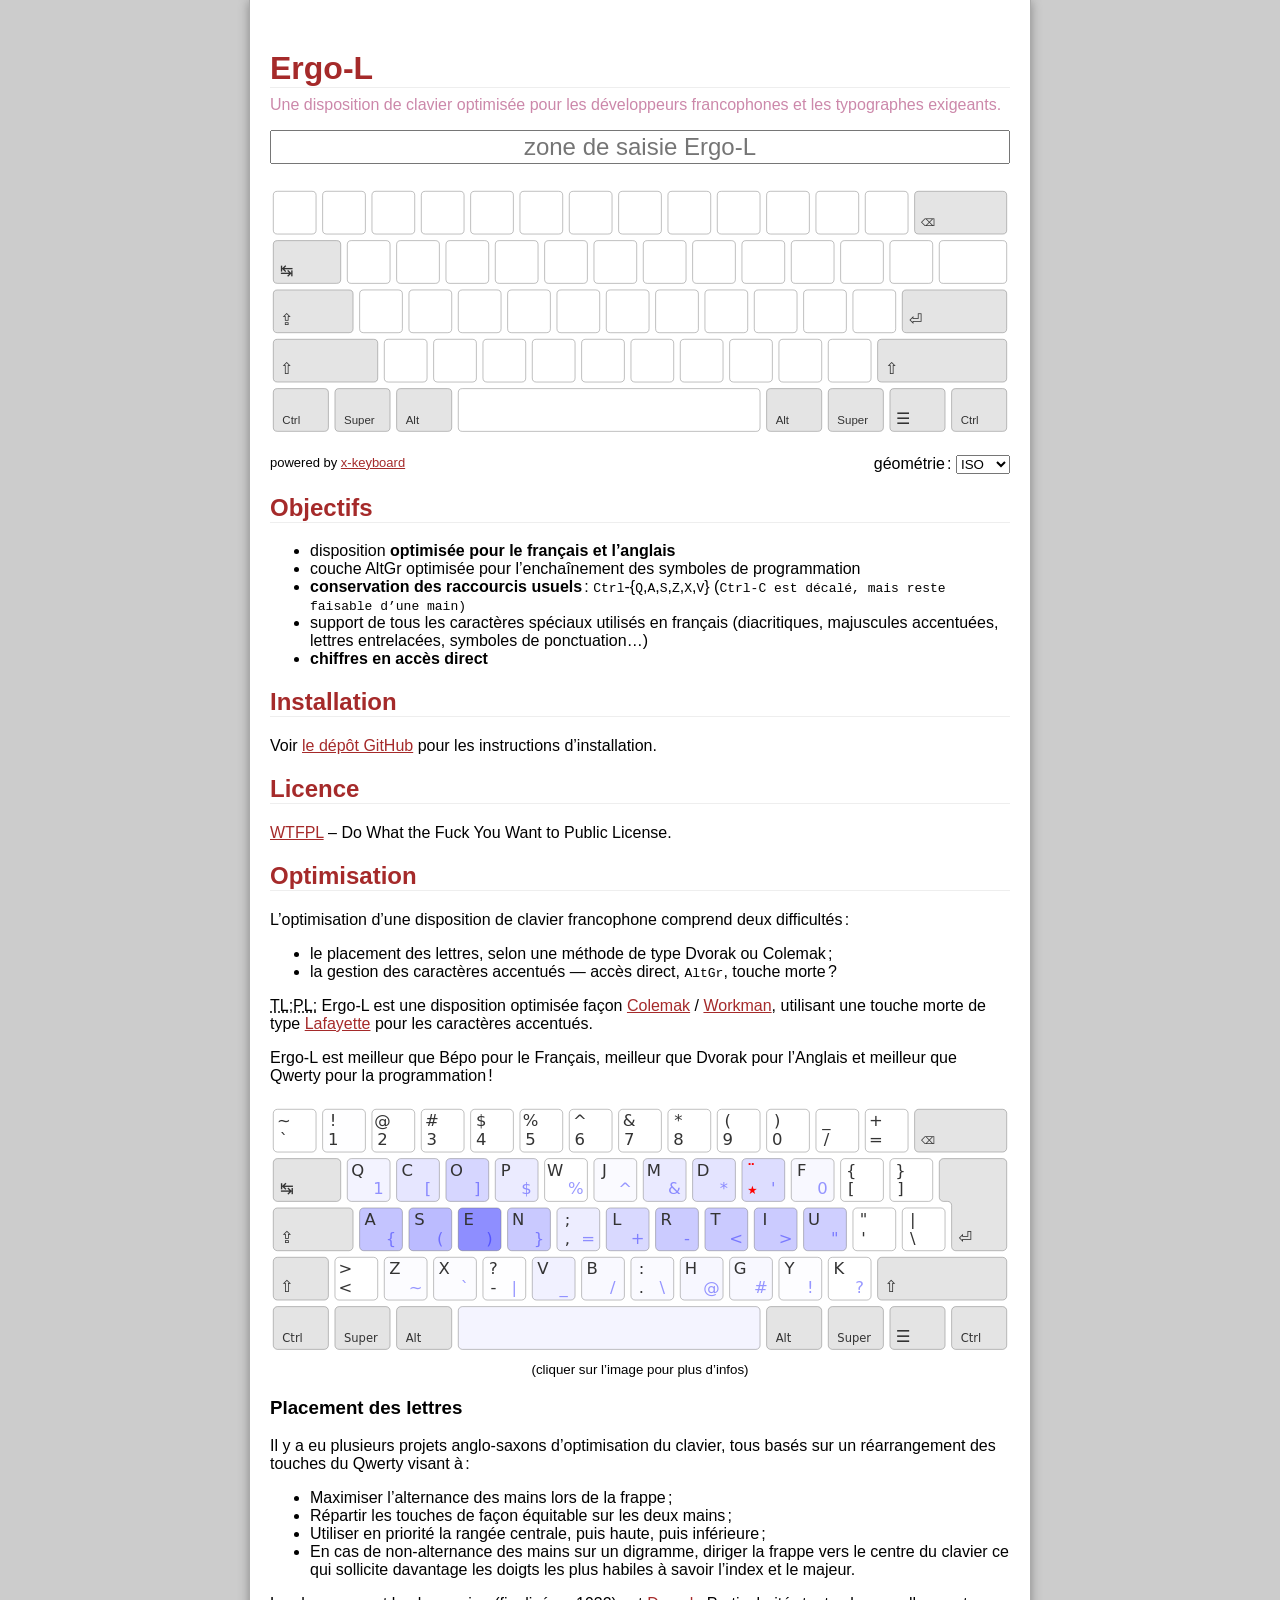
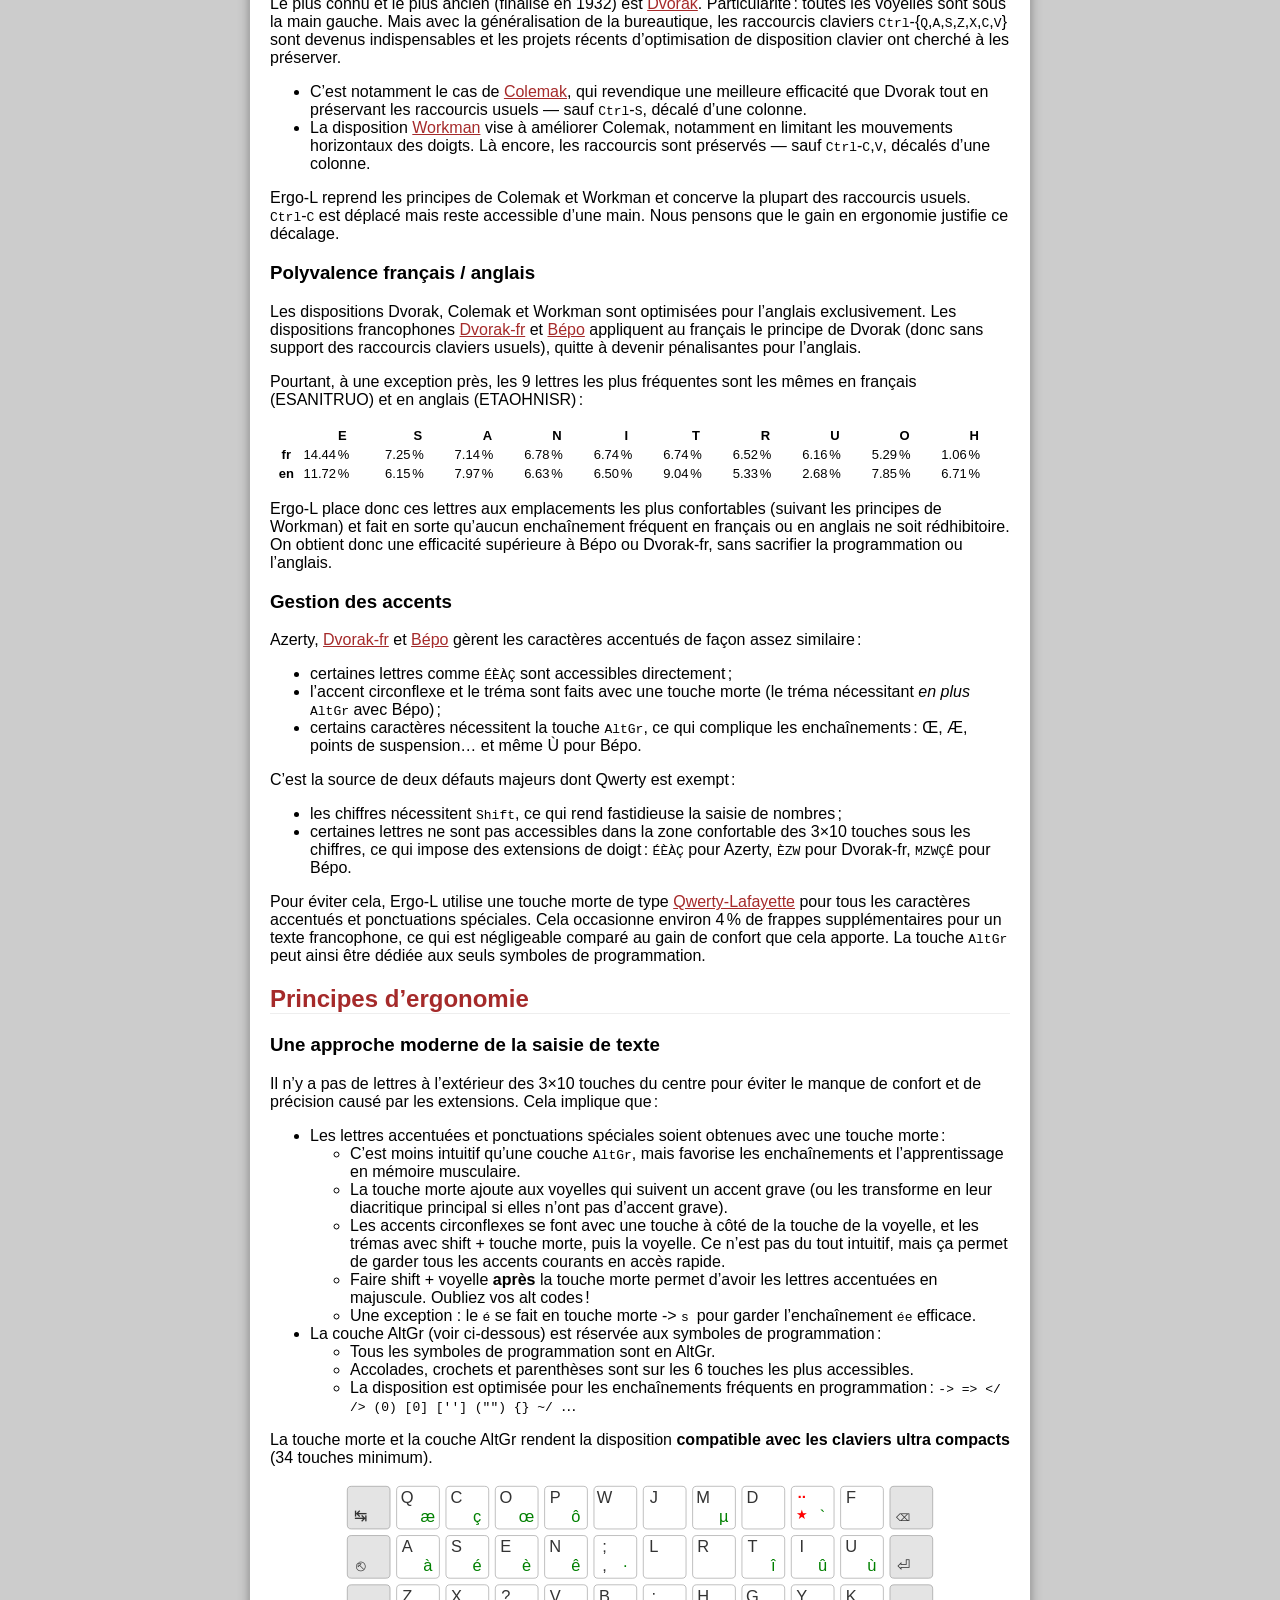
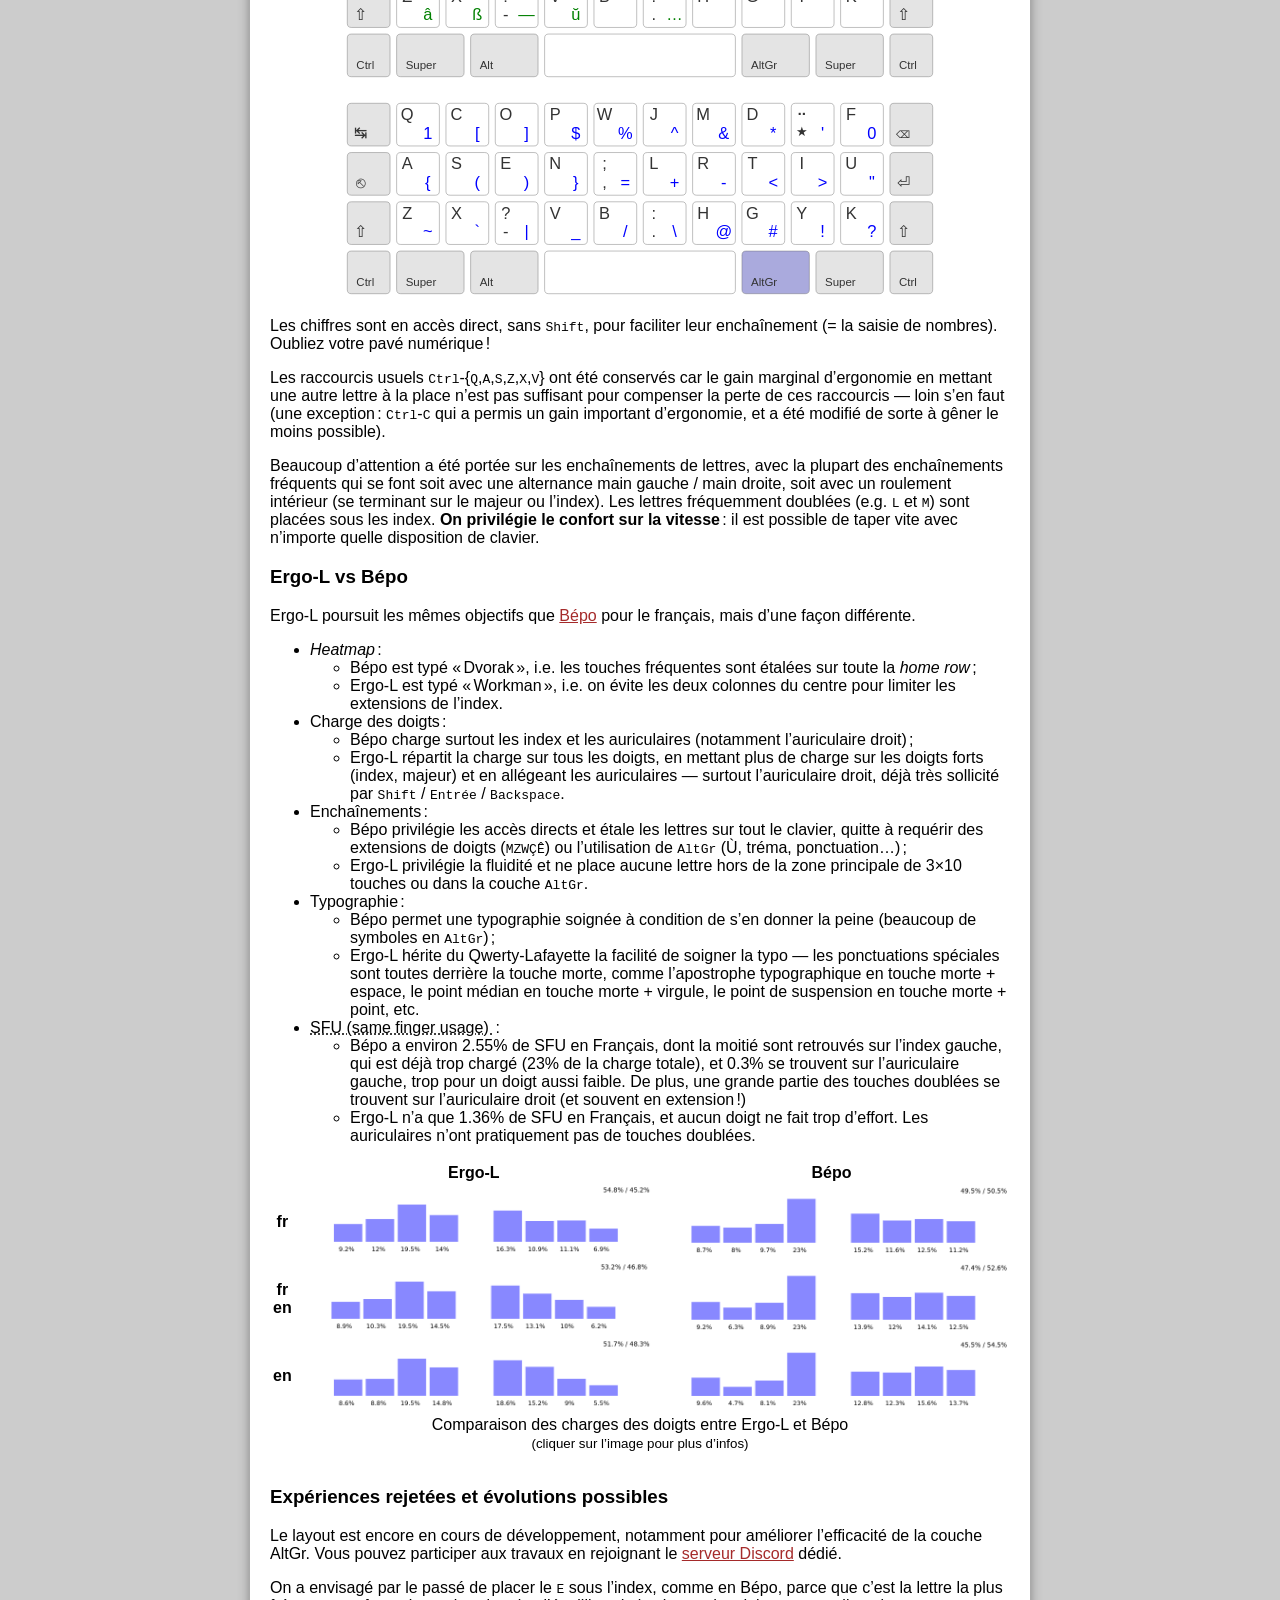
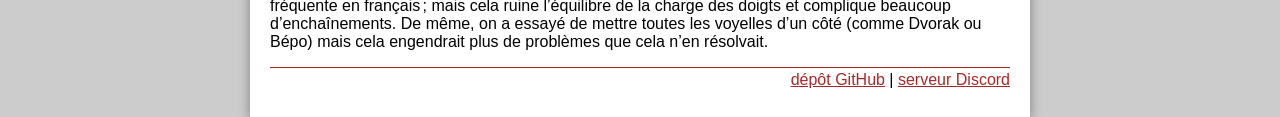
==== index.html @ 822540d0 "Fixed a few brocken links. Fixes #36" ====
<!DOCTYPE html>
<html lang="fr" xmlns="http://www.w3.org/1999/xhtml">
<head>
  <meta charset="utf-8" />
  <meta name="description" content="a Colemak-style keyboard layout for French-speaking users" />
  <title> Ergo-L </title>
  <link type="text/css" rel="stylesheet" href="css/layout.css" />
  <link type="text/css" rel="stylesheet" href="css/demo.css" />
  <link type="image/svg+xml" rel="icon" href="favicon.svg" sizes="any" />
  <script src="js/x-keyboard.js" type="module"></script>
  <script src="js/demo.js" type="text/javascript"></script>
</head>
<body>

  <h1> Ergo-L </h1>
  <p> Une disposition de clavier optimisée pour les développeurs francophones et
    les typographes exigeants. </p>

  <div id="demo">
    <div>
      <input spellcheck="false" placeholder="zone de saisie Ergo-L">
      <x-keyboard src="layouts/ergol.json"></x-keyboard>
      <p>
        <span> powered by
          <a href="https://fabi1cazenave.github.io/x-keyboard/">x-keyboard</a>
        </span> géométrie :
        <select>
          <option value="iso">  ISO  </option>
          <option value="ansi"> ANSI </option>
          <option value="ol60"> TMx  </option>
          <option value="ol50"> 50%  </option>
          <option value="ol40"> 40%  </option>
        </select>
      </p>
    </div>
  </div>

  <h2 id="objectifs"> Objectifs </h2>
  <ul>
    <li> disposition <strong>optimisée pour le français et l’anglais</strong> </li>
    <li> couche AltGr optimisée pour l’enchaînement des symboles de programmation </li>
    <li> <strong>conservation des raccourcis usuels</strong> :
      <kbd>Ctrl</kbd>-{<kbd>Q</kbd>,<kbd>A</kbd>,<kbd>S</kbd>,<kbd>Z</kbd>,<kbd>X</kbd>,<kbd>V</kbd>}
      (<kbd>Ctrl-<kbd>C</kbd> est décalé, mais reste faisable d’une main) </li>
    <li> support de tous les caractères spéciaux utilisés en français
      (diacritiques, majuscules accentuées, lettres entrelacées, symboles de ponctuation…) </li>
    <li> <strong>chiffres en accès direct</strong> </li>
  </ul>

  <h2 id="install"> Installation </h2>
  <p>
    Voir <a href="https://github.com/Nuclear-Squid/ErgoL">le dépôt GitHub</a>
    pour les instructions d’installation.
  </p>

  <h2 id="licence"> Licence </h2>
  <p>
    <a href="http://wtfpl.net/">WTFPL</a>
    – Do What the Fuck You Want to Public License.
  </p>

  <h2 id="optimisation"> Optimisation </h2>
  <p> L’optimisation d’une disposition de clavier francophone comprend deux difficultés : </p>
  <ul>
    <li> le placement des lettres, selon une méthode de type Dvorak ou Colemak ;</li>
    <li> la gestion des caractères accentués — accès direct, <kbd>AltGr</kbd>,
      touche morte ? </li>
  </ul>
  <p> <abbr title="trop long ; pas lu :">TL;PL:</abbr> Ergo-L est une disposition
    optimisée façon <a href="https://colemak.com/">Colemak</a> /
    <a href="https://workmanlayout.org/">Workman</a>, utilisant une touche morte
    de type <a href="https://qwerty-lafayette.org/">Lafayette</a> pour les
    caractères accentués. </p>

    <p> Ergo-L est meilleur que Bépo pour le Français, meilleur que Dvorak pour
      l’Anglais et meilleur que Qwerty pour la programmation ! </p>

  <div style="text-align: center">
    <a href="stats#/ergol/iso/fr"><img src="img/heatmap_ergol_fr.png"
        alt="heatmap de la disposition Ergo-L sur un corpus francophone"></a>
    <caption> <small> (cliquer sur l’image pour plus d’infos) </small> </caption>
  </div>

  <h3> Placement des lettres </h3>
  <p>Il y a eu plusieurs projets anglo-saxons d’optimisation du clavier, tous
    basés sur un réarrangement des touches du Qwerty visant à :</p>
  <ul>
    <li> Maximiser l’alternance des mains lors de la frappe ; </li>
    <li> Répartir les touches de façon équitable sur les deux mains ; </li>
    <li> Utiliser en priorité la rangée centrale, puis haute, puis inférieure ; </li>
    <li> En cas de non-alternance des mains sur un digramme, diriger la frappe
      vers le centre du clavier ce qui sollicite davantage les doigts les plus
      habiles à savoir l’index et le majeur. </li>
  </ul>
  <p> Le plus connu et le plus ancien (finalisé en 1932) est
    <a href="https://fr.wikipedia.org/wiki/Disposition_Dvorak">Dvorak</a>.
    Particularité : toutes les voyelles sont sous la main gauche. Mais avec la
    généralisation de la bureautique, les raccourcis claviers
    <kbd>Ctrl</kbd>-{<kbd>Q</kbd>,<kbd>A</kbd>,<kbd>S</kbd>,<kbd>Z</kbd>,<kbd>X</kbd>,<kbd>C</kbd>,<kbd>V</kbd>}
    sont devenus indispensables et les projets récents d’optimisation de
    disposition clavier ont cherché à les préserver. </p>
  <ul>
    <li> C’est notamment le cas de <a href="https://colemak.com/">Colemak</a>,
      qui revendique une meilleure efficacité que Dvorak tout en préservant les
      raccourcis usuels — sauf <kbd>Ctrl</kbd>-<kbd>S</kbd>, décalé d’une
      colonne. </li>
    <li> La disposition <a href="https://workmanlayout.org/">Workman</a> vise à
      améliorer Colemak, notamment en limitant les mouvements horizontaux des
      doigts. Là encore, les raccourcis sont préservés — sauf
      <kbd>Ctrl</kbd>-<kbd>C</kbd>,<kbd>V</kbd>, décalés d’une colonne. </li>
  </ul>
  <p> Ergo-L reprend les principes de Colemak et Workman et concerve la plupart
    des raccourcis usuels. <kbd>Ctrl</kbd>-<kbd>C</kbd> est déplacé mais reste
    accessible d’une main. Nous pensons que le gain en ergonomie justifie ce
    décalage. </p>

  <h3> Polyvalence français / anglais </h3>
  <p> Les dispositions Dvorak, Colemak et Workman sont optimisées pour l’anglais
    exclusivement. Les dispositions francophones <a
      href="https://www.algo.be/ergo/dvorak-fr.html">Dvorak-fr</a> et <a
      href="https://bepo.fr/">Bépo</a> appliquent au français le principe de
    Dvorak (donc sans support des raccourcis claviers usuels), quitte à devenir
    pénalisantes pour l’anglais. </p>
  <p> Pourtant, à une exception près, les 9 lettres les plus fréquentes sont les
    mêmes en français (ESANITRUO) et en anglais (ETAOHNISR) :</p>
  <table style="font-size: small;">
    <tr>
      <th> </th>
      <th>E</th>
      <th>S</th>
      <th>A</th>
      <th>N</th>
      <th>I</th>
      <th>T</th>
      <th>R</th>
      <th>U</th>
      <th>O</th>
      <th>H</th>
    </tr>
    <tr>
      <th>fr</th>
      <td>14.44 %</td>
      <td>7.25 %</td>
      <td>7.14 %</td>
      <td>6.78 %</td>
      <td>6.74 %</td>
      <td>6.74 %</td>
      <td>6.52 %</td>
      <td>6.16 %</td>
      <td>5.29 %</td>
      <td>1.06 %</td>
    </tr>
    <tr>
      <th>en</th>
      <td>11.72 %</td>
      <td>6.15 %</td>
      <td>7.97 %</td>
      <td>6.63 %</td>
      <td>6.50 %</td>
      <td>9.04 %</td>
      <td>5.33 %</td>
      <td>2.68 %</td>
      <td>7.85 %</td>
      <td>6.71 %</td>
    </tr>
  </table>
  <p> Ergo-L place donc ces lettres aux emplacements les plus confortables
    (suivant les principes de Workman) et fait en sorte qu’aucun enchaînement
    fréquent en français ou en anglais ne soit rédhibitoire. On obtient donc une
    efficacité supérieure à Bépo ou Dvorak-fr, sans sacrifier la programmation
    ou l’anglais. </p>

  <h3> Gestion des accents </h3>
  <p> Azerty, <a href="https://www.algo.be/ergo/dvorak-fr.html">Dvorak-fr</a>
    et <a href="https://bepo.fr/">Bépo</a> gèrent les caractères accentués de
    façon assez similaire : </p>
  <ul>
    <li> certaines lettres comme <kbd>É</kbd><kbd>È</kbd><kbd>À</kbd><kbd>Ç</kbd>
      sont accessibles directement ; </li>
    <li> l’accent circonflexe et le tréma sont faits avec une touche morte (le
      tréma nécessitant <em>en plus</em> <kbd>AltGr</kbd> avec Bépo) ; </li>
    <li> certains caractères nécessitent la touche <kbd>AltGr</kbd>, ce qui
      complique les enchaînements : Œ, Æ, points de suspension…
      et même Ù pour Bépo. </li>
  </ul>
  <p> C’est la source de deux défauts majeurs dont Qwerty est exempt :</p>
  <ul>
    <li> les chiffres nécessitent <kbd>Shift</kbd>, ce qui rend fastidieuse la
      saisie de nombres ; </li>
    <li> certaines lettres ne sont pas accessibles dans la zone confortable des
      3×10 touches sous les chiffres, ce qui impose des extensions de doigt :
      <kbd>É</kbd><kbd>È</kbd><kbd>À</kbd><kbd>Ç</kbd> pour Azerty,
      <kbd>È</kbd><kbd>Z</kbd><kbd>W</kbd> pour Dvorak-fr,
      <kbd>M</kbd><kbd>Z</kbd><kbd>W</kbd><kbd>Ç</kbd><kbd>Ê</kbd> pour Bépo.
    </li>
  </ul>
  <p> Pour éviter cela, Ergo-L utilise une touche morte de type
    <a href="https://qwerty-lafayette.org/">Qwerty-Lafayette</a> pour tous les
    caractères accentués et ponctuations spéciales. Cela occasionne environ 4 %
    de frappes supplémentaires pour un texte francophone, ce qui est négligeable
    comparé au gain de confort que cela apporte. La touche <kbd>AltGr</kbd> peut
    ainsi être dédiée aux seuls symboles de programmation. </p>

  <h2 id="ergomonie"> Principes d’ergonomie </h2>

  <h3> Une approche moderne de la saisie de texte </h3>
  <p> Il n’y a pas de lettres à l’extérieur des 3×10 touches du centre pour
    éviter le manque de confort et de précision causé par les extensions. Cela
    implique que : </p>
  <ul>
    <li> Les lettres accentuées et ponctuations spéciales soient obtenues avec une touche morte :
      <ul>
        <li> C’est moins intuitif qu’une couche <kbd>AltGr</kbd>, mais favorise
          les enchaînements et l’apprentissage en mémoire musculaire. </li>
        <li> La touche morte ajoute aux voyelles qui suivent un accent grave (ou les
          transforme en leur diacritique principal si elles n’ont pas d’accent grave).</li>
        <li> Les accents circonflexes se font avec une touche à côté de la touche de la
          voyelle, et les trémas avec shift + touche morte, puis la voyelle. Ce n’est pas
          du tout intuitif, mais ça permet de garder tous les accents courants en accès rapide.</li>
    <li> Faire shift + voyelle <b>après</b> la touche morte permet d’avoir les lettres
        accentuées en majuscule. Oubliez vos alt codes !</li>
    <li> Une exception : le <code>é</code> se fait en touche morte -&gt; <code> s </code>
      pour garder l’enchaînement <code>ée</code> efficace.</li>
      </ul>
    </li>
    <li> La couche AltGr (voir ci-dessous) est réservée aux symboles de programmation :
      <ul>
        <li> Tous les symboles de programmation sont en AltGr. </li>
        <li> Accolades, crochets et parenthèses sont sur les 6 touches les plus accessibles. </li>
        <li> La disposition est optimisée pour les enchaînements fréquents en programmation :
            <code> -&gt; =&gt; &lt;/ /&gt; (0) [0] [''] ("") {} ~/ </code> … </li>
      </ul>
    </li>
  </ul>

  <p> La touche morte et la couche AltGr rendent la disposition <strong>compatible avec les
    claviers ultra compacts</strong> (34 touches minimum). </p>

  <p> <img src="img/ergol_1dk.svg" alt="La touche morte de la disposition."> </p>
  <p> <img src="img/ergol_altgr.svg" alt="La couche AltGr de la disposition."> </p>

  <p> Les chiffres sont en accès direct, sans <kbd>Shift</kbd>, pour faciliter
    leur enchaînement (= la saisie de nombres). Oubliez votre pavé numérique ! </p>
  <p> Les raccourcis usuels
    <kbd>Ctrl</kbd>-{<kbd>Q</kbd>,<kbd>A</kbd>,<kbd>S</kbd>,<kbd>Z</kbd>,<kbd>X</kbd>,<kbd>V</kbd>} </li>
    ont été conservés car le gain marginal d’ergonomie en mettant une autre
    lettre à la place n’est pas suffisant pour compenser la perte de ces
    raccourcis — loin s’en faut (une exception : <kbd>Ctrl</kbd>-<kbd>C</kbd>
    qui a permis un gain important d’ergonomie, et a été modifié de sorte à
    gêner le moins possible). </p>
  <p> Beaucoup d’attention a été portée sur les enchaînements de lettres, avec
    la plupart des enchaînements fréquents qui se font soit avec une alternance
    main gauche / main droite, soit avec un roulement intérieur (se terminant
    sur le majeur ou l’index). Les lettres fréquemment doublées (e.g.
    <kbd>L</kbd> et <kbd>M</kbd>) sont placées sous les index. <strong>On
    privilégie le confort sur la vitesse</strong> : il est possible de taper
    vite avec n’importe quelle disposition de clavier. </p>

  <h3> Ergo-L vs Bépo </h3>
  <p> Ergo-L poursuit les mêmes objectifs que <a href="https://bepo.fr">Bépo</a>
    pour le français, mais d’une façon différente. </p>
  <ul>
    <li> <i lang="en">Heatmap</i> :
      <ul>
        <li> Bépo est typé « Dvorak », i.e. les touches fréquentes sont étalées
          sur toute la <i lang="en">home row</i> ; </li>
        <li> Ergo-L est typé « Workman », i.e. on évite les deux colonnes du
          centre pour limiter les extensions de l’index. </li>
      </ul>
    </li>
    <li> Charge des doigts :
      <ul>
        <li> Bépo charge surtout les index et les auriculaires (notamment
          l’auriculaire droit) ; </li>
        <li> Ergo-L répartit la charge sur tous les doigts, en mettant plus de
          charge sur les doigts forts (index, majeur) et en allégeant les
          auriculaires — surtout l’auriculaire droit, déjà très sollicité par
          <kbd>Shift</kbd> / <kbd>Entrée</kbd> / <kbd>Backspace</kbd>. </li>
      </ul>
    </li>
    <li> Enchaînements :
      <ul>
        <li> Bépo privilégie les accès directs et étale les lettres sur tout
          le clavier, quitte à requérir des extensions de doigts
          (<kbd>M</kbd><kbd>Z</kbd><kbd>W</kbd><kbd>Ç</kbd><kbd>Ê</kbd>) ou
          l’utilisation de <kbd>AltGr</kbd> (Ù, tréma, ponctuation…) ; </li>
        <li> Ergo-L privilégie la fluidité et ne place aucune lettre hors de la
          zone principale de 3×10 touches ou dans la couche <kbd>AltGr</kbd>. </li>
      </ul>
    </li>
    <li> Typographie :
      <ul>
        <li> Bépo permet une typographie soignée à condition de s’en donner la
          peine (beaucoup de symboles en <kbd>AltGr</kbd>) ; </li>
        <li> Ergo-L hérite du Qwerty-Lafayette la facilité de soigner la typo —
          les ponctuations spéciales sont toutes derrière la touche morte, comme
          l’apostrophe typographique en touche morte + espace, le point médian en
          touche morte + virgule, le point de suspension en  touche morte + point, etc.
      </ul>
    </li>
    <li> <abbr title="La proportion totale d’enchaînements effectués avec le même doigt,
      un type d’enchaînement très inconfortable"> SFU (same finger usage) </abbr> :
      <ul>
        <li> Bépo a environ 2.55% de SFU en Français, dont la moitié sont retrouvés
          sur l’index gauche, qui est déjà trop chargé (23% de la charge totale), et 0.3%
          se trouvent sur l’auriculaire gauche, trop pour un doigt aussi faible.
          De plus, une grande partie des touches doublées se trouvent sur
          l’auriculaire droit (et souvent en extension !) </li>
        <li> Ergo-L n’a que 1.36% de SFU en Français, et aucun doigt ne fait trop
          d’effort. Les auriculaires n’ont pratiquement pas de touches doublées. </li>
      </ul>
    </li>
  </ul>
  <table>
    <caption style="caption-side: bottom;">
      Comparaison des charges des doigts entre Ergo-L et Bépo<br>
      <small> (cliquer sur l’image pour plus d’infos) </small> </p>
    </caption>
    <tr>
      <th> </th>
      <th> Ergo-L </th>
      <th> Bépo </th>
    </tr>
    <tr>
      <th> fr </th>
      <td> <a href="stats#/ergol/iso/fr"><img src="img/charge_ergol_fr.png"></a> </td>
      <td> <a href="stats#/bepo/iso/fr"><img src="img/charge_bepo_fr.png"></a> </td>
    </tr>
    <tr>
      <th> fr<br>en </th>
      <td> <a href="stats#/ergol/iso/en+fr"><img src="img/charge_ergol_en_fr.png"></a> </td>
      <td> <a href="stats#/bepo/iso/en+fr"><img src="img/charge_bepo_en_fr.png"></a> </td>
    </tr>
    <tr>
      <th> en </th>
      <td> <a href="stats#/ergol/iso/en"><img src="img/charge_ergol_en.png"></a> </td>
      <td> <a href="stats#/bepo/iso/en"><img src="img/charge_bepo_en.png"></a> </td>
    </tr>
  </table>

  <h3> Expériences rejetées et évolutions possibles </h3>
  <p> Le layout est encore en cours de développement, notamment pour améliorer l’efficacité
    de la couche AltGr. Vous pouvez participer aux travaux en rejoignant le
    <a href="https://discord.gg/5xR5K3nAFX">serveur Discord</a> dédié. </p>

  <p> On a envisagé par le passé de placer le <kbd>E</kbd> sous l’index, comme
    en Bépo, parce que c’est la lettre la plus fréquente en français ; mais cela
    ruine l’équilibre de la charge des doigts et complique beaucoup
    d’enchaînements. De même, on a essayé de mettre toutes les voyelles d’un
    côté (comme Dvorak ou Bépo) mais cela engendrait plus de problèmes que
    cela n’en résolvait. </p>

  <footer>
    <a href="https://github.com/Nuclear-Squid/ErgoL">dépôt GitHub</a> |
    <a href="https://discord.gg/5xR5K3nAFX">serveur Discord</a>
  </footer>

</body>
</html>
---- css/layout.css ----
h1 {
  margin-top: 0;
  margin-bottom: 0;
  padding-top: 30px;
}

h1 + p {
  margin-top: 0.5em;
  color: #c8a;
}

h1, h2 {
  color: brown;
  border-bottom: 1px inset;
}

img {
  max-width: 100%;
}

dd, dt {
  margin-bottom: 0.5em;
}

table {
  width: 100%;
}

th {
  /* font-weight: normal; */
}

footer {
  border-top: 1px solid brown;
  text-align: right;
  padding: 0.2rem 0 0.5rem;
}

footer small {
  float: left;
}

a {
  color: brown;
}

/******************************************************************************
 * Fixed width layout (780px)
 */

html {
  background-color: #ccc;
}

body {
  width: 740px;
  margin: auto;
  padding: 20px;
  font-family: sans-serif;
  border-left: 1px solid #aaa;
  border-right: 1px solid #aaa;
  background-color: white;
  color: black;
  box-shadow: 0px 1px 10px #888;
}

/******************************************************************************
 * Dark Mode
 */

input, select { color-scheme: light dark; }

@media (prefers-color-scheme: dark) {

  html {
    background-color: #111;
  }

  body {
    background-color: #222;
    border-color: #111;
    box-shadow: 0px 1px 10px #111;
    color: #ccc;
  }

  h1, h2, header, a { color: #e74; }
  h1, h2, footer { border-color: #e74; }
  h1 + p { color: #e74b; }

}
---- css/demo.css ----
#demo div {
  width: 100%;
  max-width: 54em;
  box-sizing: border-box;
  margin: auto;
}

#demo input {
  box-sizing: border-box;
  width: 100%;
  text-align: center;
  font-size: 1.5em;
  margin-bottom: 1em;
}

#demo p {
  margin: 1em 0;
  text-align: right;
}

#demo p span {
  float: left;
  font-size: small;
}
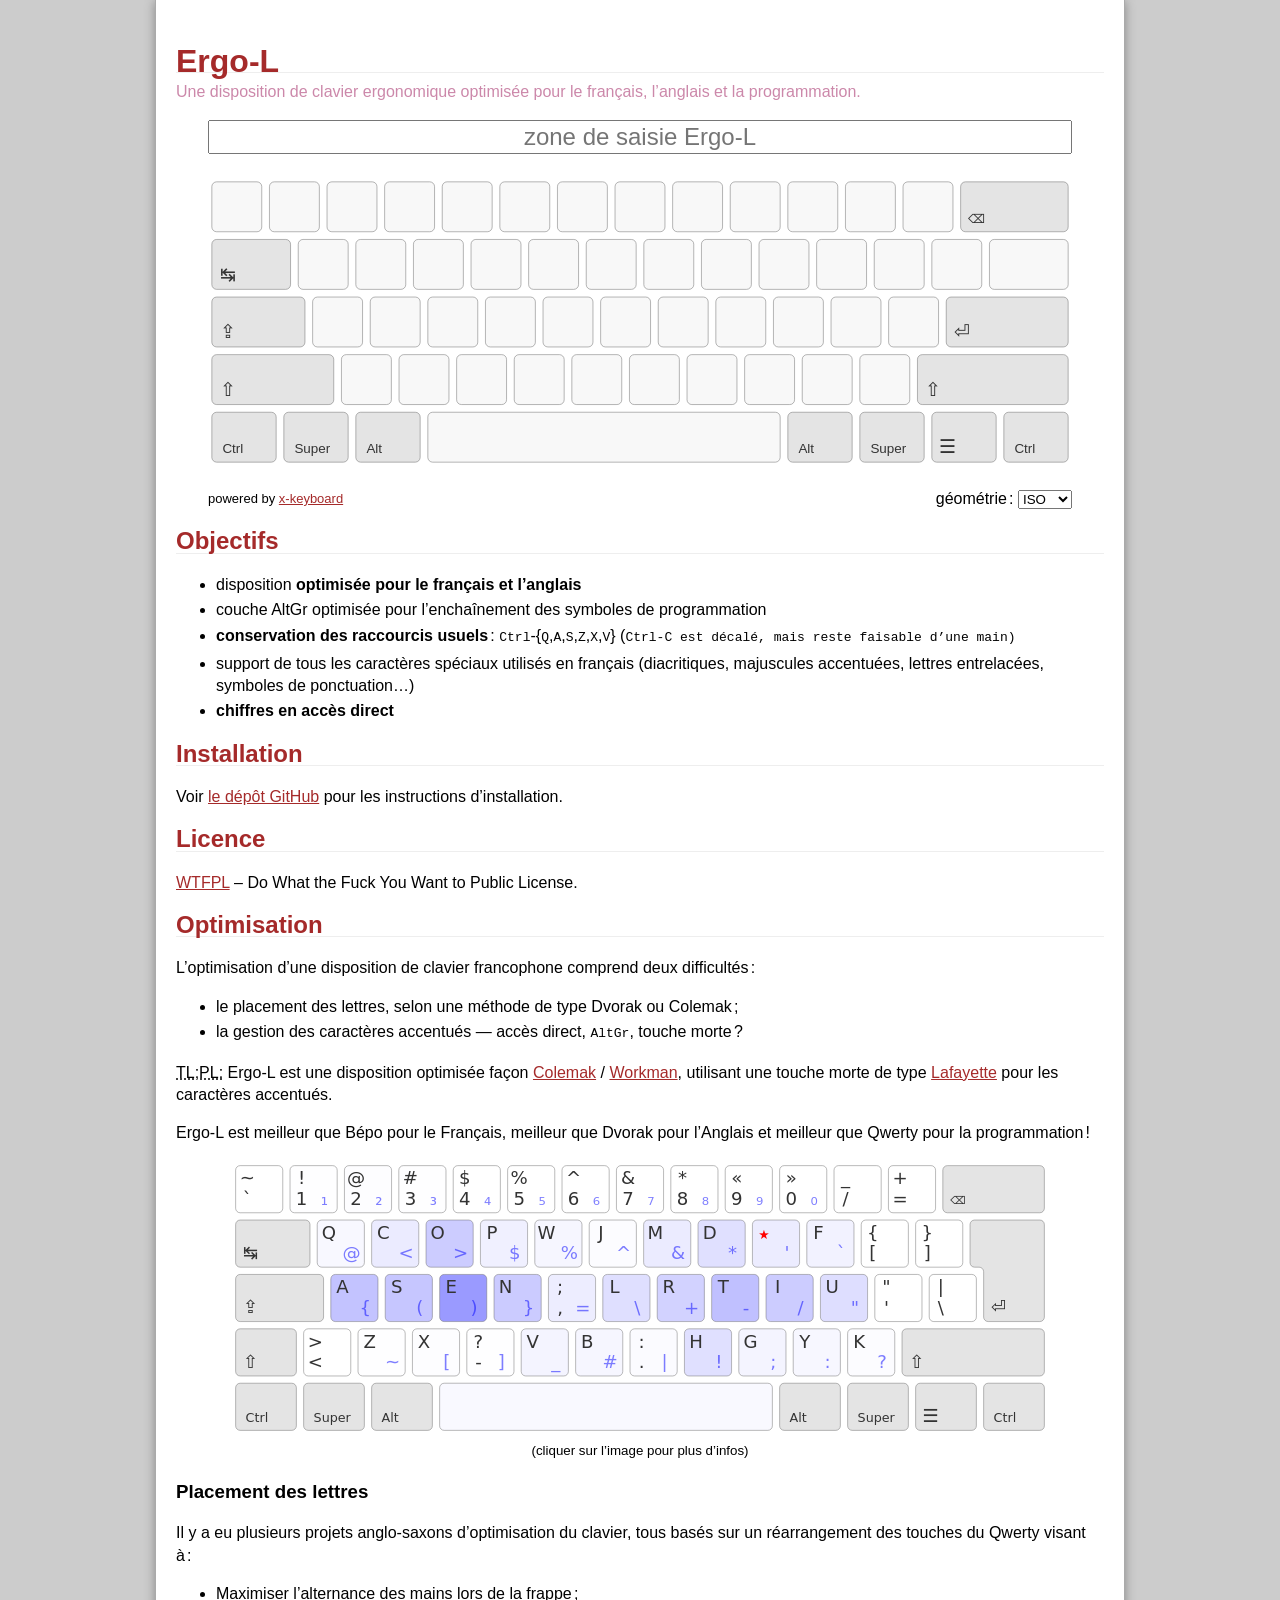
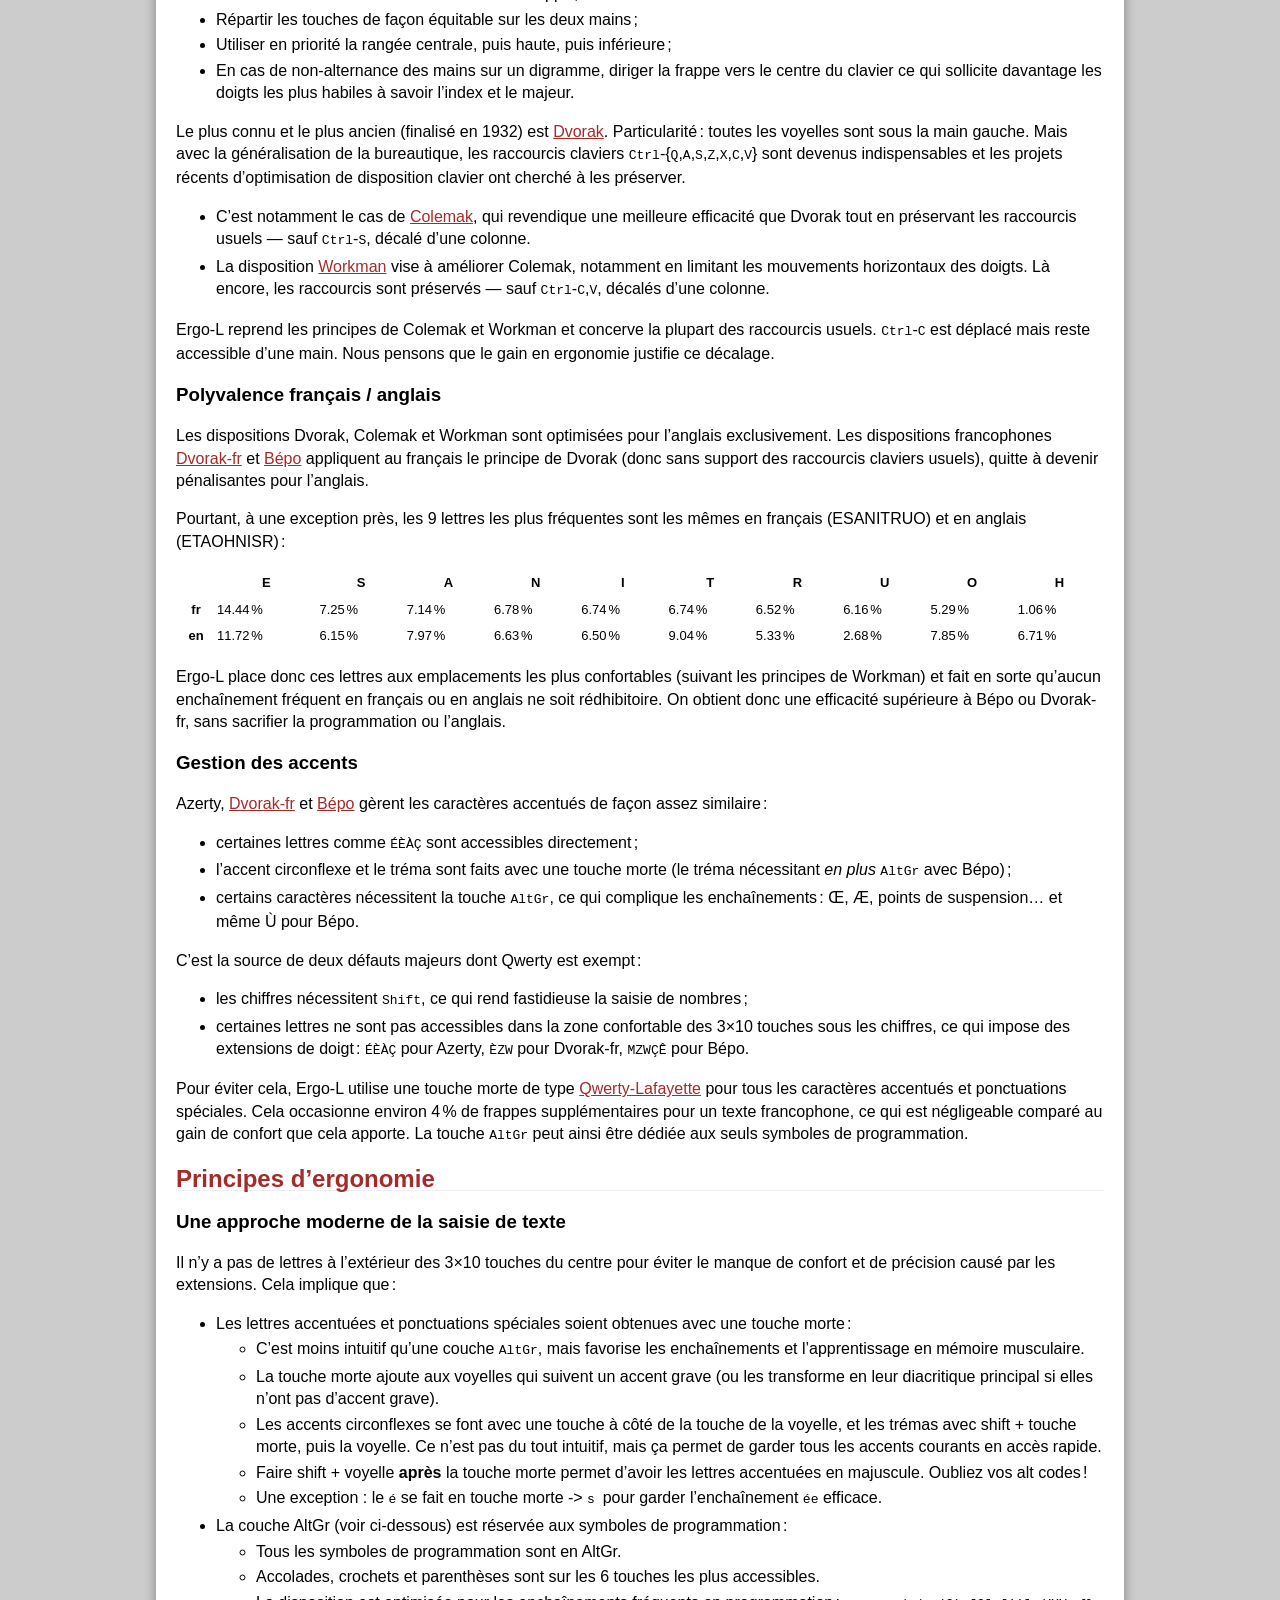
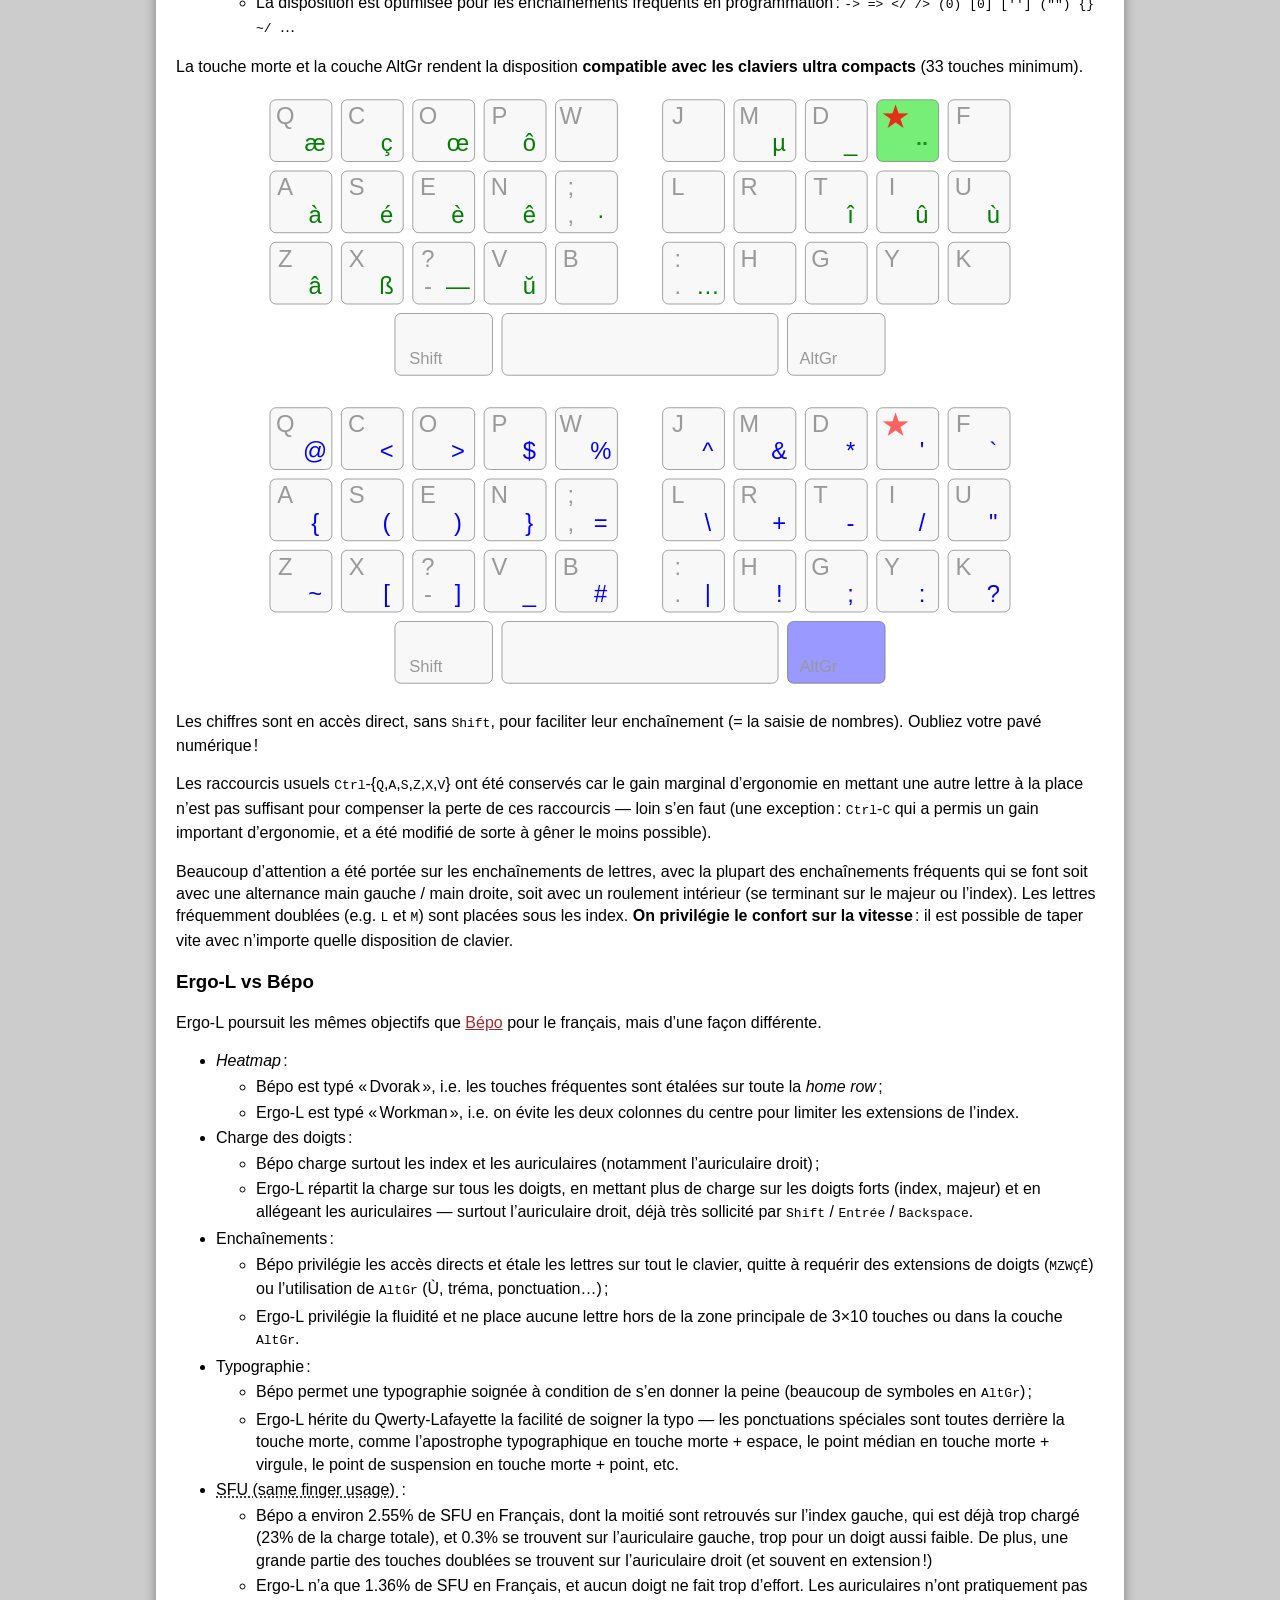
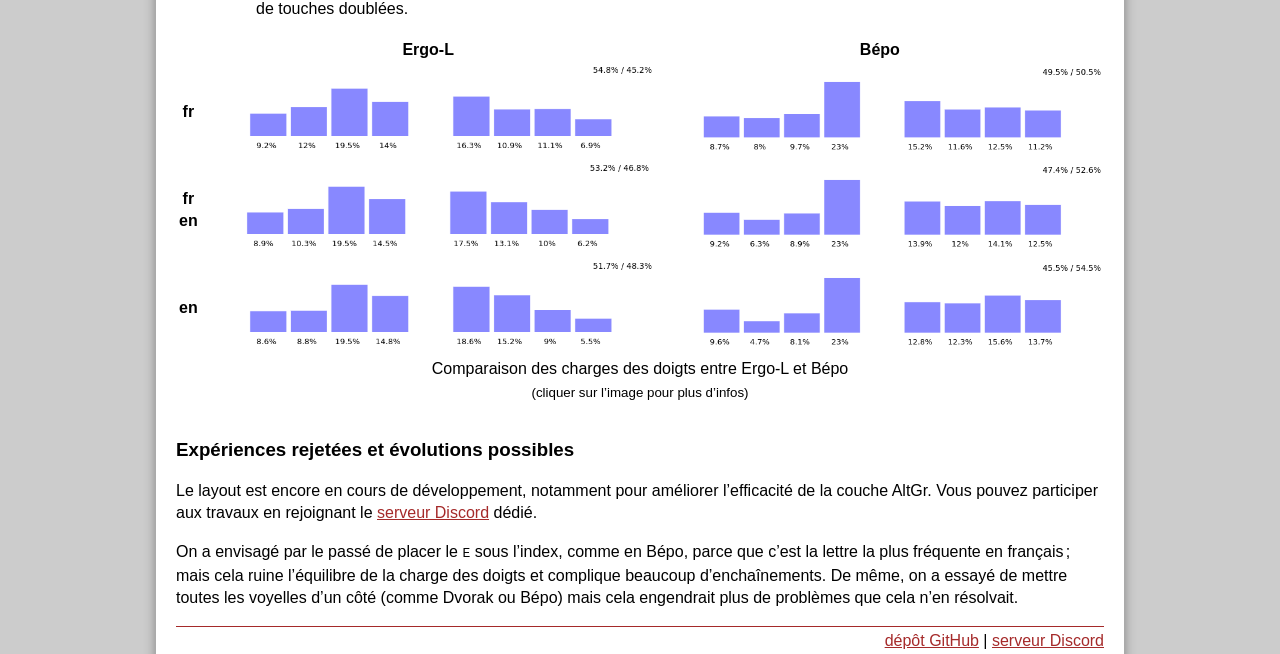
==== commit 3d2360ee: "website update for 0.99.2" ====
--- a/index.html
+++ b/index.html
@@ -2,8 +2,9 @@
 <html lang="fr" xmlns="http://www.w3.org/1999/xhtml">
 <head>
   <meta charset="utf-8" />
-  <meta name="description" content="a Colemak-style keyboard layout for French-speaking users" />
-  <title> Ergo-L </title>
+  <meta name="description" content="Une disposition de clavier francophone de type Colemak,
+  optimisée pour le français, l’anglais et la programmation" />
+  <title> Ergo‑L </title>
   <link type="text/css" rel="stylesheet" href="css/layout.css" />
   <link type="text/css" rel="stylesheet" href="css/demo.css" />
   <link type="image/svg+xml" rel="icon" href="favicon.svg" sizes="any" />
@@ -12,13 +13,13 @@
 </head>
 <body>
 
-  <h1> Ergo-L </h1>
-  <p> Une disposition de clavier optimisée pour les développeurs francophones et
-    les typographes exigeants. </p>
+  <h1> Ergo‑L </h1>
+  <p> Une disposition de clavier ergonomique optimisée pour le français,
+  l’anglais et la programmation. </p>
 
   <div id="demo">
     <div>
-      <input spellcheck="false" placeholder="zone de saisie Ergo-L">
+      <input spellcheck="false" placeholder="zone de saisie Ergo‑L">
       <x-keyboard src="layouts/ergol.json"></x-keyboard>
       <p>
         <span> powered by
@@ -66,19 +67,19 @@
     <li> la gestion des caractères accentués — accès direct, <kbd>AltGr</kbd>,
       touche morte ? </li>
   </ul>
-  <p> <abbr title="trop long ; pas lu :">TL;PL:</abbr> Ergo-L est une disposition
+  <p> <abbr title="trop long ; pas lu :">TL;PL:</abbr> Ergo‑L est une disposition
     optimisée façon <a href="https://colemak.com/">Colemak</a> /
     <a href="https://workmanlayout.org/">Workman</a>, utilisant une touche morte
     de type <a href="https://qwerty-lafayette.org/">Lafayette</a> pour les
     caractères accentués. </p>
 
-    <p> Ergo-L est meilleur que Bépo pour le Français, meilleur que Dvorak pour
+    <p> Ergo‑L est meilleur que Bépo pour le Français, meilleur que Dvorak pour
       l’Anglais et meilleur que Qwerty pour la programmation ! </p>
 
   <div style="text-align: center">
     <a href="stats#/ergol/iso/fr"><img src="img/heatmap_ergol_fr.png"
-        alt="heatmap de la disposition Ergo-L sur un corpus francophone"></a>
-    <caption> <small> (cliquer sur l’image pour plus d’infos) </small> </caption>
+        alt="heatmap de la disposition Ergo‑L sur un corpus francophone"></a>
+    <div> <small> (cliquer sur l’image pour plus d’infos) </small> </div>
   </div>
 
   <h3> Placement des lettres </h3>
@@ -109,7 +110,7 @@
       doigts. Là encore, les raccourcis sont préservés — sauf
       <kbd>Ctrl</kbd>-<kbd>C</kbd>,<kbd>V</kbd>, décalés d’une colonne. </li>
   </ul>
-  <p> Ergo-L reprend les principes de Colemak et Workman et concerve la plupart
+  <p> Ergo‑L reprend les principes de Colemak et Workman et concerve la plupart
     des raccourcis usuels. <kbd>Ctrl</kbd>-<kbd>C</kbd> est déplacé mais reste
     accessible d’une main. Nous pensons que le gain en ergonomie justifie ce
     décalage. </p>
@@ -164,7 +165,7 @@
       <td>6.71 %</td>
     </tr>
   </table>
-  <p> Ergo-L place donc ces lettres aux emplacements les plus confortables
+  <p> Ergo‑L place donc ces lettres aux emplacements les plus confortables
     (suivant les principes de Workman) et fait en sorte qu’aucun enchaînement
     fréquent en français ou en anglais ne soit rédhibitoire. On obtient donc une
     efficacité supérieure à Bépo ou Dvorak-fr, sans sacrifier la programmation
@@ -194,7 +195,7 @@
       <kbd>M</kbd><kbd>Z</kbd><kbd>W</kbd><kbd>Ç</kbd><kbd>Ê</kbd> pour Bépo.
     </li>
   </ul>
-  <p> Pour éviter cela, Ergo-L utilise une touche morte de type
+  <p> Pour éviter cela, Ergo‑L utilise une touche morte de type
     <a href="https://qwerty-lafayette.org/">Qwerty-Lafayette</a> pour tous les
     caractères accentués et ponctuations spéciales. Cela occasionne environ 4 %
     de frappes supplémentaires pour un texte francophone, ce qui est négligeable
@@ -234,7 +235,7 @@
   </ul>
 
   <p> La touche morte et la couche AltGr rendent la disposition <strong>compatible avec les
-    claviers ultra compacts</strong> (34 touches minimum). </p>
+    claviers ultra compacts</strong> (33 touches minimum). </p>
 
   <p> <img src="img/ergol_1dk.svg" alt="La touche morte de la disposition."> </p>
   <p> <img src="img/ergol_altgr.svg" alt="La couche AltGr de la disposition."> </p>
@@ -256,15 +257,15 @@
     privilégie le confort sur la vitesse</strong> : il est possible de taper
     vite avec n’importe quelle disposition de clavier. </p>
 
-  <h3> Ergo-L vs Bépo </h3>
-  <p> Ergo-L poursuit les mêmes objectifs que <a href="https://bepo.fr">Bépo</a>
+  <h3> Ergo‑L vs Bépo </h3>
+  <p> Ergo‑L poursuit les mêmes objectifs que <a href="https://bepo.fr">Bépo</a>
     pour le français, mais d’une façon différente. </p>
   <ul>
     <li> <i lang="en">Heatmap</i> :
       <ul>
         <li> Bépo est typé « Dvorak », i.e. les touches fréquentes sont étalées
           sur toute la <i lang="en">home row</i> ; </li>
-        <li> Ergo-L est typé « Workman », i.e. on évite les deux colonnes du
+        <li> Ergo‑L est typé « Workman », i.e. on évite les deux colonnes du
           centre pour limiter les extensions de l’index. </li>
       </ul>
     </li>
@@ -272,7 +273,7 @@
       <ul>
         <li> Bépo charge surtout les index et les auriculaires (notamment
           l’auriculaire droit) ; </li>
-        <li> Ergo-L répartit la charge sur tous les doigts, en mettant plus de
+        <li> Ergo‑L répartit la charge sur tous les doigts, en mettant plus de
           charge sur les doigts forts (index, majeur) et en allégeant les
           auriculaires — surtout l’auriculaire droit, déjà très sollicité par
           <kbd>Shift</kbd> / <kbd>Entrée</kbd> / <kbd>Backspace</kbd>. </li>
@@ -284,7 +285,7 @@
           le clavier, quitte à requérir des extensions de doigts
           (<kbd>M</kbd><kbd>Z</kbd><kbd>W</kbd><kbd>Ç</kbd><kbd>Ê</kbd>) ou
           l’utilisation de <kbd>AltGr</kbd> (Ù, tréma, ponctuation…) ; </li>
-        <li> Ergo-L privilégie la fluidité et ne place aucune lettre hors de la
+        <li> Ergo‑L privilégie la fluidité et ne place aucune lettre hors de la
           zone principale de 3×10 touches ou dans la couche <kbd>AltGr</kbd>. </li>
       </ul>
     </li>
@@ -292,7 +293,7 @@
       <ul>
         <li> Bépo permet une typographie soignée à condition de s’en donner la
           peine (beaucoup de symboles en <kbd>AltGr</kbd>) ; </li>
-        <li> Ergo-L hérite du Qwerty-Lafayette la facilité de soigner la typo —
+        <li> Ergo‑L hérite du Qwerty-Lafayette la facilité de soigner la typo —
           les ponctuations spéciales sont toutes derrière la touche morte, comme
           l’apostrophe typographique en touche morte + espace, le point médian en
           touche morte + virgule, le point de suspension en  touche morte + point, etc.
@@ -306,19 +307,19 @@
           se trouvent sur l’auriculaire gauche, trop pour un doigt aussi faible.
           De plus, une grande partie des touches doublées se trouvent sur
           l’auriculaire droit (et souvent en extension !) </li>
-        <li> Ergo-L n’a que 1.36% de SFU en Français, et aucun doigt ne fait trop
+        <li> Ergo‑L n’a que 1.36% de SFU en Français, et aucun doigt ne fait trop
           d’effort. Les auriculaires n’ont pratiquement pas de touches doublées. </li>
       </ul>
     </li>
   </ul>
   <table>
     <caption style="caption-side: bottom;">
-      Comparaison des charges des doigts entre Ergo-L et Bépo<br>
+      Comparaison des charges des doigts entre Ergo‑L et Bépo<br>
       <small> (cliquer sur l’image pour plus d’infos) </small> </p>
     </caption>
     <tr>
       <th> </th>
-      <th> Ergo-L </th>
+      <th> Ergo‑L </th>
       <th> Bépo </th>
     </tr>
     <tr>
--- a/css/layout.css
+++ b/css/layout.css
@@ -1,3 +1,20 @@
+html {
+  background-color: #ccc;
+}
+
+body {
+  max-width: 58em;
+  margin: auto;
+  padding: 20px;
+  line-height: 1.4em;
+  font-family: sans-serif;
+  border-left: 1px solid #aaa;
+  border-right: 1px solid #aaa;
+  background-color: white;
+  color: black;
+  box-shadow: 0px 1px 10px #888;
+}
+
 h1 {
   margin-top: 0;
   margin-bottom: 0;
@@ -22,6 +39,10 @@
   margin-bottom: 0.5em;
 }
 
+li {
+  margin: 0.2em 0;
+}
+
 table {
   width: 100%;
 }
@@ -42,26 +63,6 @@
 
 a {
   color: brown;
-}
-
-/******************************************************************************
- * Fixed width layout (780px)
- */
-
-html {
-  background-color: #ccc;
-}
-
-body {
-  width: 740px;
-  margin: auto;
-  padding: 20px;
-  font-family: sans-serif;
-  border-left: 1px solid #aaa;
-  border-right: 1px solid #aaa;
-  background-color: white;
-  color: black;
-  box-shadow: 0px 1px 10px #888;
 }
 
 /******************************************************************************
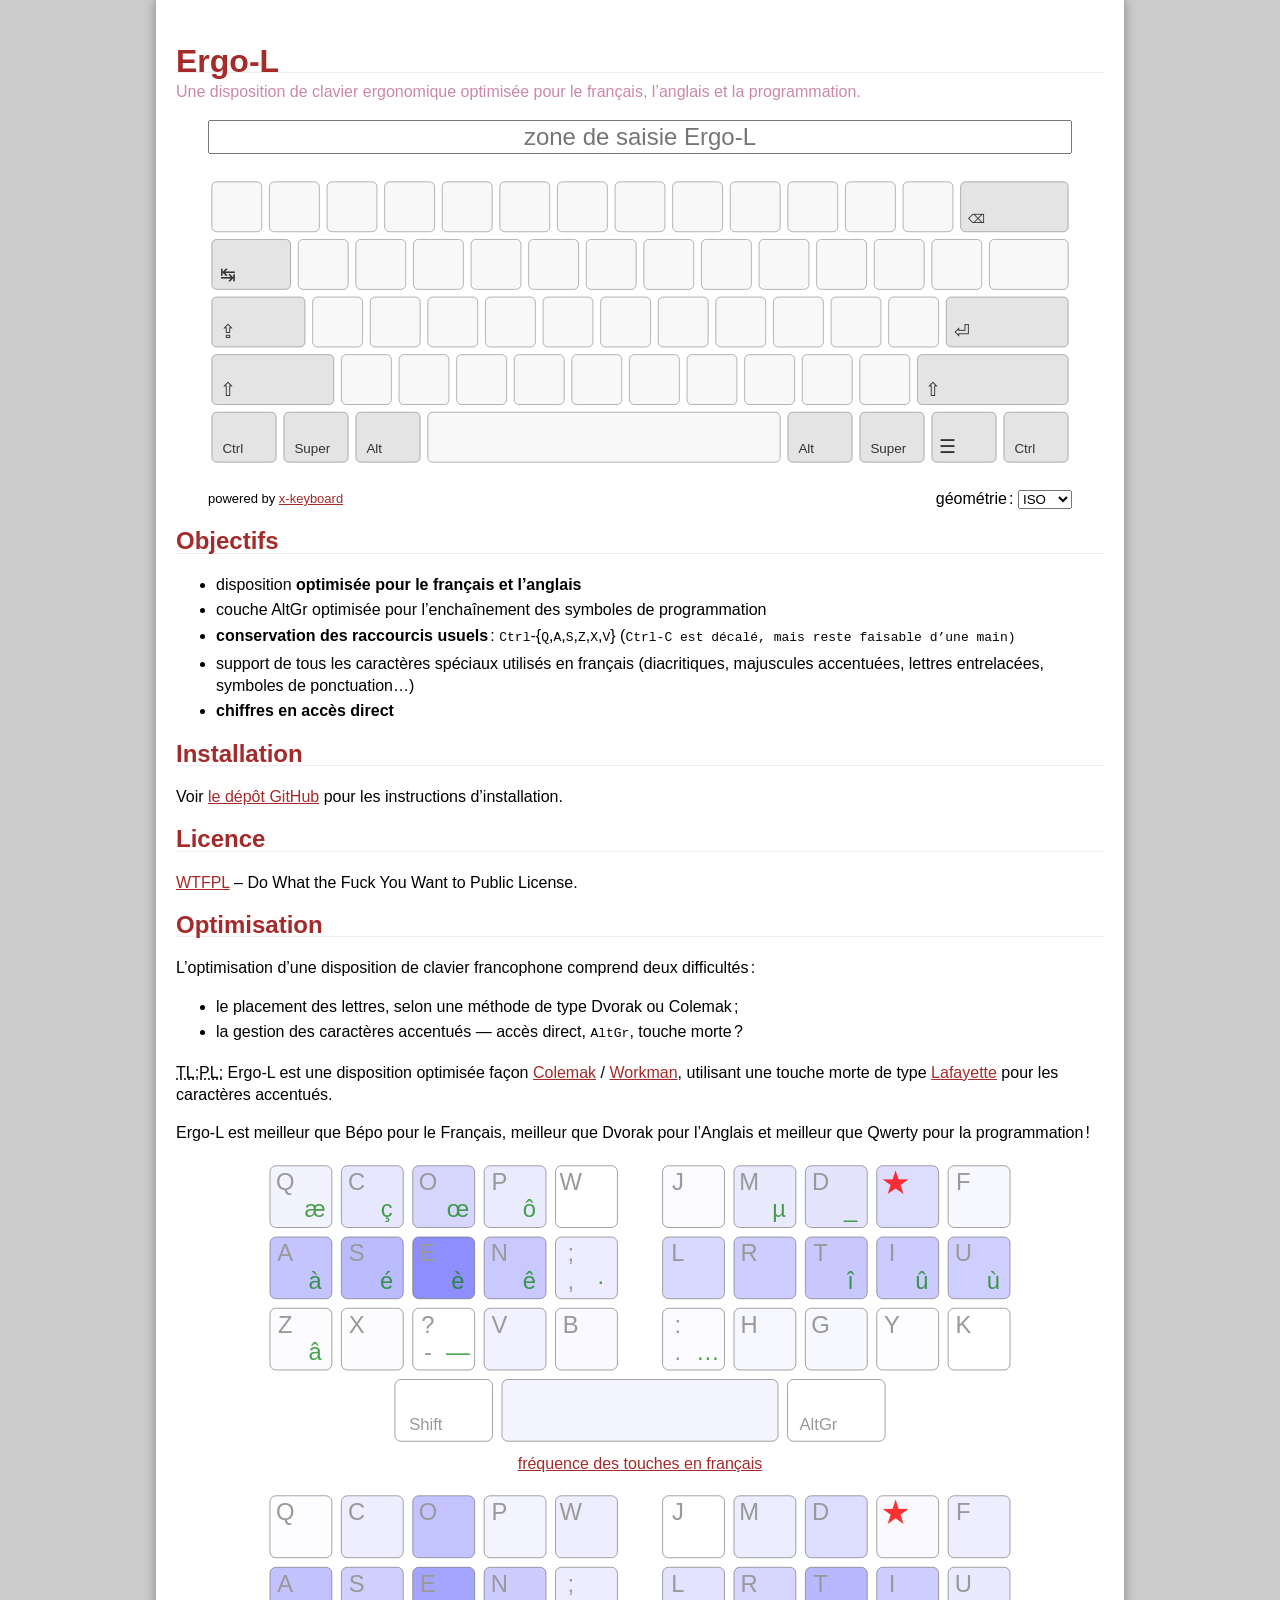
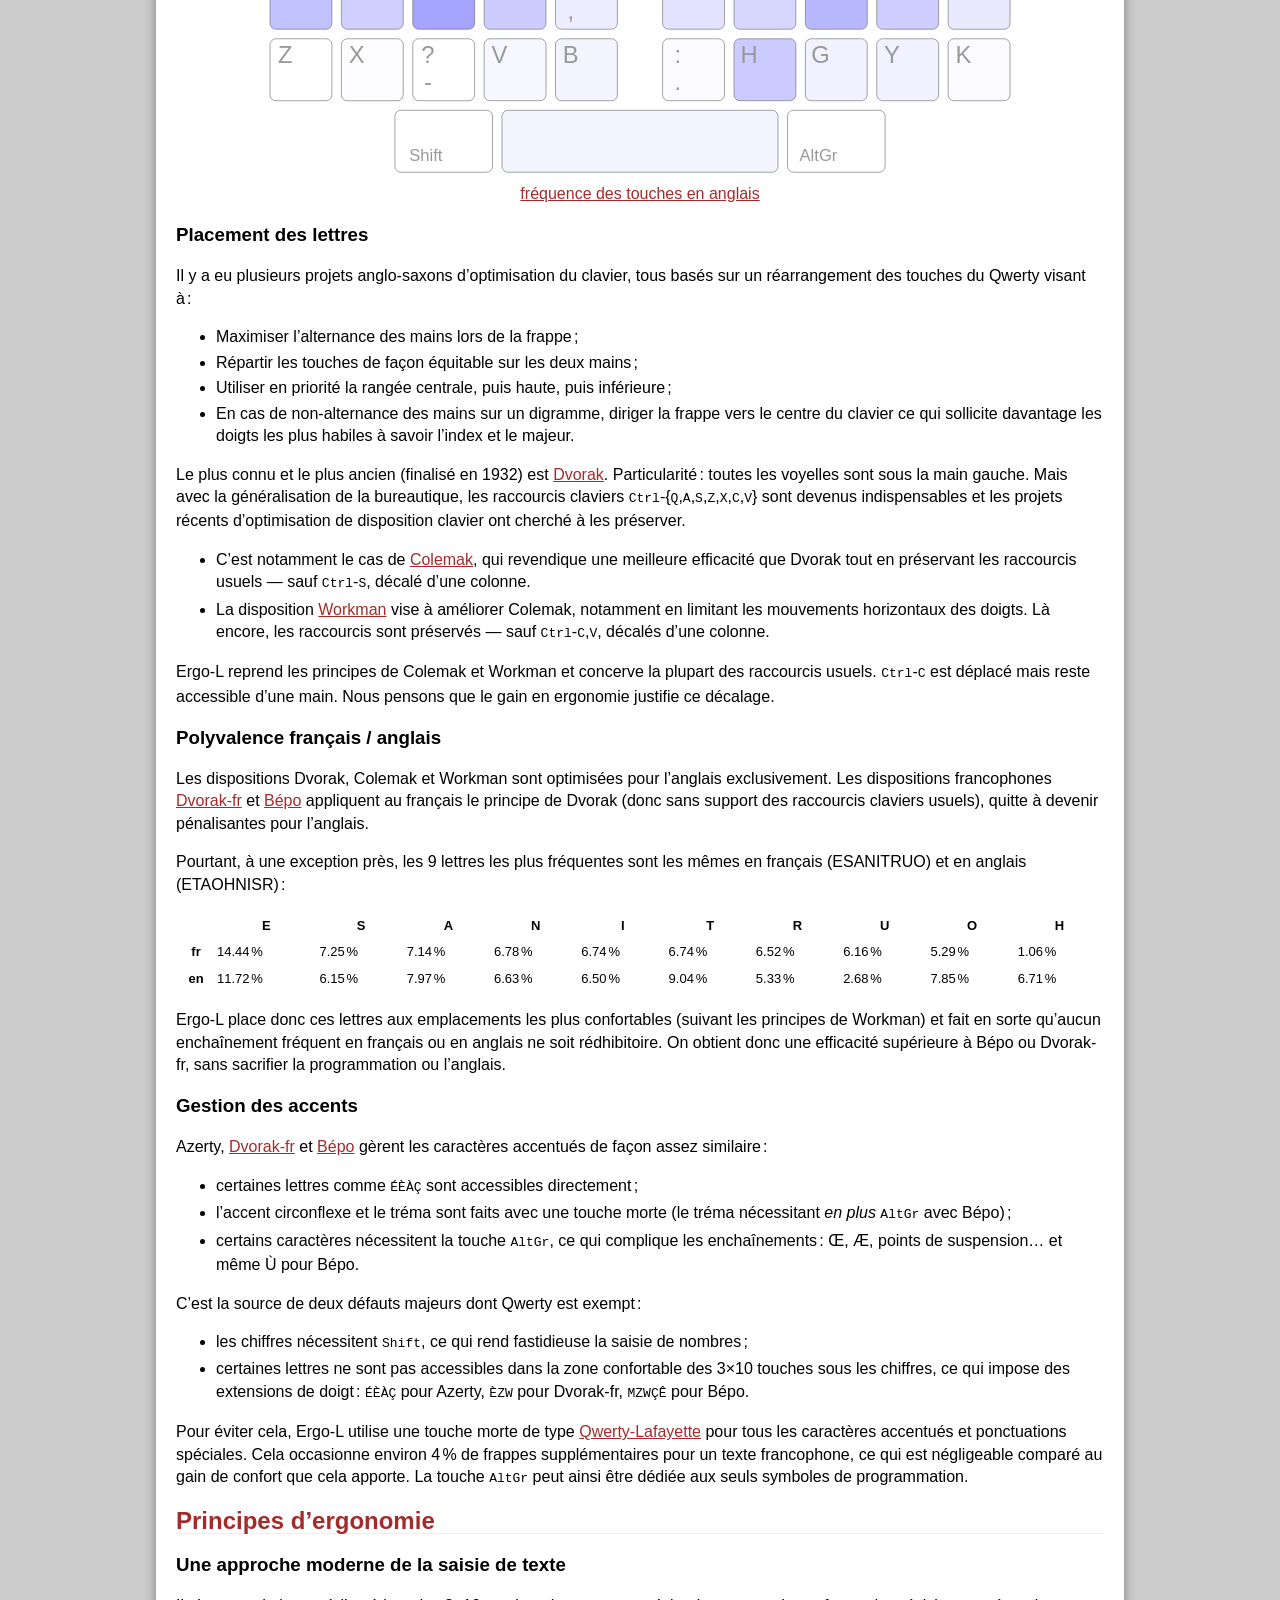
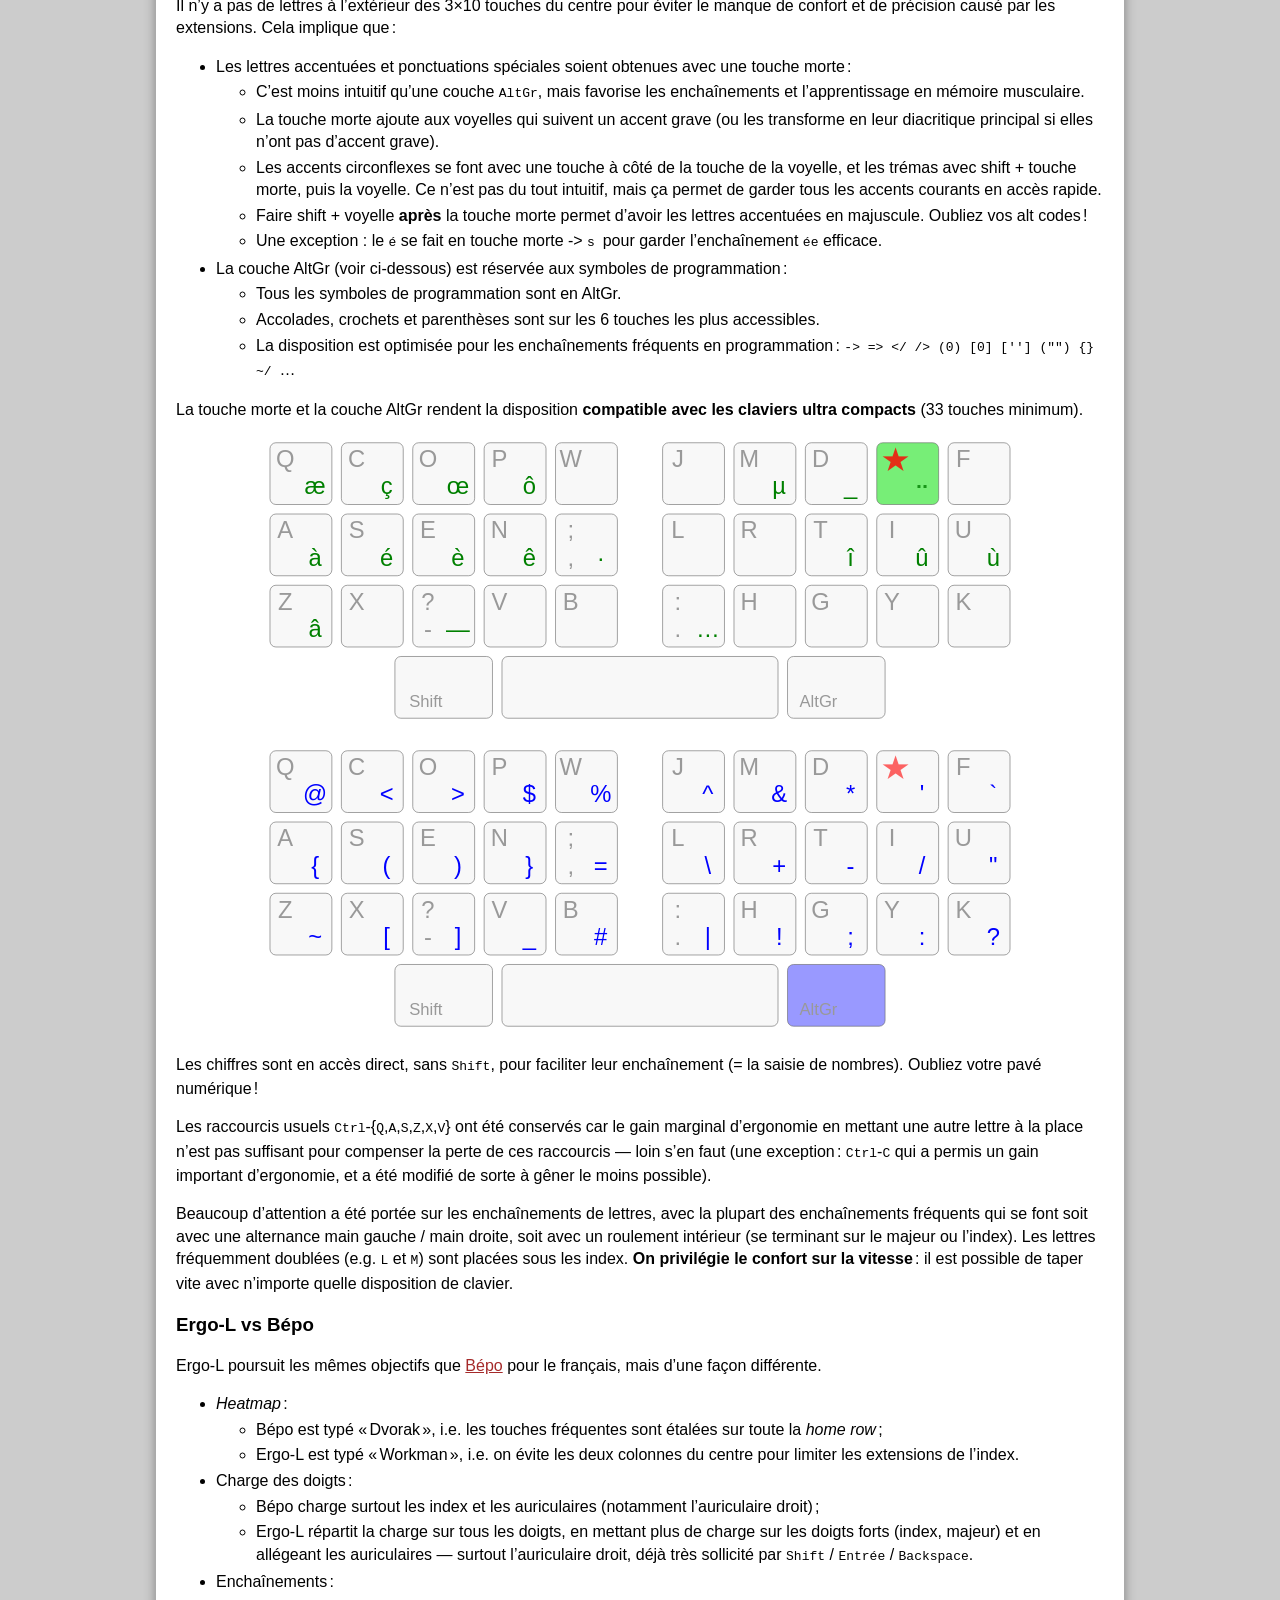
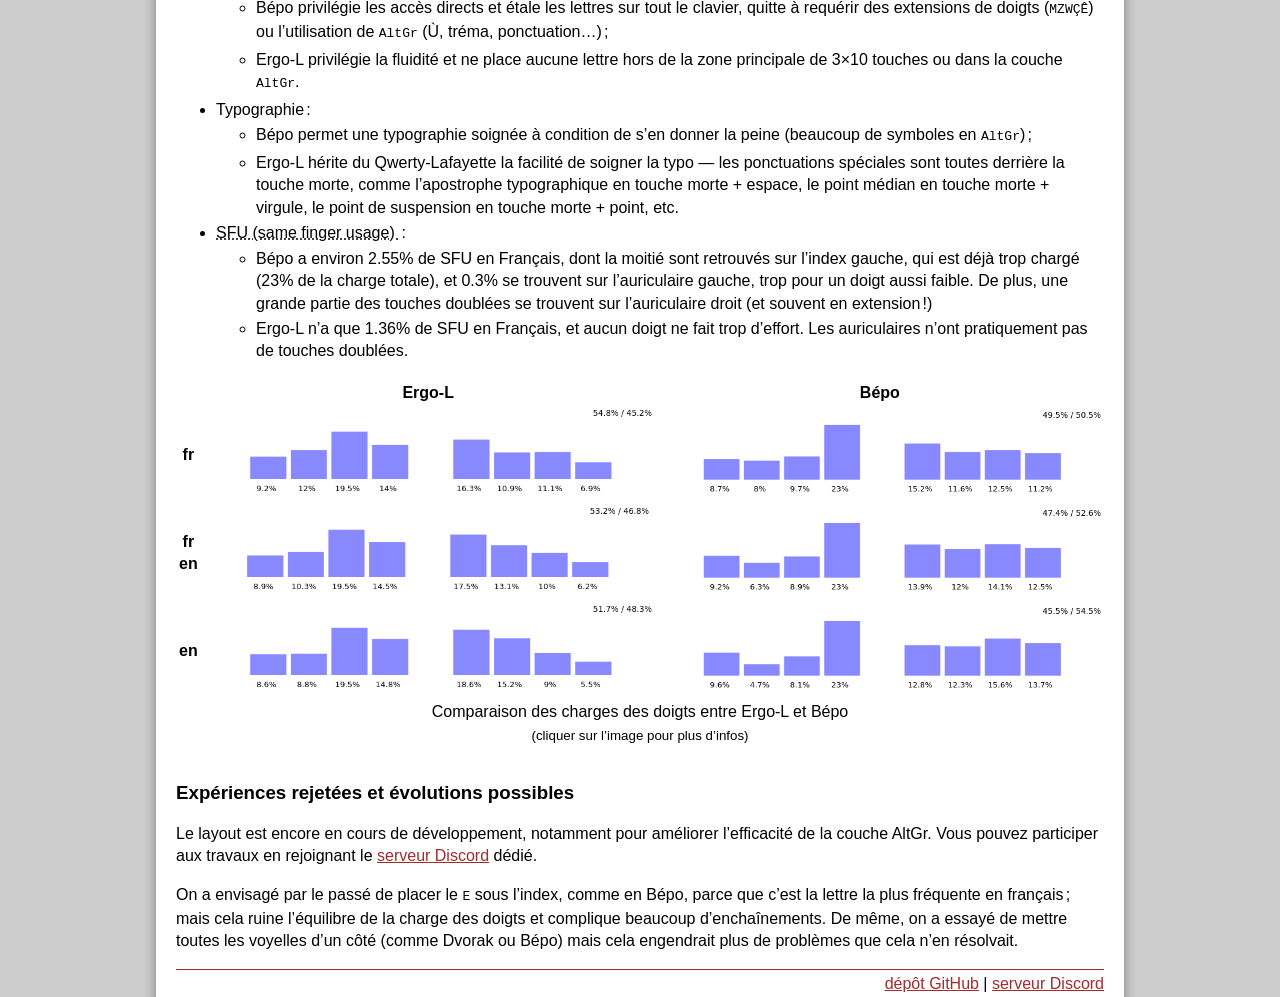
==== commit 182ebfce: "SVG heatmaps" ====
--- a/index.html
+++ b/index.html
@@ -2,8 +2,7 @@
 <html lang="fr" xmlns="http://www.w3.org/1999/xhtml">
 <head>
   <meta charset="utf-8" />
-  <meta name="description" content="Une disposition de clavier francophone de type Colemak,
-  optimisée pour le français, l’anglais et la programmation" />
+  <meta name="description" content="Une disposition de clavier francophone de type Colemak, optimisée pour le français, l’anglais et la programmation" />
   <title> Ergo‑L </title>
   <link type="text/css" rel="stylesheet" href="css/layout.css" />
   <link type="text/css" rel="stylesheet" href="css/demo.css" />
@@ -76,11 +75,18 @@
     <p> Ergo‑L est meilleur que Bépo pour le Français, meilleur que Dvorak pour
       l’Anglais et meilleur que Qwerty pour la programmation ! </p>
 
-  <div style="text-align: center">
-    <a href="stats#/ergol/iso/fr"><img src="img/heatmap_ergol_fr.png"
-        alt="heatmap de la disposition Ergo‑L sur un corpus francophone"></a>
-    <div> <small> (cliquer sur l’image pour plus d’infos) </small> </div>
-  </div>
+  <p style="text-align: center">
+    <a href="stats#/ergol/iso/fr"><img src="img/ergol_fr.svg"
+        alt="heatmap de la disposition Ergo‑L sur un corpus francophone">
+      <br />fréquence des touches en français
+    </a>
+  </p>
+  <p style="text-align: center">
+    <a href="stats#/ergol/iso/en"><img src="img/ergol_en.svg"
+        alt="heatmap de la disposition Ergo‑L sur un corpus anglo-saxon">
+      <br />fréquence des touches en anglais
+    </a>
+  </p>
 
   <h3> Placement des lettres </h3>
   <p>Il y a eu plusieurs projets anglo-saxons d’optimisation du clavier, tous
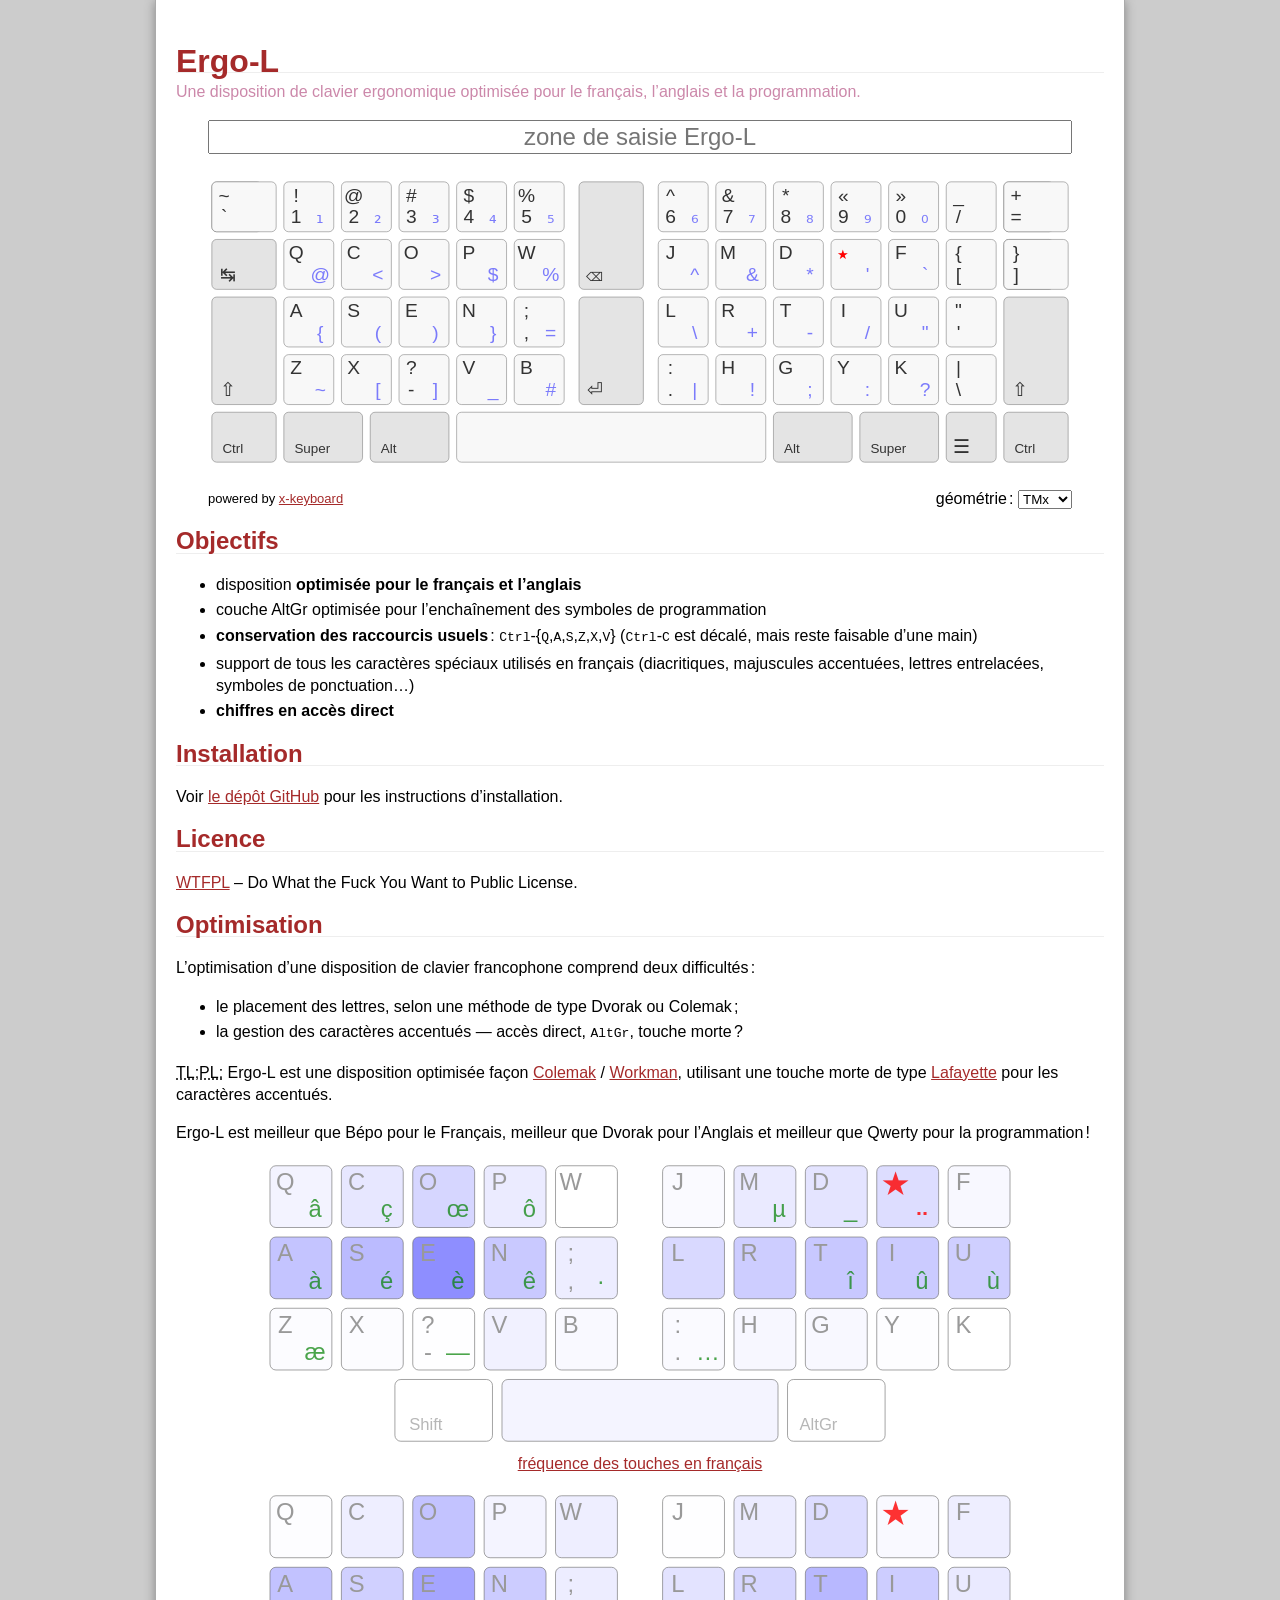
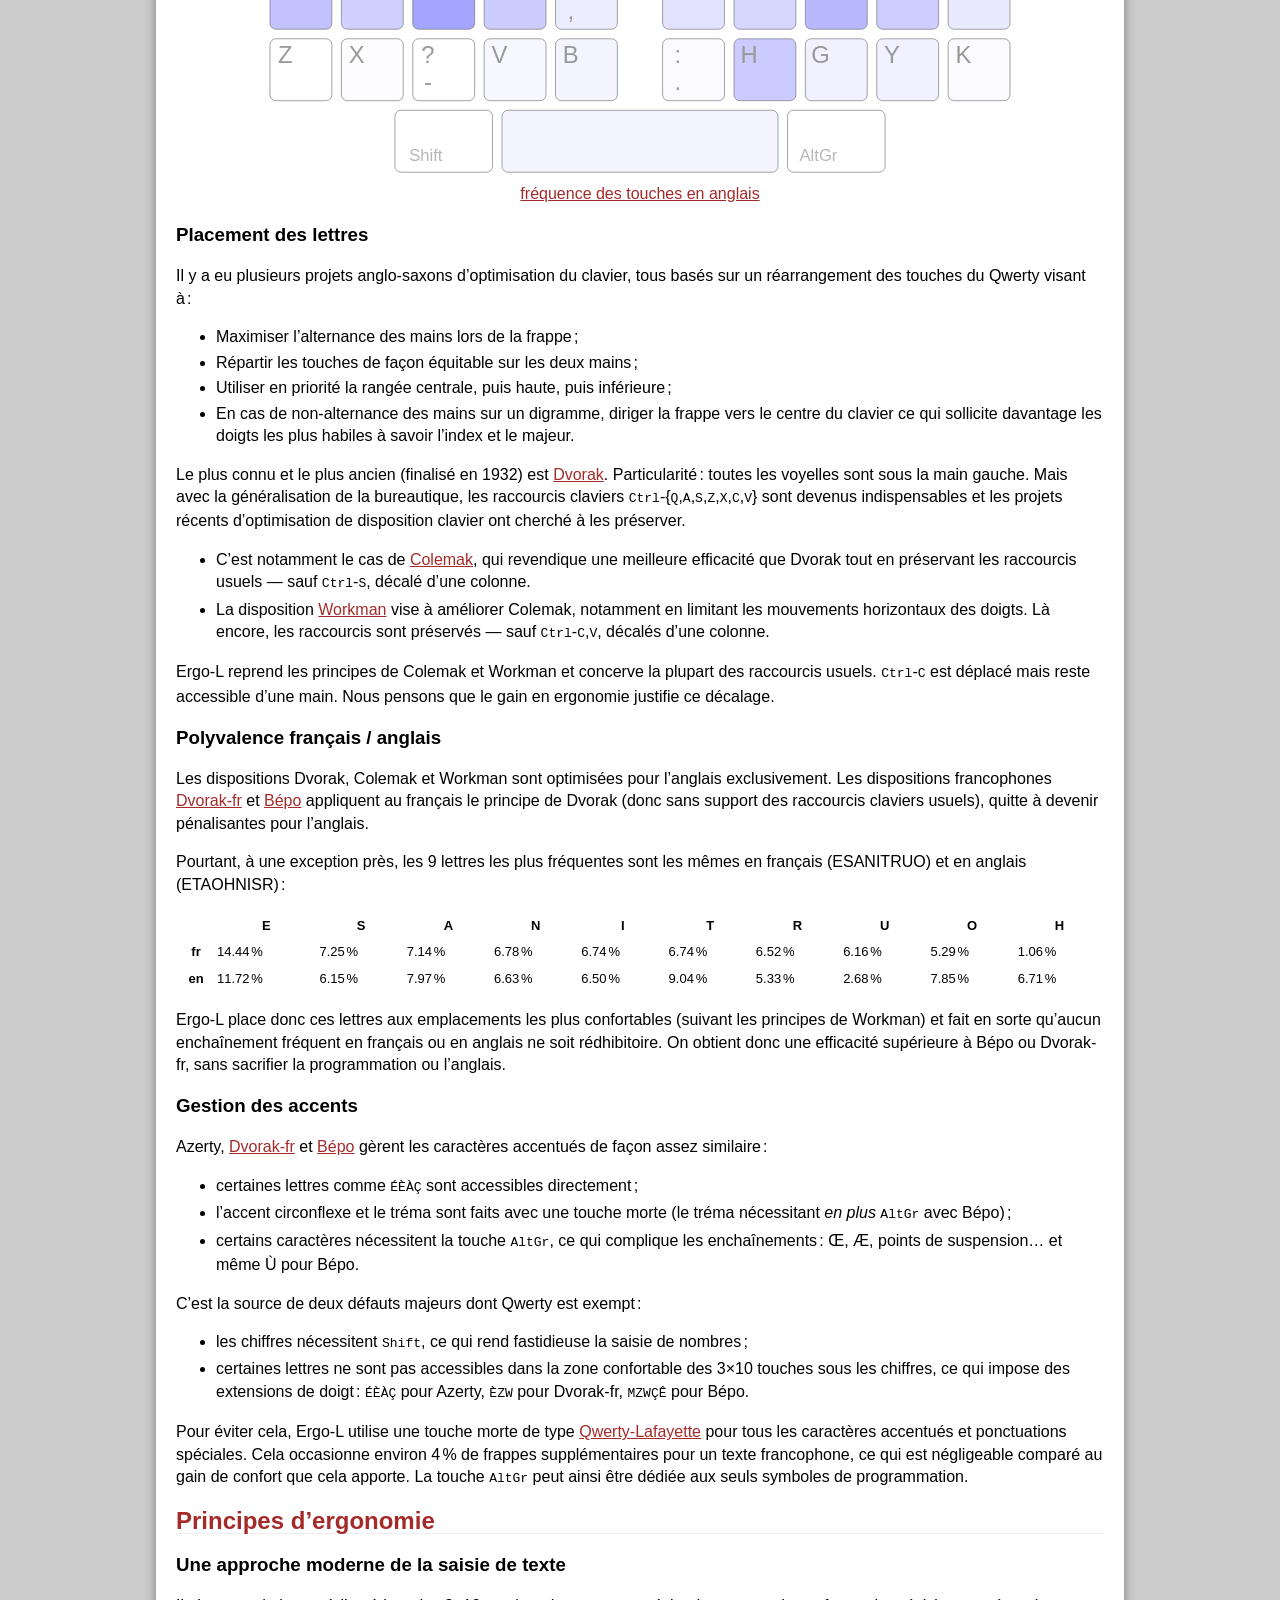
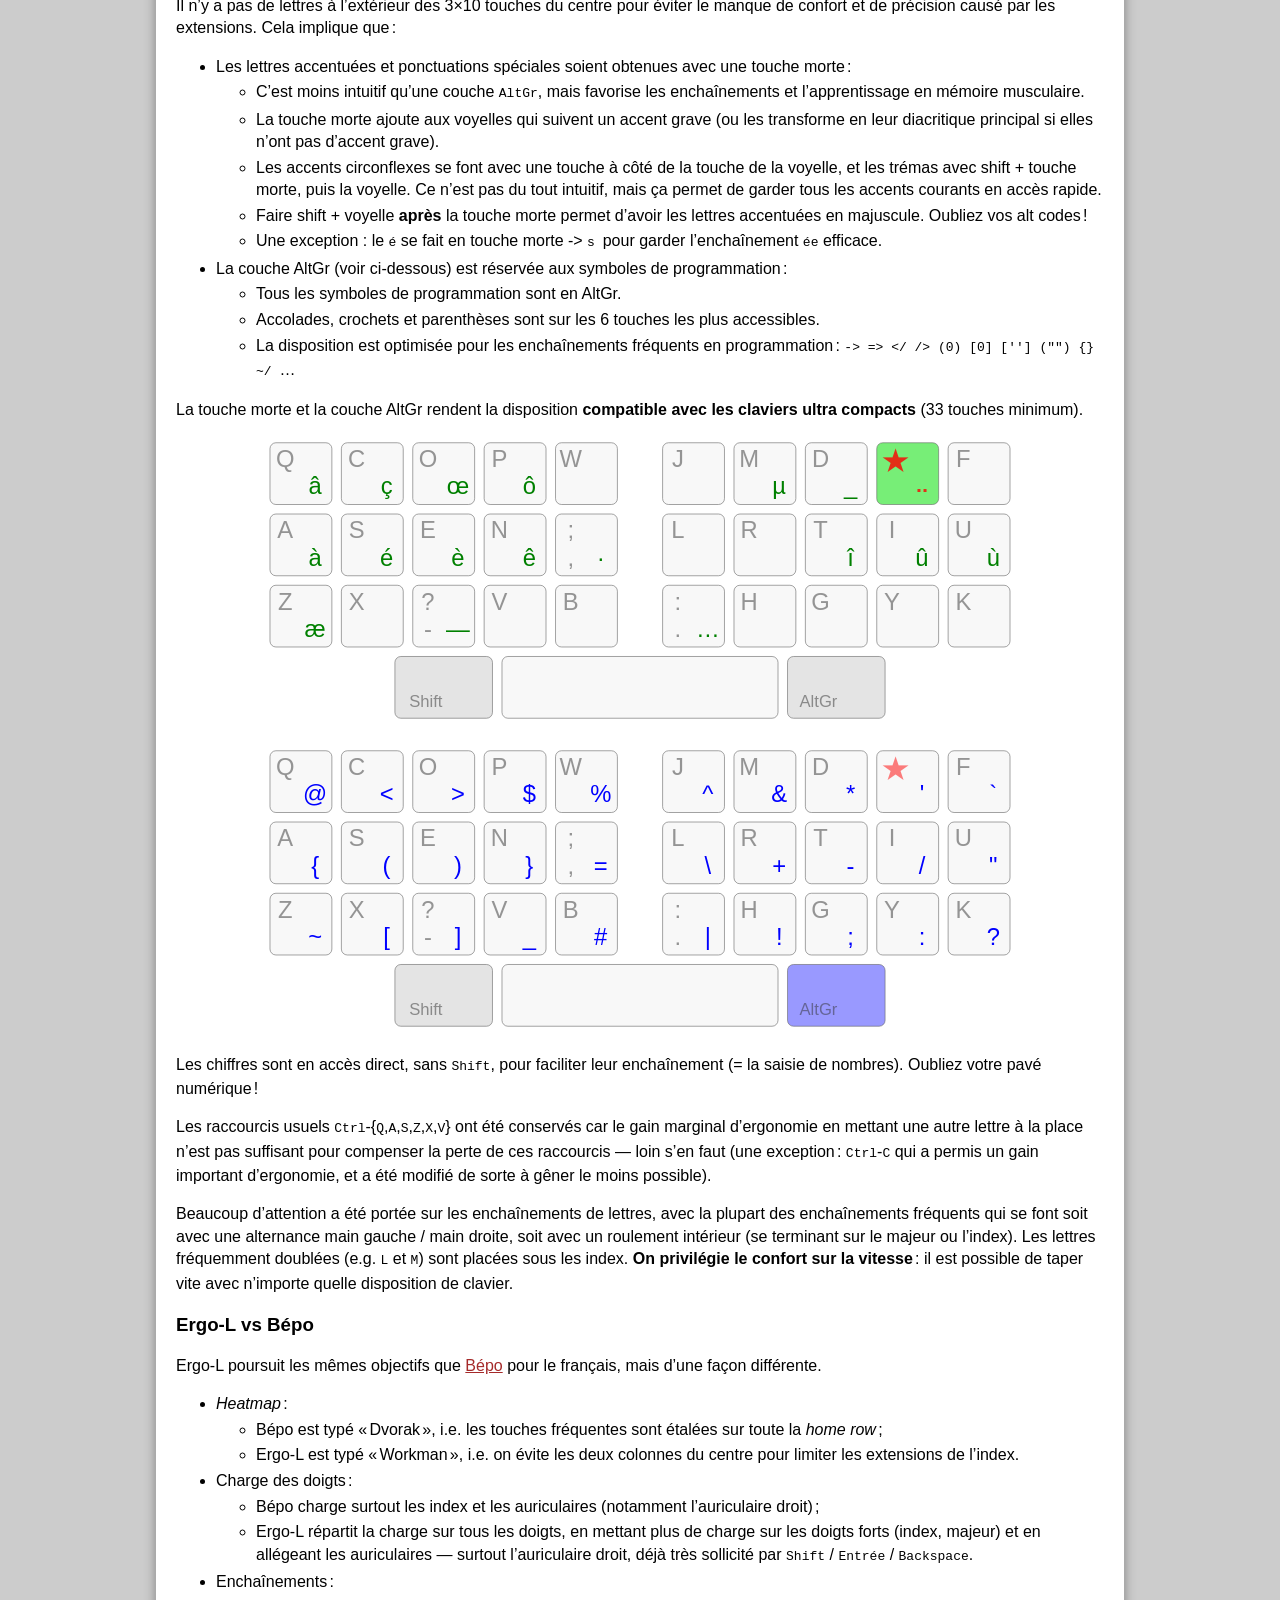
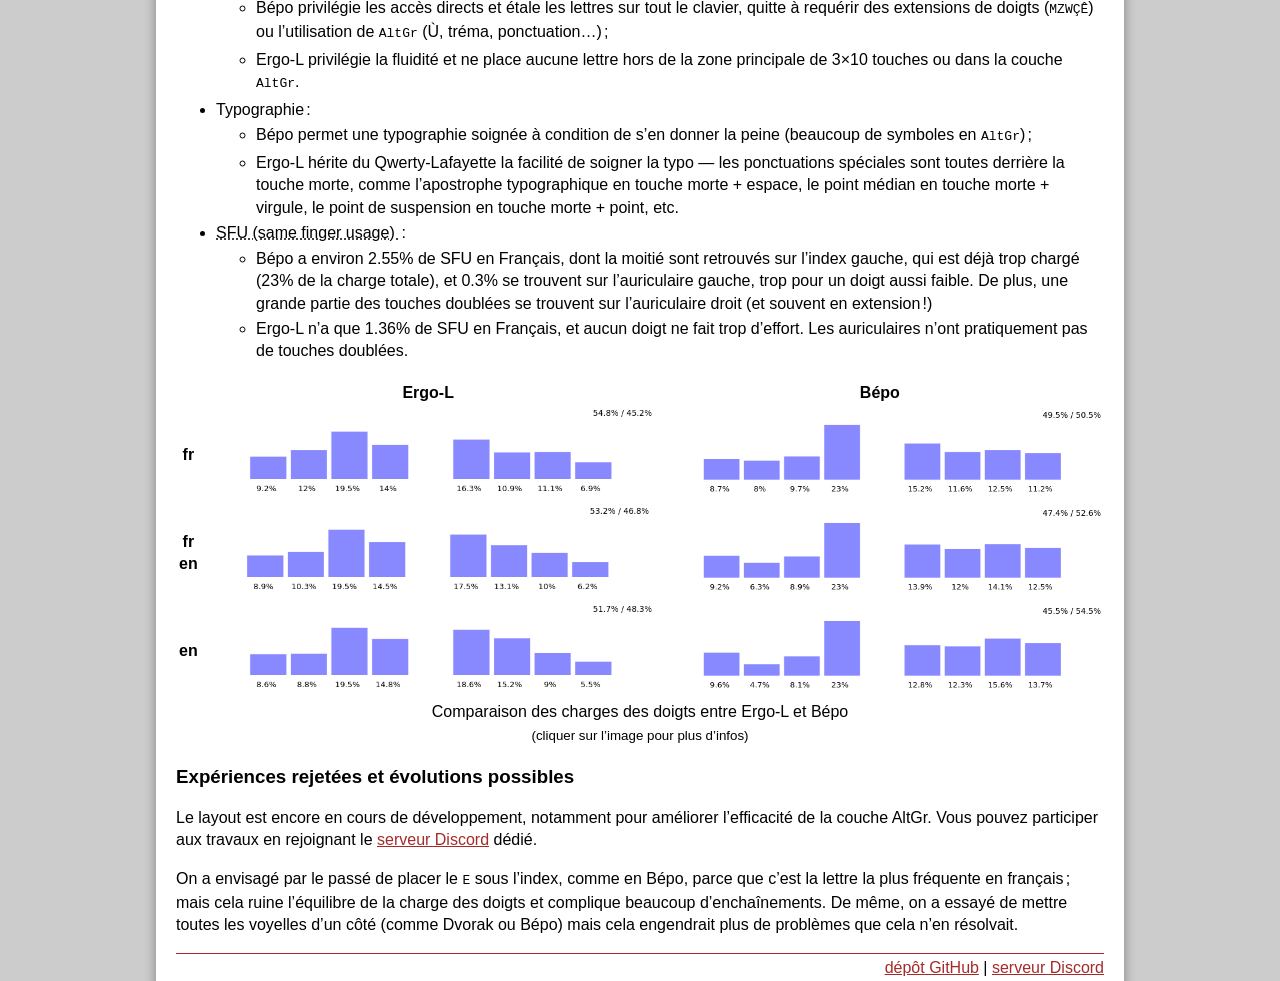
==== commit f5716f9e: "Updated stats page: more compact, more infos. (#44) * Updated stats page: more compact, more infos." ====
--- a/index.html
+++ b/index.html
@@ -1,366 +1,533 @@
-<!DOCTYPE html>
+<!doctype html>
 <html lang="fr" xmlns="http://www.w3.org/1999/xhtml">
-<head>
-  <meta charset="utf-8" />
-  <meta name="description" content="Une disposition de clavier francophone de type Colemak, optimisée pour le français, l’anglais et la programmation" />
-  <title> Ergo‑L </title>
-  <link type="text/css" rel="stylesheet" href="css/layout.css" />
-  <link type="text/css" rel="stylesheet" href="css/demo.css" />
-  <link type="image/svg+xml" rel="icon" href="favicon.svg" sizes="any" />
-  <script src="js/x-keyboard.js" type="module"></script>
-  <script src="js/demo.js" type="text/javascript"></script>
-</head>
-<body>
-
-  <h1> Ergo‑L </h1>
-  <p> Une disposition de clavier ergonomique optimisée pour le français,
-  l’anglais et la programmation. </p>
-
-  <div id="demo">
-    <div>
-      <input spellcheck="false" placeholder="zone de saisie Ergo‑L">
-      <x-keyboard src="layouts/ergol.json"></x-keyboard>
-      <p>
-        <span> powered by
-          <a href="https://fabi1cazenave.github.io/x-keyboard/">x-keyboard</a>
-        </span> géométrie :
-        <select>
-          <option value="iso">  ISO  </option>
-          <option value="ansi"> ANSI </option>
-          <option value="ol60"> TMx  </option>
-          <option value="ol50"> 50%  </option>
-          <option value="ol40"> 40%  </option>
-        </select>
-      </p>
+  <head>
+    <meta charset="utf-8" />
+    <meta
+      name="description"
+      content="Une disposition de clavier francophone de type Colemak, optimisée pour le français, l’anglais et la programmation"
+    />
+    <title>Ergo‑L</title>
+    <link type="text/css" rel="stylesheet" href="css/layout.css" />
+    <link type="text/css" rel="stylesheet" href="css/demo.css" />
+    <link type="image/svg+xml" rel="icon" href="favicon.svg" sizes="any" />
+    <script src="js/x-keyboard.js" type="module"></script>
+    <script src="js/demo.js" type="text/javascript"></script>
+  </head>
+  <body>
+    <h1>Ergo‑L</h1>
+    <p>
+      Une disposition de clavier ergonomique optimisée pour le français,
+      l’anglais et la programmation.
+    </p>
+
+    <div id="demo">
+      <div>
+        <input spellcheck="false" placeholder="zone de saisie Ergo‑L" />
+        <x-keyboard src="layouts/ergol.json"></x-keyboard>
+        <p>
+          <span>
+            powered by
+            <a href="https://fabi1cazenave.github.io/x-keyboard/">x-keyboard</a>
+          </span>
+          géométrie :
+          <select>
+            <option value="iso">ISO</option>
+            <option value="ansi">ANSI</option>
+            <option value="ol60">TMx</option>
+            <option value="ol50">50%</option>
+            <option value="ol40">40%</option>
+          </select>
+        </p>
+      </div>
     </div>
-  </div>
-
-  <h2 id="objectifs"> Objectifs </h2>
-  <ul>
-    <li> disposition <strong>optimisée pour le français et l’anglais</strong> </li>
-    <li> couche AltGr optimisée pour l’enchaînement des symboles de programmation </li>
-    <li> <strong>conservation des raccourcis usuels</strong> :
-      <kbd>Ctrl</kbd>-{<kbd>Q</kbd>,<kbd>A</kbd>,<kbd>S</kbd>,<kbd>Z</kbd>,<kbd>X</kbd>,<kbd>V</kbd>}
-      (<kbd>Ctrl-<kbd>C</kbd> est décalé, mais reste faisable d’une main) </li>
-    <li> support de tous les caractères spéciaux utilisés en français
-      (diacritiques, majuscules accentuées, lettres entrelacées, symboles de ponctuation…) </li>
-    <li> <strong>chiffres en accès direct</strong> </li>
-  </ul>
-
-  <h2 id="install"> Installation </h2>
-  <p>
-    Voir <a href="https://github.com/Nuclear-Squid/ErgoL">le dépôt GitHub</a>
-    pour les instructions d’installation.
-  </p>
-
-  <h2 id="licence"> Licence </h2>
-  <p>
-    <a href="http://wtfpl.net/">WTFPL</a>
-    – Do What the Fuck You Want to Public License.
-  </p>
-
-  <h2 id="optimisation"> Optimisation </h2>
-  <p> L’optimisation d’une disposition de clavier francophone comprend deux difficultés : </p>
-  <ul>
-    <li> le placement des lettres, selon une méthode de type Dvorak ou Colemak ;</li>
-    <li> la gestion des caractères accentués — accès direct, <kbd>AltGr</kbd>,
-      touche morte ? </li>
-  </ul>
-  <p> <abbr title="trop long ; pas lu :">TL;PL:</abbr> Ergo‑L est une disposition
-    optimisée façon <a href="https://colemak.com/">Colemak</a> /
-    <a href="https://workmanlayout.org/">Workman</a>, utilisant une touche morte
-    de type <a href="https://qwerty-lafayette.org/">Lafayette</a> pour les
-    caractères accentués. </p>
-
-    <p> Ergo‑L est meilleur que Bépo pour le Français, meilleur que Dvorak pour
-      l’Anglais et meilleur que Qwerty pour la programmation ! </p>
-
-  <p style="text-align: center">
-    <a href="stats#/ergol/iso/fr"><img src="img/ergol_fr.svg"
-        alt="heatmap de la disposition Ergo‑L sur un corpus francophone">
-      <br />fréquence des touches en français
-    </a>
-  </p>
-  <p style="text-align: center">
-    <a href="stats#/ergol/iso/en"><img src="img/ergol_en.svg"
-        alt="heatmap de la disposition Ergo‑L sur un corpus anglo-saxon">
-      <br />fréquence des touches en anglais
-    </a>
-  </p>
-
-  <h3> Placement des lettres </h3>
-  <p>Il y a eu plusieurs projets anglo-saxons d’optimisation du clavier, tous
-    basés sur un réarrangement des touches du Qwerty visant à :</p>
-  <ul>
-    <li> Maximiser l’alternance des mains lors de la frappe ; </li>
-    <li> Répartir les touches de façon équitable sur les deux mains ; </li>
-    <li> Utiliser en priorité la rangée centrale, puis haute, puis inférieure ; </li>
-    <li> En cas de non-alternance des mains sur un digramme, diriger la frappe
-      vers le centre du clavier ce qui sollicite davantage les doigts les plus
-      habiles à savoir l’index et le majeur. </li>
-  </ul>
-  <p> Le plus connu et le plus ancien (finalisé en 1932) est
-    <a href="https://fr.wikipedia.org/wiki/Disposition_Dvorak">Dvorak</a>.
-    Particularité : toutes les voyelles sont sous la main gauche. Mais avec la
-    généralisation de la bureautique, les raccourcis claviers
-    <kbd>Ctrl</kbd>-{<kbd>Q</kbd>,<kbd>A</kbd>,<kbd>S</kbd>,<kbd>Z</kbd>,<kbd>X</kbd>,<kbd>C</kbd>,<kbd>V</kbd>}
-    sont devenus indispensables et les projets récents d’optimisation de
-    disposition clavier ont cherché à les préserver. </p>
-  <ul>
-    <li> C’est notamment le cas de <a href="https://colemak.com/">Colemak</a>,
-      qui revendique une meilleure efficacité que Dvorak tout en préservant les
-      raccourcis usuels — sauf <kbd>Ctrl</kbd>-<kbd>S</kbd>, décalé d’une
-      colonne. </li>
-    <li> La disposition <a href="https://workmanlayout.org/">Workman</a> vise à
-      améliorer Colemak, notamment en limitant les mouvements horizontaux des
-      doigts. Là encore, les raccourcis sont préservés — sauf
-      <kbd>Ctrl</kbd>-<kbd>C</kbd>,<kbd>V</kbd>, décalés d’une colonne. </li>
-  </ul>
-  <p> Ergo‑L reprend les principes de Colemak et Workman et concerve la plupart
-    des raccourcis usuels. <kbd>Ctrl</kbd>-<kbd>C</kbd> est déplacé mais reste
-    accessible d’une main. Nous pensons que le gain en ergonomie justifie ce
-    décalage. </p>
-
-  <h3> Polyvalence français / anglais </h3>
-  <p> Les dispositions Dvorak, Colemak et Workman sont optimisées pour l’anglais
-    exclusivement. Les dispositions francophones <a
-      href="https://www.algo.be/ergo/dvorak-fr.html">Dvorak-fr</a> et <a
-      href="https://bepo.fr/">Bépo</a> appliquent au français le principe de
-    Dvorak (donc sans support des raccourcis claviers usuels), quitte à devenir
-    pénalisantes pour l’anglais. </p>
-  <p> Pourtant, à une exception près, les 9 lettres les plus fréquentes sont les
-    mêmes en français (ESANITRUO) et en anglais (ETAOHNISR) :</p>
-  <table style="font-size: small;">
-    <tr>
-      <th> </th>
-      <th>E</th>
-      <th>S</th>
-      <th>A</th>
-      <th>N</th>
-      <th>I</th>
-      <th>T</th>
-      <th>R</th>
-      <th>U</th>
-      <th>O</th>
-      <th>H</th>
-    </tr>
-    <tr>
-      <th>fr</th>
-      <td>14.44 %</td>
-      <td>7.25 %</td>
-      <td>7.14 %</td>
-      <td>6.78 %</td>
-      <td>6.74 %</td>
-      <td>6.74 %</td>
-      <td>6.52 %</td>
-      <td>6.16 %</td>
-      <td>5.29 %</td>
-      <td>1.06 %</td>
-    </tr>
-    <tr>
-      <th>en</th>
-      <td>11.72 %</td>
-      <td>6.15 %</td>
-      <td>7.97 %</td>
-      <td>6.63 %</td>
-      <td>6.50 %</td>
-      <td>9.04 %</td>
-      <td>5.33 %</td>
-      <td>2.68 %</td>
-      <td>7.85 %</td>
-      <td>6.71 %</td>
-    </tr>
-  </table>
-  <p> Ergo‑L place donc ces lettres aux emplacements les plus confortables
-    (suivant les principes de Workman) et fait en sorte qu’aucun enchaînement
-    fréquent en français ou en anglais ne soit rédhibitoire. On obtient donc une
-    efficacité supérieure à Bépo ou Dvorak-fr, sans sacrifier la programmation
-    ou l’anglais. </p>
-
-  <h3> Gestion des accents </h3>
-  <p> Azerty, <a href="https://www.algo.be/ergo/dvorak-fr.html">Dvorak-fr</a>
-    et <a href="https://bepo.fr/">Bépo</a> gèrent les caractères accentués de
-    façon assez similaire : </p>
-  <ul>
-    <li> certaines lettres comme <kbd>É</kbd><kbd>È</kbd><kbd>À</kbd><kbd>Ç</kbd>
-      sont accessibles directement ; </li>
-    <li> l’accent circonflexe et le tréma sont faits avec une touche morte (le
-      tréma nécessitant <em>en plus</em> <kbd>AltGr</kbd> avec Bépo) ; </li>
-    <li> certains caractères nécessitent la touche <kbd>AltGr</kbd>, ce qui
-      complique les enchaînements : Œ, Æ, points de suspension…
-      et même Ù pour Bépo. </li>
-  </ul>
-  <p> C’est la source de deux défauts majeurs dont Qwerty est exempt :</p>
-  <ul>
-    <li> les chiffres nécessitent <kbd>Shift</kbd>, ce qui rend fastidieuse la
-      saisie de nombres ; </li>
-    <li> certaines lettres ne sont pas accessibles dans la zone confortable des
-      3×10 touches sous les chiffres, ce qui impose des extensions de doigt :
-      <kbd>É</kbd><kbd>È</kbd><kbd>À</kbd><kbd>Ç</kbd> pour Azerty,
-      <kbd>È</kbd><kbd>Z</kbd><kbd>W</kbd> pour Dvorak-fr,
-      <kbd>M</kbd><kbd>Z</kbd><kbd>W</kbd><kbd>Ç</kbd><kbd>Ê</kbd> pour Bépo.
-    </li>
-  </ul>
-  <p> Pour éviter cela, Ergo‑L utilise une touche morte de type
-    <a href="https://qwerty-lafayette.org/">Qwerty-Lafayette</a> pour tous les
-    caractères accentués et ponctuations spéciales. Cela occasionne environ 4 %
-    de frappes supplémentaires pour un texte francophone, ce qui est négligeable
-    comparé au gain de confort que cela apporte. La touche <kbd>AltGr</kbd> peut
-    ainsi être dédiée aux seuls symboles de programmation. </p>
-
-  <h2 id="ergomonie"> Principes d’ergonomie </h2>
-
-  <h3> Une approche moderne de la saisie de texte </h3>
-  <p> Il n’y a pas de lettres à l’extérieur des 3×10 touches du centre pour
-    éviter le manque de confort et de précision causé par les extensions. Cela
-    implique que : </p>
-  <ul>
-    <li> Les lettres accentuées et ponctuations spéciales soient obtenues avec une touche morte :
-      <ul>
-        <li> C’est moins intuitif qu’une couche <kbd>AltGr</kbd>, mais favorise
-          les enchaînements et l’apprentissage en mémoire musculaire. </li>
-        <li> La touche morte ajoute aux voyelles qui suivent un accent grave (ou les
-          transforme en leur diacritique principal si elles n’ont pas d’accent grave).</li>
-        <li> Les accents circonflexes se font avec une touche à côté de la touche de la
-          voyelle, et les trémas avec shift + touche morte, puis la voyelle. Ce n’est pas
-          du tout intuitif, mais ça permet de garder tous les accents courants en accès rapide.</li>
-    <li> Faire shift + voyelle <b>après</b> la touche morte permet d’avoir les lettres
-        accentuées en majuscule. Oubliez vos alt codes !</li>
-    <li> Une exception : le <code>é</code> se fait en touche morte -&gt; <code> s </code>
-      pour garder l’enchaînement <code>ée</code> efficace.</li>
-      </ul>
-    </li>
-    <li> La couche AltGr (voir ci-dessous) est réservée aux symboles de programmation :
-      <ul>
-        <li> Tous les symboles de programmation sont en AltGr. </li>
-        <li> Accolades, crochets et parenthèses sont sur les 6 touches les plus accessibles. </li>
-        <li> La disposition est optimisée pour les enchaînements fréquents en programmation :
-            <code> -&gt; =&gt; &lt;/ /&gt; (0) [0] [''] ("") {} ~/ </code> … </li>
-      </ul>
-    </li>
-  </ul>
-
-  <p> La touche morte et la couche AltGr rendent la disposition <strong>compatible avec les
-    claviers ultra compacts</strong> (33 touches minimum). </p>
-
-  <p> <img src="img/ergol_1dk.svg" alt="La touche morte de la disposition."> </p>
-  <p> <img src="img/ergol_altgr.svg" alt="La couche AltGr de la disposition."> </p>
-
-  <p> Les chiffres sont en accès direct, sans <kbd>Shift</kbd>, pour faciliter
-    leur enchaînement (= la saisie de nombres). Oubliez votre pavé numérique ! </p>
-  <p> Les raccourcis usuels
-    <kbd>Ctrl</kbd>-{<kbd>Q</kbd>,<kbd>A</kbd>,<kbd>S</kbd>,<kbd>Z</kbd>,<kbd>X</kbd>,<kbd>V</kbd>} </li>
-    ont été conservés car le gain marginal d’ergonomie en mettant une autre
-    lettre à la place n’est pas suffisant pour compenser la perte de ces
-    raccourcis — loin s’en faut (une exception : <kbd>Ctrl</kbd>-<kbd>C</kbd>
-    qui a permis un gain important d’ergonomie, et a été modifié de sorte à
-    gêner le moins possible). </p>
-  <p> Beaucoup d’attention a été portée sur les enchaînements de lettres, avec
-    la plupart des enchaînements fréquents qui se font soit avec une alternance
-    main gauche / main droite, soit avec un roulement intérieur (se terminant
-    sur le majeur ou l’index). Les lettres fréquemment doublées (e.g.
-    <kbd>L</kbd> et <kbd>M</kbd>) sont placées sous les index. <strong>On
-    privilégie le confort sur la vitesse</strong> : il est possible de taper
-    vite avec n’importe quelle disposition de clavier. </p>
-
-  <h3> Ergo‑L vs Bépo </h3>
-  <p> Ergo‑L poursuit les mêmes objectifs que <a href="https://bepo.fr">Bépo</a>
-    pour le français, mais d’une façon différente. </p>
-  <ul>
-    <li> <i lang="en">Heatmap</i> :
-      <ul>
-        <li> Bépo est typé « Dvorak », i.e. les touches fréquentes sont étalées
-          sur toute la <i lang="en">home row</i> ; </li>
-        <li> Ergo‑L est typé « Workman », i.e. on évite les deux colonnes du
-          centre pour limiter les extensions de l’index. </li>
-      </ul>
-    </li>
-    <li> Charge des doigts :
-      <ul>
-        <li> Bépo charge surtout les index et les auriculaires (notamment
-          l’auriculaire droit) ; </li>
-        <li> Ergo‑L répartit la charge sur tous les doigts, en mettant plus de
-          charge sur les doigts forts (index, majeur) et en allégeant les
-          auriculaires — surtout l’auriculaire droit, déjà très sollicité par
-          <kbd>Shift</kbd> / <kbd>Entrée</kbd> / <kbd>Backspace</kbd>. </li>
-      </ul>
-    </li>
-    <li> Enchaînements :
-      <ul>
-        <li> Bépo privilégie les accès directs et étale les lettres sur tout
-          le clavier, quitte à requérir des extensions de doigts
-          (<kbd>M</kbd><kbd>Z</kbd><kbd>W</kbd><kbd>Ç</kbd><kbd>Ê</kbd>) ou
-          l’utilisation de <kbd>AltGr</kbd> (Ù, tréma, ponctuation…) ; </li>
-        <li> Ergo‑L privilégie la fluidité et ne place aucune lettre hors de la
-          zone principale de 3×10 touches ou dans la couche <kbd>AltGr</kbd>. </li>
-      </ul>
-    </li>
-    <li> Typographie :
-      <ul>
-        <li> Bépo permet une typographie soignée à condition de s’en donner la
-          peine (beaucoup de symboles en <kbd>AltGr</kbd>) ; </li>
-        <li> Ergo‑L hérite du Qwerty-Lafayette la facilité de soigner la typo —
-          les ponctuations spéciales sont toutes derrière la touche morte, comme
-          l’apostrophe typographique en touche morte + espace, le point médian en
-          touche morte + virgule, le point de suspension en  touche morte + point, etc.
-      </ul>
-    </li>
-    <li> <abbr title="La proportion totale d’enchaînements effectués avec le même doigt,
-      un type d’enchaînement très inconfortable"> SFU (same finger usage) </abbr> :
-      <ul>
-        <li> Bépo a environ 2.55% de SFU en Français, dont la moitié sont retrouvés
-          sur l’index gauche, qui est déjà trop chargé (23% de la charge totale), et 0.3%
-          se trouvent sur l’auriculaire gauche, trop pour un doigt aussi faible.
-          De plus, une grande partie des touches doublées se trouvent sur
-          l’auriculaire droit (et souvent en extension !) </li>
-        <li> Ergo‑L n’a que 1.36% de SFU en Français, et aucun doigt ne fait trop
-          d’effort. Les auriculaires n’ont pratiquement pas de touches doublées. </li>
-      </ul>
-    </li>
-  </ul>
-  <table>
-    <caption style="caption-side: bottom;">
-      Comparaison des charges des doigts entre Ergo‑L et Bépo<br>
-      <small> (cliquer sur l’image pour plus d’infos) </small> </p>
-    </caption>
-    <tr>
-      <th> </th>
-      <th> Ergo‑L </th>
-      <th> Bépo </th>
-    </tr>
-    <tr>
-      <th> fr </th>
-      <td> <a href="stats#/ergol/iso/fr"><img src="img/charge_ergol_fr.png"></a> </td>
-      <td> <a href="stats#/bepo/iso/fr"><img src="img/charge_bepo_fr.png"></a> </td>
-    </tr>
-    <tr>
-      <th> fr<br>en </th>
-      <td> <a href="stats#/ergol/iso/en+fr"><img src="img/charge_ergol_en_fr.png"></a> </td>
-      <td> <a href="stats#/bepo/iso/en+fr"><img src="img/charge_bepo_en_fr.png"></a> </td>
-    </tr>
-    <tr>
-      <th> en </th>
-      <td> <a href="stats#/ergol/iso/en"><img src="img/charge_ergol_en.png"></a> </td>
-      <td> <a href="stats#/bepo/iso/en"><img src="img/charge_bepo_en.png"></a> </td>
-    </tr>
-  </table>
-
-  <h3> Expériences rejetées et évolutions possibles </h3>
-  <p> Le layout est encore en cours de développement, notamment pour améliorer l’efficacité
-    de la couche AltGr. Vous pouvez participer aux travaux en rejoignant le
-    <a href="https://discord.gg/5xR5K3nAFX">serveur Discord</a> dédié. </p>
-
-  <p> On a envisagé par le passé de placer le <kbd>E</kbd> sous l’index, comme
-    en Bépo, parce que c’est la lettre la plus fréquente en français ; mais cela
-    ruine l’équilibre de la charge des doigts et complique beaucoup
-    d’enchaînements. De même, on a essayé de mettre toutes les voyelles d’un
-    côté (comme Dvorak ou Bépo) mais cela engendrait plus de problèmes que
-    cela n’en résolvait. </p>
-
-  <footer>
-    <a href="https://github.com/Nuclear-Squid/ErgoL">dépôt GitHub</a> |
-    <a href="https://discord.gg/5xR5K3nAFX">serveur Discord</a>
-  </footer>
-
-</body>
+
+    <h2 id="objectifs">Objectifs</h2>
+    <ul>
+      <li>
+        disposition <strong>optimisée pour le français et l’anglais</strong>
+      </li>
+      <li>
+        couche AltGr optimisée pour l’enchaînement des symboles de programmation
+      </li>
+      <li>
+        <strong>conservation des raccourcis usuels</strong> :
+        <kbd>Ctrl</kbd
+        >-{<kbd>Q</kbd>,<kbd>A</kbd>,<kbd>S</kbd>,<kbd>Z</kbd>,<kbd>X</kbd>,<kbd>V</kbd>}
+        (<kbd>Ctrl</kbd>-<kbd>C</kbd> est décalé, mais reste faisable d’une
+        main)
+      </li>
+      <li>
+        support de tous les caractères spéciaux utilisés en français
+        (diacritiques, majuscules accentuées, lettres entrelacées, symboles de
+        ponctuation…)
+      </li>
+      <li><strong>chiffres en accès direct</strong></li>
+    </ul>
+
+    <h2 id="install">Installation</h2>
+    <p>
+      Voir <a href="https://github.com/Nuclear-Squid/ErgoL">le dépôt GitHub</a>
+      pour les instructions d’installation.
+    </p>
+
+    <h2 id="licence">Licence</h2>
+    <p>
+      <a href="http://wtfpl.net/">WTFPL</a>
+      – Do What the Fuck You Want to Public License.
+    </p>
+
+    <h2 id="optimisation">Optimisation</h2>
+    <p>
+      L’optimisation d’une disposition de clavier francophone comprend deux
+      difficultés :
+    </p>
+    <ul>
+      <li>
+        le placement des lettres, selon une méthode de type Dvorak ou Colemak ;
+      </li>
+      <li>
+        la gestion des caractères accentués — accès direct, <kbd>AltGr</kbd>,
+        touche morte ?
+      </li>
+    </ul>
+    <p>
+      <abbr title="trop long ; pas lu :">TL;PL:</abbr> Ergo‑L est une
+      disposition optimisée façon <a href="https://colemak.com/">Colemak</a> /
+      <a href="https://workmanlayout.org/">Workman</a>, utilisant une touche
+      morte de type <a href="https://qwerty-lafayette.org/">Lafayette</a> pour
+      les caractères accentués.
+    </p>
+
+    <p>
+      Ergo‑L est meilleur que Bépo pour le Français, meilleur que Dvorak pour
+      l’Anglais et meilleur que Qwerty pour la programmation !
+    </p>
+
+    <p style="text-align: center">
+      <a href="stats#/ergol/iso/fr"
+        ><img
+          src="img/ergol_fr.svg"
+          alt="heatmap de la disposition Ergo‑L sur un corpus francophone"
+        />
+        <br />fréquence des touches en français
+      </a>
+    </p>
+    <p style="text-align: center">
+      <a href="stats#/ergol/iso/en"
+        ><img
+          src="img/ergol_en.svg"
+          alt="heatmap de la disposition Ergo‑L sur un corpus anglo-saxon"
+        />
+        <br />fréquence des touches en anglais
+      </a>
+    </p>
+
+    <h3>Placement des lettres</h3>
+    <p>
+      Il y a eu plusieurs projets anglo-saxons d’optimisation du clavier, tous
+      basés sur un réarrangement des touches du Qwerty visant à :
+    </p>
+    <ul>
+      <li>Maximiser l’alternance des mains lors de la frappe ;</li>
+      <li>Répartir les touches de façon équitable sur les deux mains ;</li>
+      <li>
+        Utiliser en priorité la rangée centrale, puis haute, puis inférieure ;
+      </li>
+      <li>
+        En cas de non-alternance des mains sur un digramme, diriger la frappe
+        vers le centre du clavier ce qui sollicite davantage les doigts les plus
+        habiles à savoir l’index et le majeur.
+      </li>
+    </ul>
+    <p>
+      Le plus connu et le plus ancien (finalisé en 1932) est
+      <a href="https://fr.wikipedia.org/wiki/Disposition_Dvorak">Dvorak</a>.
+      Particularité : toutes les voyelles sont sous la main gauche. Mais avec la
+      généralisation de la bureautique, les raccourcis claviers
+      <kbd>Ctrl</kbd
+      >-{<kbd>Q</kbd>,<kbd>A</kbd>,<kbd>S</kbd>,<kbd>Z</kbd>,<kbd>X</kbd>,<kbd>C</kbd>,<kbd>V</kbd>}
+      sont devenus indispensables et les projets récents d’optimisation de
+      disposition clavier ont cherché à les préserver.
+    </p>
+    <ul>
+      <li>
+        C’est notamment le cas de <a href="https://colemak.com/">Colemak</a>,
+        qui revendique une meilleure efficacité que Dvorak tout en préservant
+        les raccourcis usuels — sauf <kbd>Ctrl</kbd>-<kbd>S</kbd>, décalé d’une
+        colonne.
+      </li>
+      <li>
+        La disposition <a href="https://workmanlayout.org/">Workman</a> vise à
+        améliorer Colemak, notamment en limitant les mouvements horizontaux des
+        doigts. Là encore, les raccourcis sont préservés — sauf
+        <kbd>Ctrl</kbd>-<kbd>C</kbd>,<kbd>V</kbd>, décalés d’une colonne.
+      </li>
+    </ul>
+    <p>
+      Ergo‑L reprend les principes de Colemak et Workman et concerve la plupart
+      des raccourcis usuels. <kbd>Ctrl</kbd>-<kbd>C</kbd> est déplacé mais reste
+      accessible d’une main. Nous pensons que le gain en ergonomie justifie ce
+      décalage.
+    </p>
+
+    <h3>Polyvalence français / anglais</h3>
+    <p>
+      Les dispositions Dvorak, Colemak et Workman sont optimisées pour l’anglais
+      exclusivement. Les dispositions francophones
+      <a href="https://www.algo.be/ergo/dvorak-fr.html">Dvorak-fr</a> et
+      <a href="https://bepo.fr/">Bépo</a> appliquent au français le principe de
+      Dvorak (donc sans support des raccourcis claviers usuels), quitte à
+      devenir pénalisantes pour l’anglais.
+    </p>
+    <p>
+      Pourtant, à une exception près, les 9 lettres les plus fréquentes sont les
+      mêmes en français (ESANITRUO) et en anglais (ETAOHNISR) :
+    </p>
+    <table style="font-size: small">
+      <tr>
+        <th></th>
+        <th>E</th>
+        <th>S</th>
+        <th>A</th>
+        <th>N</th>
+        <th>I</th>
+        <th>T</th>
+        <th>R</th>
+        <th>U</th>
+        <th>O</th>
+        <th>H</th>
+      </tr>
+      <tr>
+        <th>fr</th>
+        <td>14.44 %</td>
+        <td>7.25 %</td>
+        <td>7.14 %</td>
+        <td>6.78 %</td>
+        <td>6.74 %</td>
+        <td>6.74 %</td>
+        <td>6.52 %</td>
+        <td>6.16 %</td>
+        <td>5.29 %</td>
+        <td>1.06 %</td>
+      </tr>
+      <tr>
+        <th>en</th>
+        <td>11.72 %</td>
+        <td>6.15 %</td>
+        <td>7.97 %</td>
+        <td>6.63 %</td>
+        <td>6.50 %</td>
+        <td>9.04 %</td>
+        <td>5.33 %</td>
+        <td>2.68 %</td>
+        <td>7.85 %</td>
+        <td>6.71 %</td>
+      </tr>
+    </table>
+    <p>
+      Ergo‑L place donc ces lettres aux emplacements les plus confortables
+      (suivant les principes de Workman) et fait en sorte qu’aucun enchaînement
+      fréquent en français ou en anglais ne soit rédhibitoire. On obtient donc
+      une efficacité supérieure à Bépo ou Dvorak-fr, sans sacrifier la
+      programmation ou l’anglais.
+    </p>
+
+    <h3>Gestion des accents</h3>
+    <p>
+      Azerty, <a href="https://www.algo.be/ergo/dvorak-fr.html">Dvorak-fr</a> et
+      <a href="https://bepo.fr/">Bépo</a> gèrent les caractères accentués de
+      façon assez similaire :
+    </p>
+    <ul>
+      <li>
+        certaines lettres comme <kbd>É</kbd><kbd>È</kbd><kbd>À</kbd
+        ><kbd>Ç</kbd> sont accessibles directement ;
+      </li>
+      <li>
+        l’accent circonflexe et le tréma sont faits avec une touche morte (le
+        tréma nécessitant <em>en plus</em> <kbd>AltGr</kbd> avec Bépo) ;
+      </li>
+      <li>
+        certains caractères nécessitent la touche <kbd>AltGr</kbd>, ce qui
+        complique les enchaînements : Œ, Æ, points de suspension… et même Ù pour
+        Bépo.
+      </li>
+    </ul>
+    <p>C’est la source de deux défauts majeurs dont Qwerty est exempt :</p>
+    <ul>
+      <li>
+        les chiffres nécessitent <kbd>Shift</kbd>, ce qui rend fastidieuse la
+        saisie de nombres ;
+      </li>
+      <li>
+        certaines lettres ne sont pas accessibles dans la zone confortable des
+        3×10 touches sous les chiffres, ce qui impose des extensions de doigt :
+        <kbd>É</kbd><kbd>È</kbd><kbd>À</kbd><kbd>Ç</kbd> pour Azerty,
+        <kbd>È</kbd><kbd>Z</kbd><kbd>W</kbd> pour Dvorak-fr, <kbd>M</kbd
+        ><kbd>Z</kbd><kbd>W</kbd><kbd>Ç</kbd><kbd>Ê</kbd> pour Bépo.
+      </li>
+    </ul>
+    <p>
+      Pour éviter cela, Ergo‑L utilise une touche morte de type
+      <a href="https://qwerty-lafayette.org/">Qwerty-Lafayette</a> pour tous les
+      caractères accentués et ponctuations spéciales. Cela occasionne environ
+      4 % de frappes supplémentaires pour un texte francophone, ce qui est
+      négligeable comparé au gain de confort que cela apporte. La touche
+      <kbd>AltGr</kbd> peut ainsi être dédiée aux seuls symboles de
+      programmation.
+    </p>
+
+    <h2 id="ergomonie">Principes d’ergonomie</h2>
+
+    <h3>Une approche moderne de la saisie de texte</h3>
+    <p>
+      Il n’y a pas de lettres à l’extérieur des 3×10 touches du centre pour
+      éviter le manque de confort et de précision causé par les extensions. Cela
+      implique que :
+    </p>
+    <ul>
+      <li>
+        Les lettres accentuées et ponctuations spéciales soient obtenues avec
+        une touche morte :
+        <ul>
+          <li>
+            C’est moins intuitif qu’une couche <kbd>AltGr</kbd>, mais favorise
+            les enchaînements et l’apprentissage en mémoire musculaire.
+          </li>
+          <li>
+            La touche morte ajoute aux voyelles qui suivent un accent grave (ou
+            les transforme en leur diacritique principal si elles n’ont pas
+            d’accent grave).
+          </li>
+          <li>
+            Les accents circonflexes se font avec une touche à côté de la touche
+            de la voyelle, et les trémas avec shift + touche morte, puis la
+            voyelle. Ce n’est pas du tout intuitif, mais ça permet de garder
+            tous les accents courants en accès rapide.
+          </li>
+          <li>
+            Faire shift + voyelle <b>après</b> la touche morte permet d’avoir
+            les lettres accentuées en majuscule. Oubliez vos alt codes !
+          </li>
+          <li>
+            Une exception : le <code>é</code> se fait en touche morte -&gt;
+            <code> s </code> pour garder l’enchaînement
+            <code>ée</code> efficace.
+          </li>
+        </ul>
+      </li>
+      <li>
+        La couche AltGr (voir ci-dessous) est réservée aux symboles de
+        programmation :
+        <ul>
+          <li>Tous les symboles de programmation sont en AltGr.</li>
+          <li>
+            Accolades, crochets et parenthèses sont sur les 6 touches les plus
+            accessibles.
+          </li>
+          <li>
+            La disposition est optimisée pour les enchaînements fréquents en
+            programmation :
+            <code> -&gt; =&gt; &lt;/ /&gt; (0) [0] [''] ("") {} ~/ </code> …
+          </li>
+        </ul>
+      </li>
+    </ul>
+
+    <p>
+      La touche morte et la couche AltGr rendent la disposition
+      <strong>compatible avec les claviers ultra compacts</strong> (33 touches
+      minimum).
+    </p>
+
+    <p>
+      <img src="img/ergol_1dk.svg" alt="La touche morte de la disposition." />
+    </p>
+    <p>
+      <img src="img/ergol_altgr.svg" alt="La couche AltGr de la disposition." />
+    </p>
+
+    <p>
+      Les chiffres sont en accès direct, sans <kbd>Shift</kbd>, pour faciliter
+      leur enchaînement (= la saisie de nombres). Oubliez votre pavé numérique !
+    </p>
+    <p>
+      Les raccourcis usuels
+      <kbd>Ctrl</kbd
+      >-{<kbd>Q</kbd>,<kbd>A</kbd>,<kbd>S</kbd>,<kbd>Z</kbd>,<kbd>X</kbd>,<kbd>V</kbd>}
+      ont été conservés car le gain marginal d’ergonomie en mettant une autre
+      lettre à la place n’est pas suffisant pour compenser la perte de ces
+      raccourcis — loin s’en faut (une exception : <kbd>Ctrl</kbd>-<kbd>C</kbd>
+      qui a permis un gain important d’ergonomie, et a été modifié de sorte à
+      gêner le moins possible).
+    </p>
+    <p>
+      Beaucoup d’attention a été portée sur les enchaînements de lettres, avec
+      la plupart des enchaînements fréquents qui se font soit avec une
+      alternance main gauche / main droite, soit avec un roulement intérieur (se
+      terminant sur le majeur ou l’index). Les lettres fréquemment doublées
+      (e.g. <kbd>L</kbd> et <kbd>M</kbd>) sont placées sous les index.
+      <strong>On privilégie le confort sur la vitesse</strong> : il est possible
+      de taper vite avec n’importe quelle disposition de clavier.
+    </p>
+
+    <h3>Ergo‑L vs Bépo</h3>
+    <p>
+      Ergo‑L poursuit les mêmes objectifs que
+      <a href="https://bepo.fr">Bépo</a> pour le français, mais d’une façon
+      différente.
+    </p>
+    <ul>
+      <li>
+        <i lang="en">Heatmap</i> :
+        <ul>
+          <li>
+            Bépo est typé « Dvorak », i.e. les touches fréquentes sont étalées
+            sur toute la <i lang="en">home row</i> ;
+          </li>
+          <li>
+            Ergo‑L est typé « Workman », i.e. on évite les deux colonnes du
+            centre pour limiter les extensions de l’index.
+          </li>
+        </ul>
+      </li>
+      <li>
+        Charge des doigts :
+        <ul>
+          <li>
+            Bépo charge surtout les index et les auriculaires (notamment
+            l’auriculaire droit) ;
+          </li>
+          <li>
+            Ergo‑L répartit la charge sur tous les doigts, en mettant plus de
+            charge sur les doigts forts (index, majeur) et en allégeant les
+            auriculaires — surtout l’auriculaire droit, déjà très sollicité par
+            <kbd>Shift</kbd> / <kbd>Entrée</kbd> / <kbd>Backspace</kbd>.
+          </li>
+        </ul>
+      </li>
+      <li>
+        Enchaînements :
+        <ul>
+          <li>
+            Bépo privilégie les accès directs et étale les lettres sur tout le
+            clavier, quitte à requérir des extensions de doigts (<kbd>M</kbd
+            ><kbd>Z</kbd><kbd>W</kbd><kbd>Ç</kbd><kbd>Ê</kbd>) ou l’utilisation
+            de <kbd>AltGr</kbd> (Ù, tréma, ponctuation…) ;
+          </li>
+          <li>
+            Ergo‑L privilégie la fluidité et ne place aucune lettre hors de la
+            zone principale de 3×10 touches ou dans la couche <kbd>AltGr</kbd>.
+          </li>
+        </ul>
+      </li>
+      <li>
+        Typographie :
+        <ul>
+          <li>
+            Bépo permet une typographie soignée à condition de s’en donner la
+            peine (beaucoup de symboles en <kbd>AltGr</kbd>) ;
+          </li>
+          <li>
+            Ergo‑L hérite du Qwerty-Lafayette la facilité de soigner la typo —
+            les ponctuations spéciales sont toutes derrière la touche morte,
+            comme l’apostrophe typographique en touche morte + espace, le point
+            médian en touche morte + virgule, le point de suspension en touche
+            morte + point, etc.
+          </li>
+        </ul>
+      </li>
+      <li>
+        <abbr
+          title="La proportion totale d’enchaînements effectués avec le même doigt,
+      un type d’enchaînement très inconfortable"
+        >
+          SFU (same finger usage) </abbr
+        > :
+        <ul>
+          <li>
+            Bépo a environ 2.55% de SFU en Français, dont la moitié sont
+            retrouvés sur l’index gauche, qui est déjà trop chargé (23% de la
+            charge totale), et 0.3% se trouvent sur l’auriculaire gauche, trop
+            pour un doigt aussi faible. De plus, une grande partie des touches
+            doublées se trouvent sur l’auriculaire droit (et souvent en
+            extension !)
+          </li>
+          <li>
+            Ergo‑L n’a que 1.36% de SFU en Français, et aucun doigt ne fait trop
+            d’effort. Les auriculaires n’ont pratiquement pas de touches
+            doublées.
+          </li>
+        </ul>
+      </li>
+    </ul>
+    <table>
+      <caption style="caption-side: bottom">
+        Comparaison des charges des doigts entre Ergo‑L et Bépo<br />
+        <small> (cliquer sur l’image pour plus d’infos) </small>
+      </caption>
+      <tr>
+        <th></th>
+        <th>Ergo‑L</th>
+        <th>Bépo</th>
+      </tr>
+      <tr>
+        <th>fr</th>
+        <td>
+          <a href="stats#/ergol/iso/fr"
+            ><img src="img/charge_ergol_fr.png"
+          /></a>
+        </td>
+        <td>
+          <a href="stats#/bepo/iso/fr"><img src="img/charge_bepo_fr.png" /></a>
+        </td>
+      </tr>
+      <tr>
+        <th>fr<br />en</th>
+        <td>
+          <a href="stats#/ergol/iso/en+fr"
+            ><img src="img/charge_ergol_en_fr.png"
+          /></a>
+        </td>
+        <td>
+          <a href="stats#/bepo/iso/en+fr"
+            ><img src="img/charge_bepo_en_fr.png"
+          /></a>
+        </td>
+      </tr>
+      <tr>
+        <th>en</th>
+        <td>
+          <a href="stats#/ergol/iso/en"
+            ><img src="img/charge_ergol_en.png"
+          /></a>
+        </td>
+        <td>
+          <a href="stats#/bepo/iso/en"><img src="img/charge_bepo_en.png" /></a>
+        </td>
+      </tr>
+    </table>
+
+    <h3>Expériences rejetées et évolutions possibles</h3>
+    <p>
+      Le layout est encore en cours de développement, notamment pour améliorer
+      l’efficacité de la couche AltGr. Vous pouvez participer aux travaux en
+      rejoignant le
+      <a href="https://discord.gg/5xR5K3nAFX">serveur Discord</a> dédié.
+    </p>
+
+    <p>
+      On a envisagé par le passé de placer le <kbd>E</kbd> sous l’index, comme
+      en Bépo, parce que c’est la lettre la plus fréquente en français ; mais
+      cela ruine l’équilibre de la charge des doigts et complique beaucoup
+      d’enchaînements. De même, on a essayé de mettre toutes les voyelles d’un
+      côté (comme Dvorak ou Bépo) mais cela engendrait plus de problèmes que
+      cela n’en résolvait.
+    </p>
+
+    <footer>
+      <a href="https://github.com/Nuclear-Squid/ErgoL">dépôt GitHub</a> |
+      <a href="https://discord.gg/5xR5K3nAFX">serveur Discord</a>
+    </footer>
+  </body>
 </html>
--- a/css/layout.css
+++ b/css/layout.css
@@ -26,7 +26,8 @@
   color: #c8a;
 }
 
-h1, h2 {
+h1,
+h2 {
   color: brown;
   border-bottom: 1px inset;
 }
@@ -35,7 +36,8 @@
   max-width: 100%;
 }
 
-dd, dt {
+dd,
+dt {
   margin-bottom: 0.5em;
 }
 
@@ -69,10 +71,12 @@
  * Dark Mode
  */
 
-input, select { color-scheme: light dark; }
+input,
+select {
+  color-scheme: light dark;
+}
 
 @media (prefers-color-scheme: dark) {
-
   html {
     background-color: #111;
   }
@@ -84,8 +88,18 @@
     color: #ccc;
   }
 
-  h1, h2, header, a { color: #e74; }
-  h1, h2, footer { border-color: #e74; }
-  h1 + p { color: #e74b; }
-
+  h1,
+  h2,
+  header,
+  a {
+    color: #e74;
+  }
+  h1,
+  h2,
+  footer {
+    border-color: #e74;
+  }
+  h1 + p {
+    color: #e74b;
+  }
 }
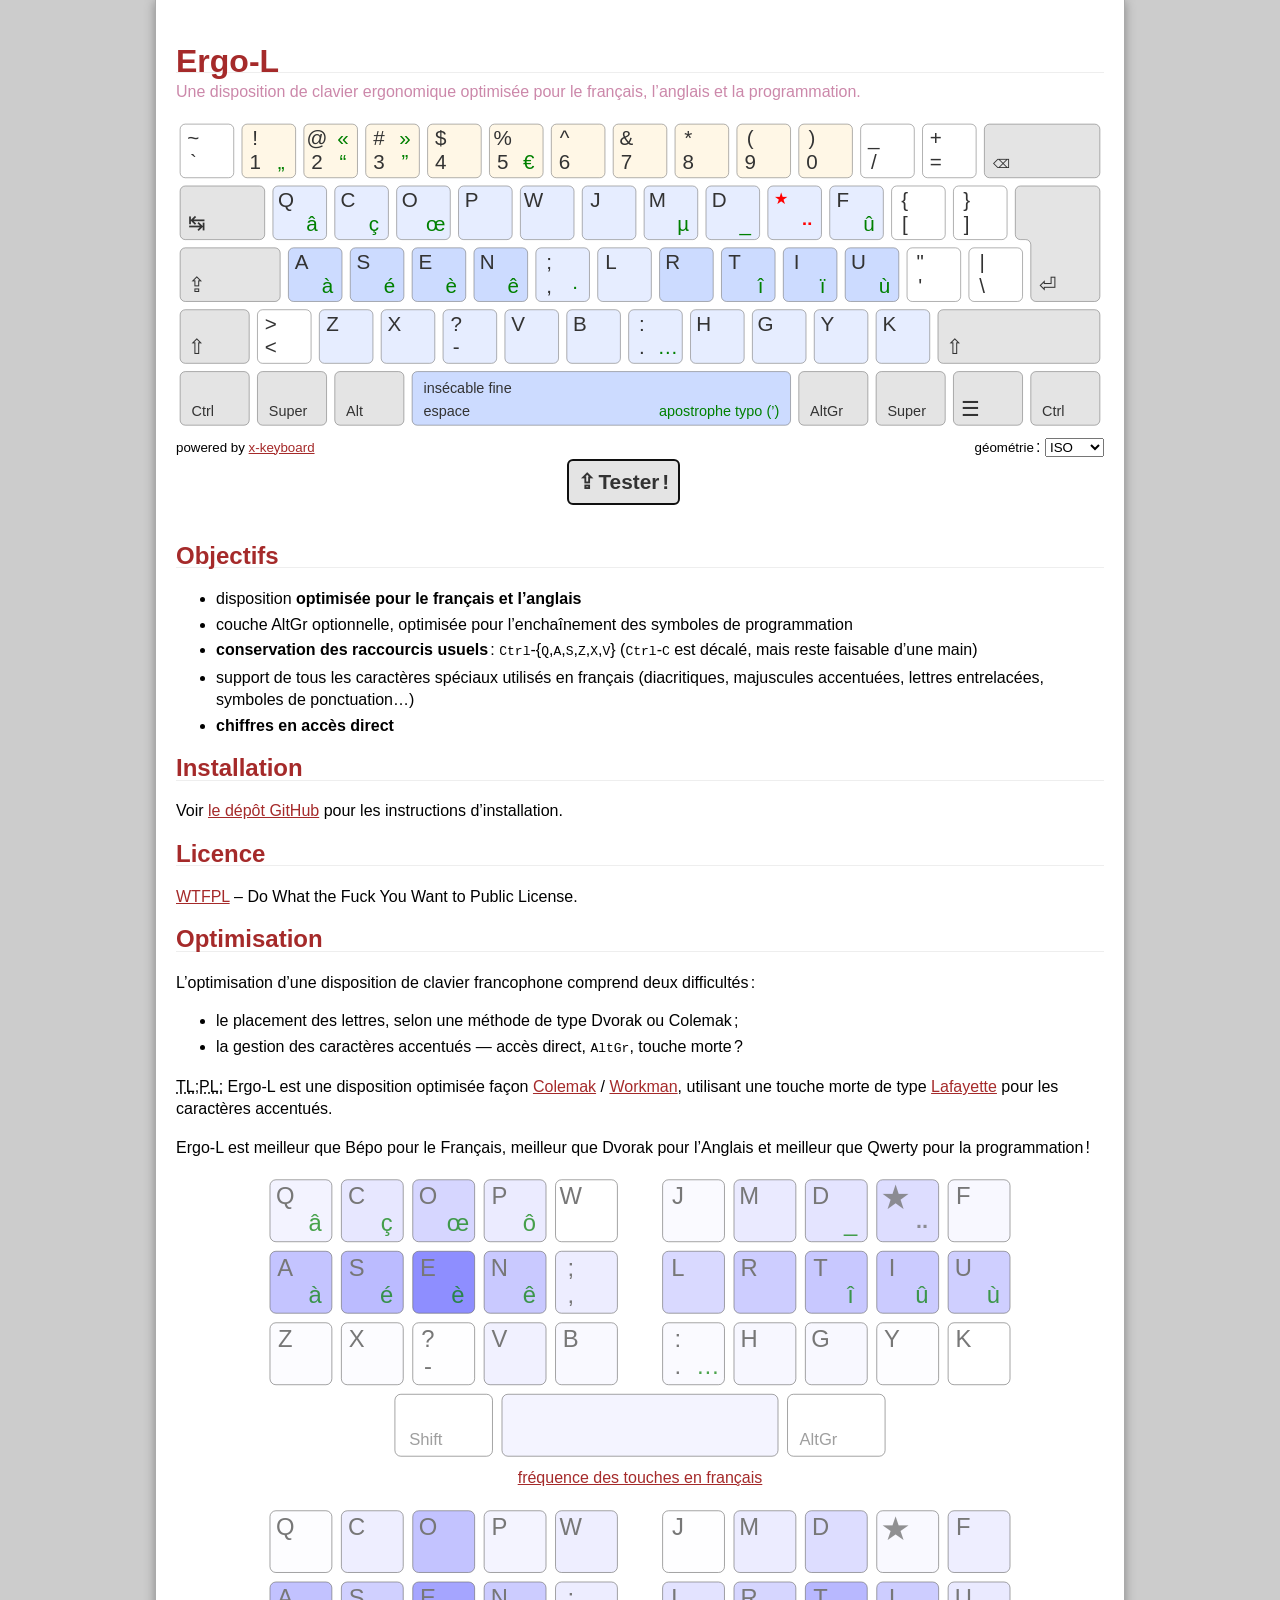
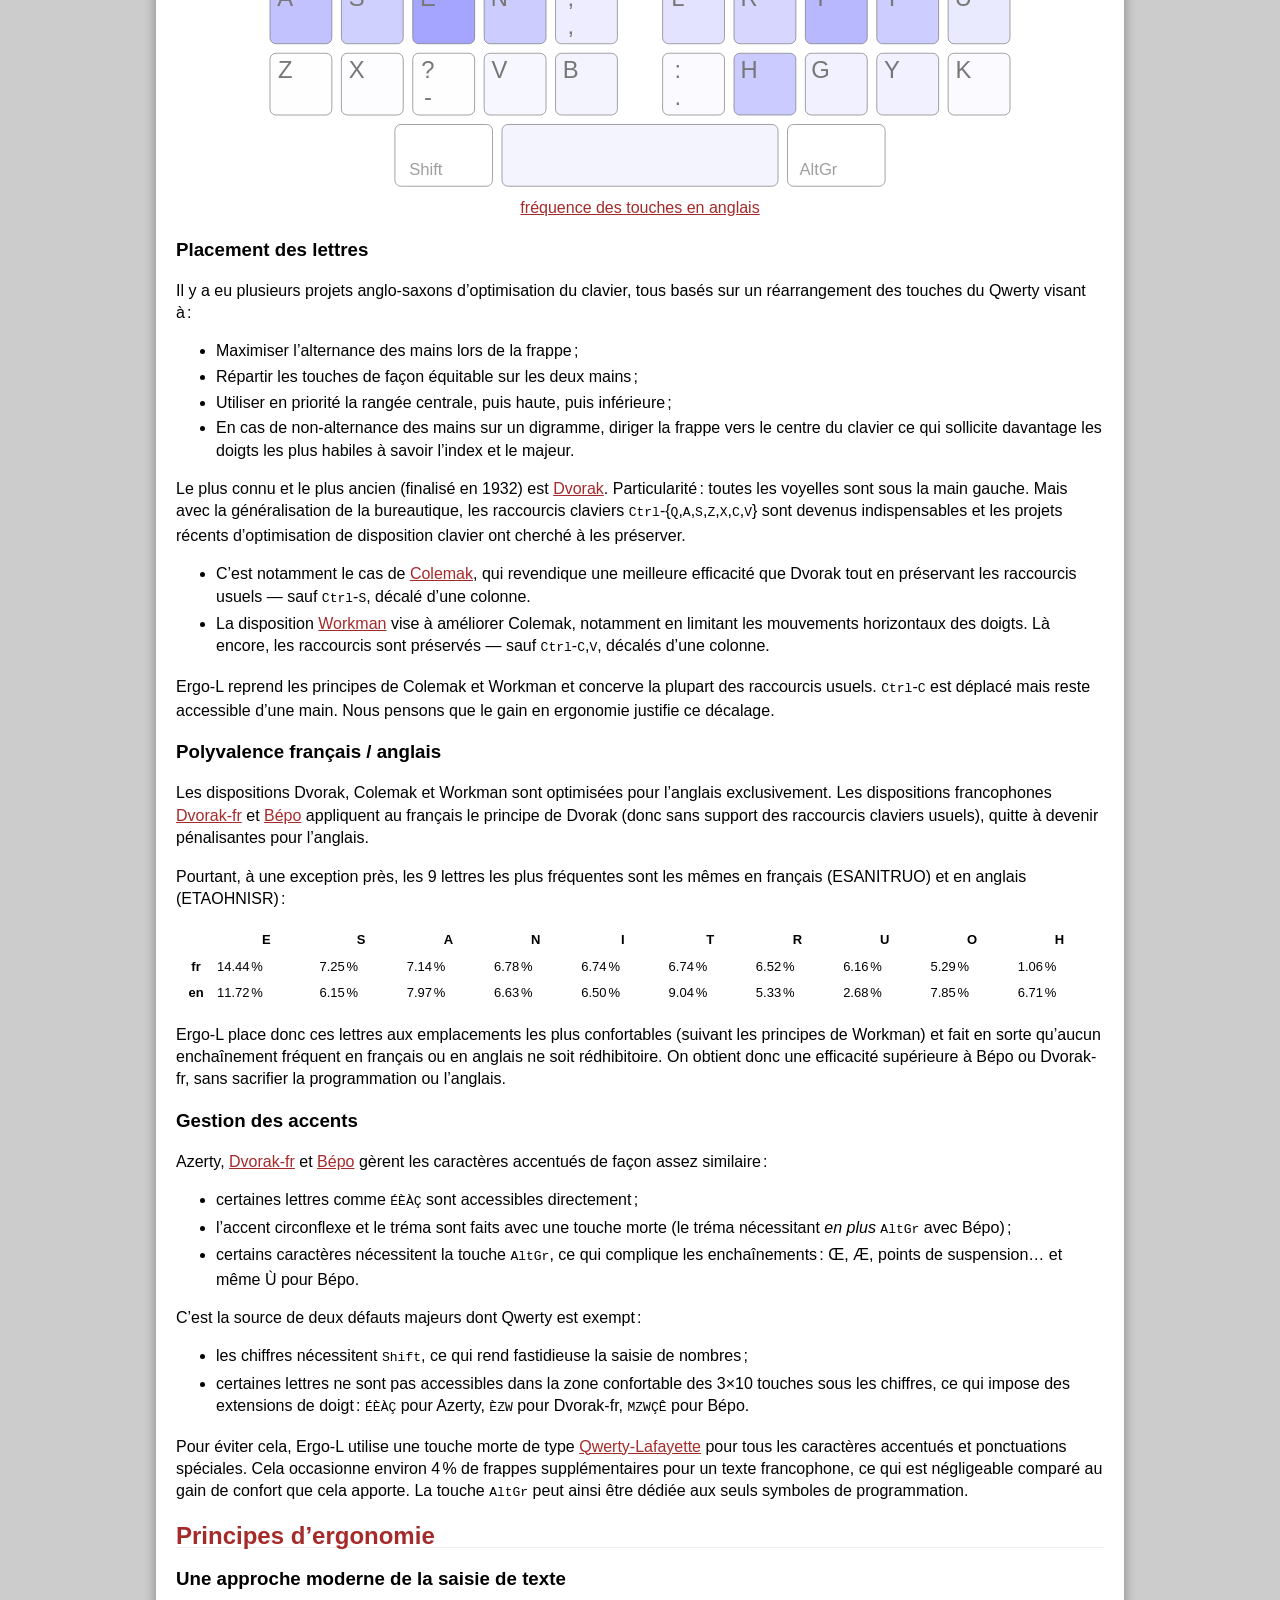
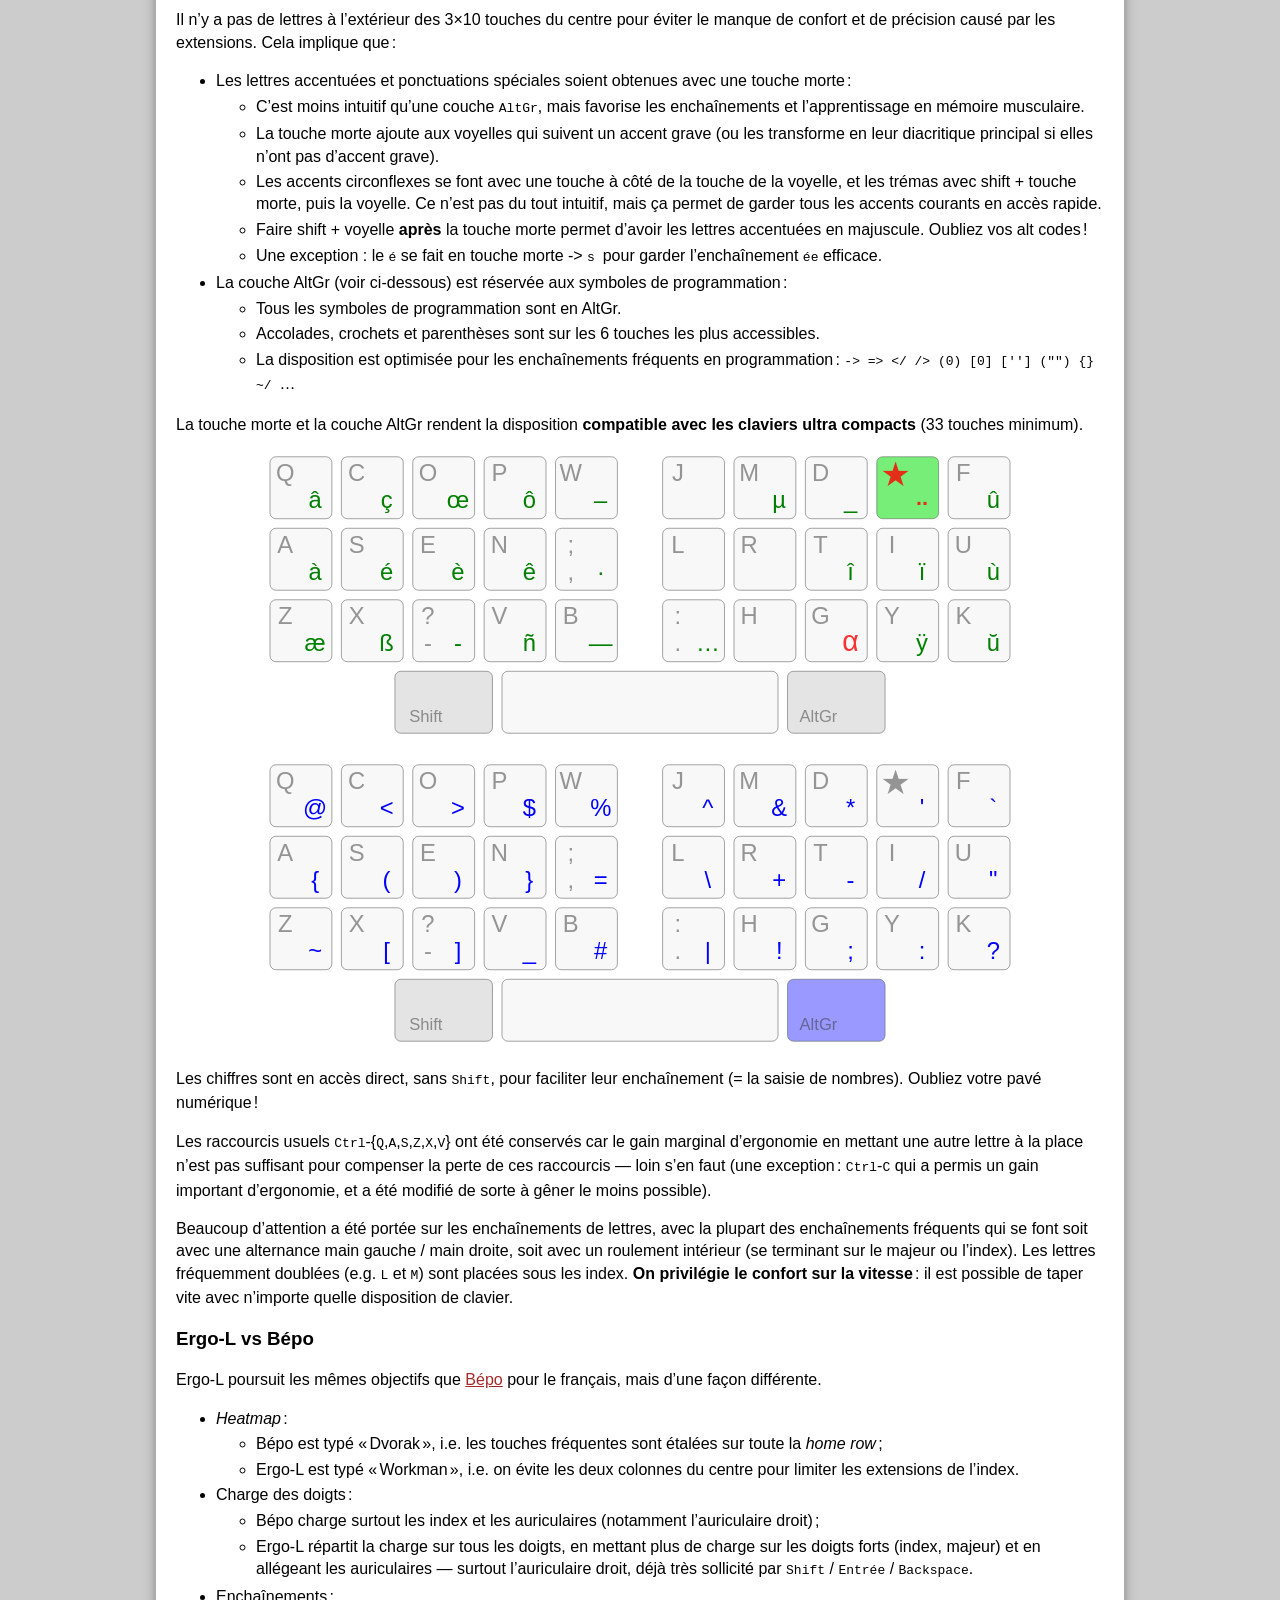
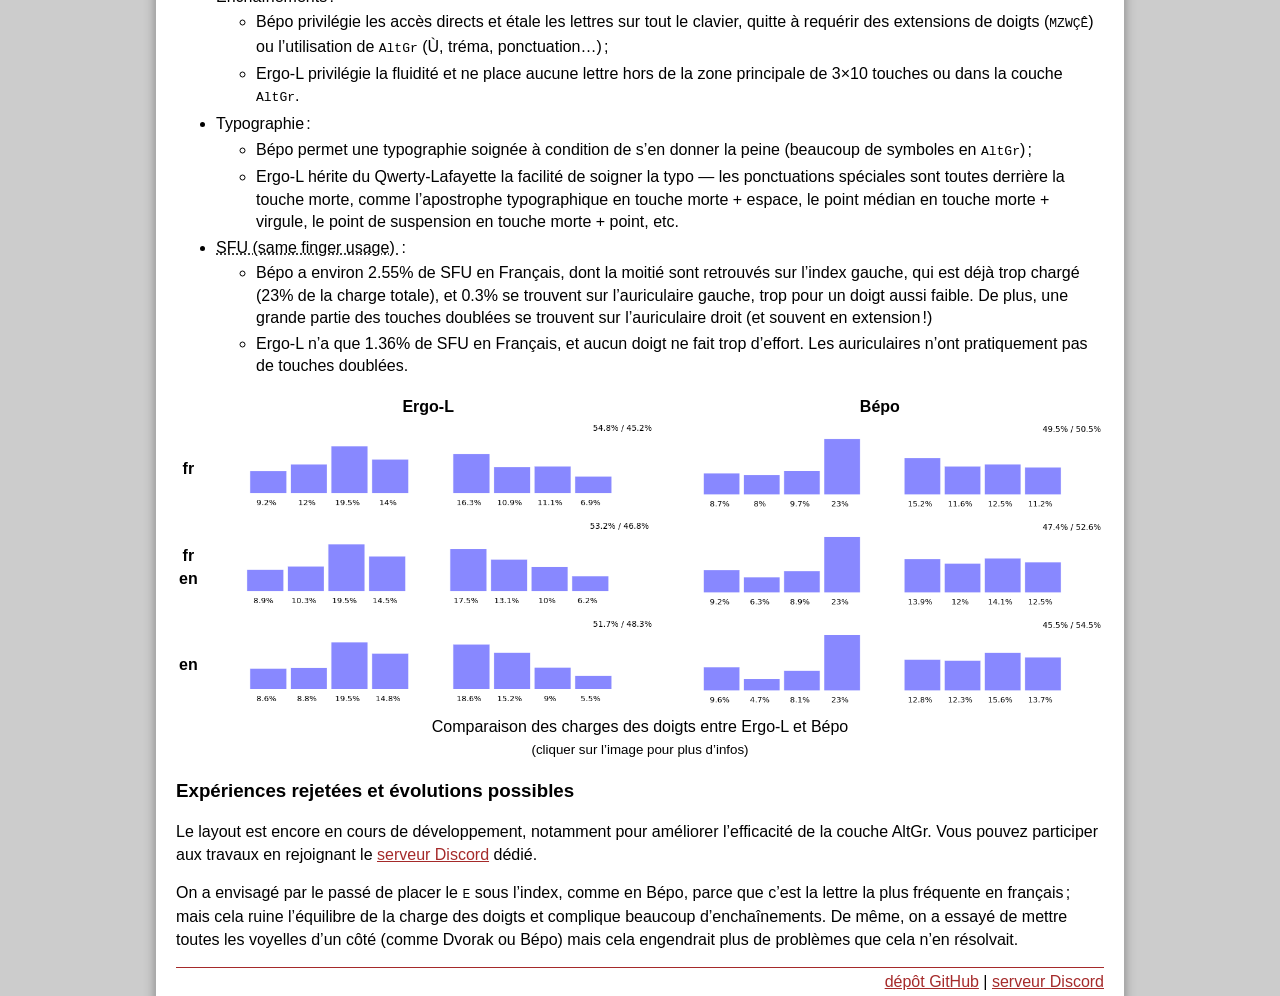
==== commit 6ec25010: "static keyboard SVG + angle-mod support (#58) * static keyboard SVG + angle-mod support  * <dialog" ====
--- a/index.html
+++ b/index.html
@@ -12,6 +12,7 @@
     <link type="image/svg+xml" rel="icon" href="favicon.svg" sizes="any" />
     <script src="js/x-keyboard.js" type="module"></script>
     <script src="js/demo.js" type="text/javascript"></script>
+    <script src="js/svg.js " type="text/javascript"></script>
   </head>
   <body>
     <h1>Ergo‑L</h1>
@@ -20,34 +21,35 @@
       l’anglais et la programmation.
     </p>
 
-    <div id="demo">
-      <div>
-        <input spellcheck="false" placeholder="zone de saisie Ergo‑L" />
-        <x-keyboard src="layouts/ergol.json"></x-keyboard>
-        <p>
-          <span>
-            powered by
-            <a href="https://fabi1cazenave.github.io/x-keyboard/">x-keyboard</a>
-          </span>
-          géométrie :
-          <select>
-            <option value="iso">ISO</option>
-            <option value="ansi">ANSI</option>
-            <option value="ol60">TMx</option>
-            <option value="ol50">50%</option>
-            <option value="ol40">40%</option>
-          </select>
-        </p>
-      </div>
+    <div class="keyboard">
+      <img src="img/ergol.svg">
+      <p style="text-align: right;">
+        <span style="float: left;"> <small>powered by <a
+              href="https://onedeadkey.github.io/x-keyboard/">x-keyboard</a>
+        </span> géométrie</small> :
+        <select>
+          <option value="dk iso">ISO</option>
+        </select>
+      </p>
+      <nav>
+        <a hidden href="dactylo">⌨ Apprendre</a>
+        <button hidden>⇪ Tester !</button>
+        <a hidden href="lts">⇣ Installer</a>
+      </nav>
     </div>
 
+    <dialog id="demo">
+      <input spellcheck="false" placeholder="zone de saisie Ergo‑L" />
+      <x-keyboard src="layouts/ergol.json"></x-keyboard>
+    </dialog>
+
     <h2 id="objectifs">Objectifs</h2>
     <ul>
       <li>
         disposition <strong>optimisée pour le français et l’anglais</strong>
       </li>
       <li>
-        couche AltGr optimisée pour l’enchaînement des symboles de programmation
+        couche AltGr optionnelle, optimisée pour l’enchaînement des symboles de programmation
       </li>
       <li>
         <strong>conservation des raccourcis usuels</strong> :
--- a/css/demo.css
+++ b/css/demo.css
@@ -1,13 +1,54 @@
-#demo div {
+.keyboard { margin-bottom: 2.5em; }
+.keyboard p { margin: 0; }
+
+.keyboard nav {
+  text-align: center;
+}
+
+.keyboard nav a,
+.keyboard nav button {
+  display: inline-block;
+  margin: 0 1.6em 0 0;
+  padding: 10px;
+  font-family: sans-serif;
+  font-size: 1.3em;
+  text-decoration: none;
+
+  color: #333;
+  background-color: #e4e4e4;
+  border: 1px solid #6668;
+  border-radius: 5px;
+}
+
+.keyboard nav button {
+  font-weight: bold;
+  cursor: pointer;
+}
+
+.keyboard [hidden] {
+  display: none;
+}
+
+dialog::backdrop {
+  backdrop-filter: blur(5px);
+}
+
+#demo {
+  max-width: 70em;
   width: 100%;
-  max-width: 54em;
+  padding: 2em;
+  margin: auto;
+  border-radius: 10px;
   box-sizing: border-box;
-  margin: auto;
+  background-color: #fff;
+  border: 5px solid #fff4;
 }
 
 #demo input {
   box-sizing: border-box;
+  border-radius: 6px;
   width: 100%;
+  height: 2em;
   text-align: center;
   font-size: 1.5em;
   margin-bottom: 1em;
@@ -22,3 +63,19 @@
   float: left;
   font-size: small;
 }
+
+@media (prefers-color-scheme: dark) {
+
+  .keyboard nav a,
+  .keyboard nav button {
+    color: #ccc;
+    background-color: #444;
+    border: 1px solid #7778;
+  }
+
+  #demo {
+    background-color: #222;
+    border: 5px solid #0004;
+  }
+
+}
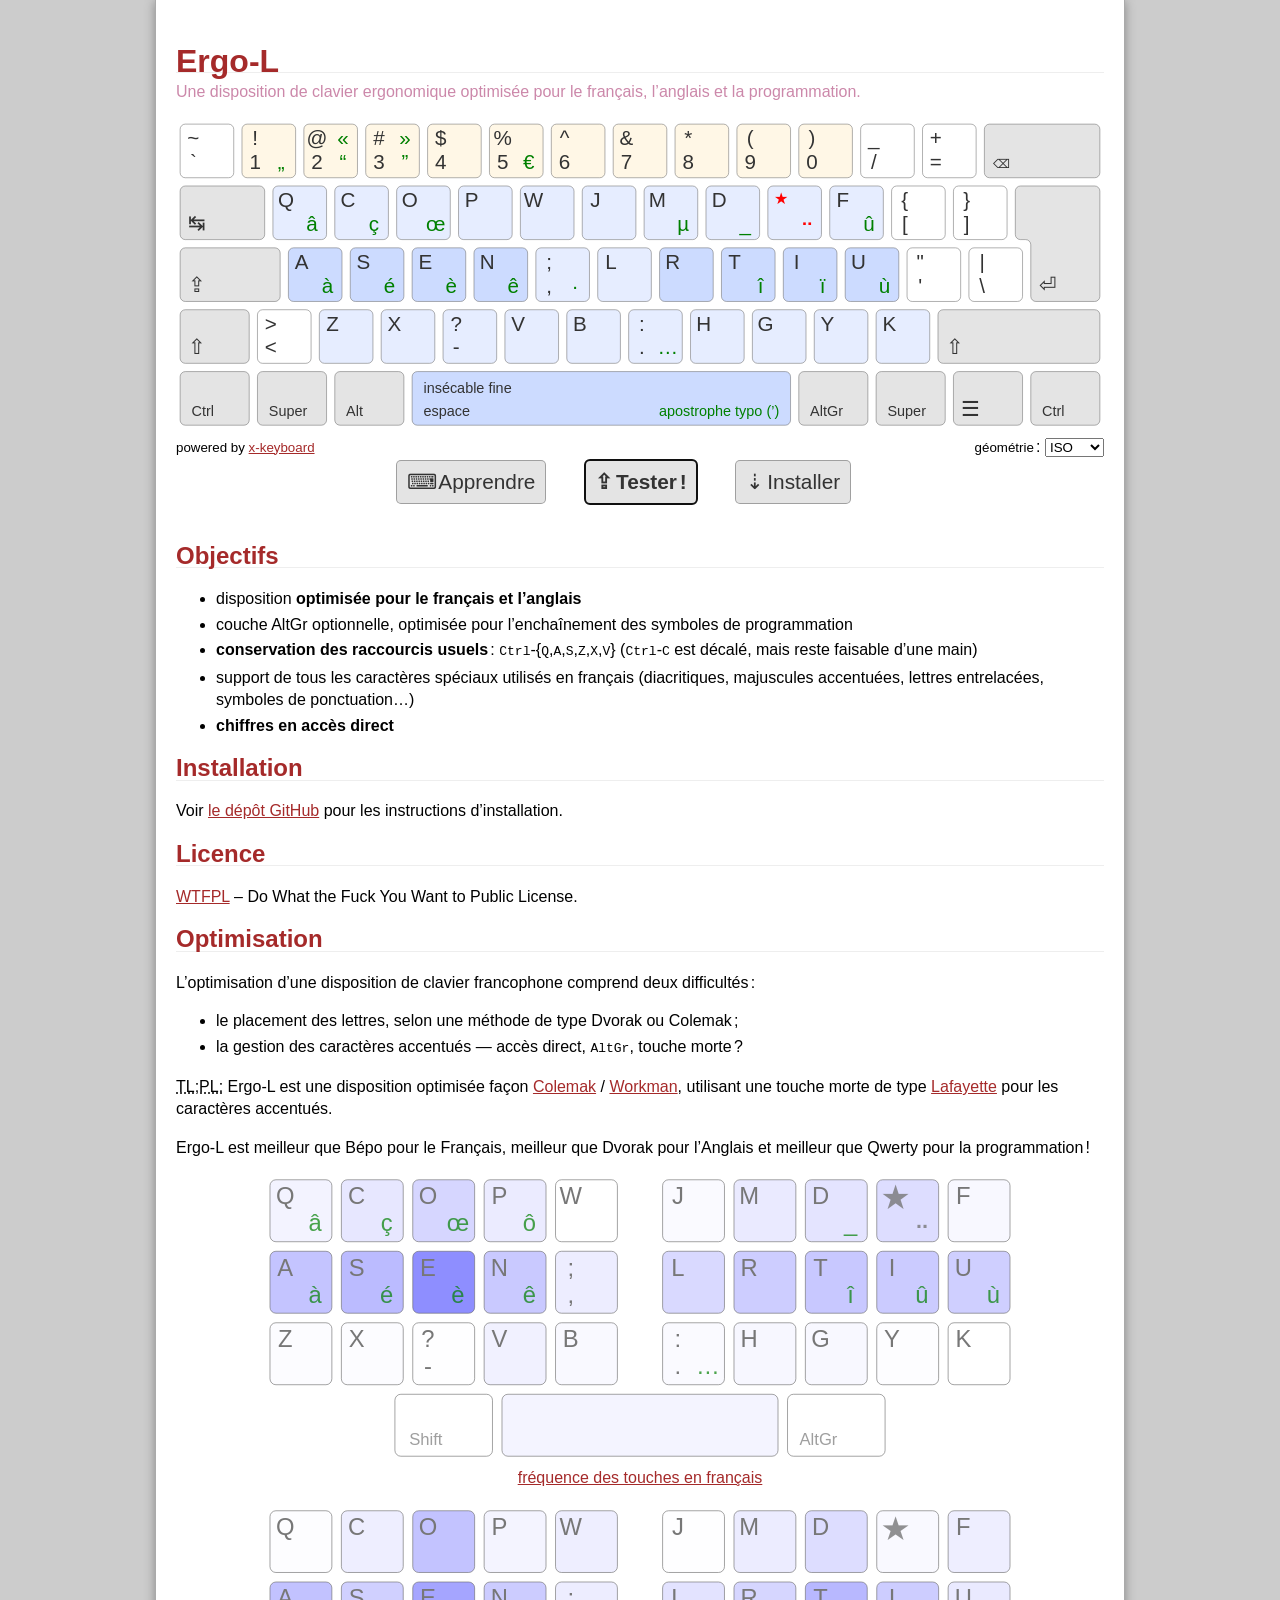
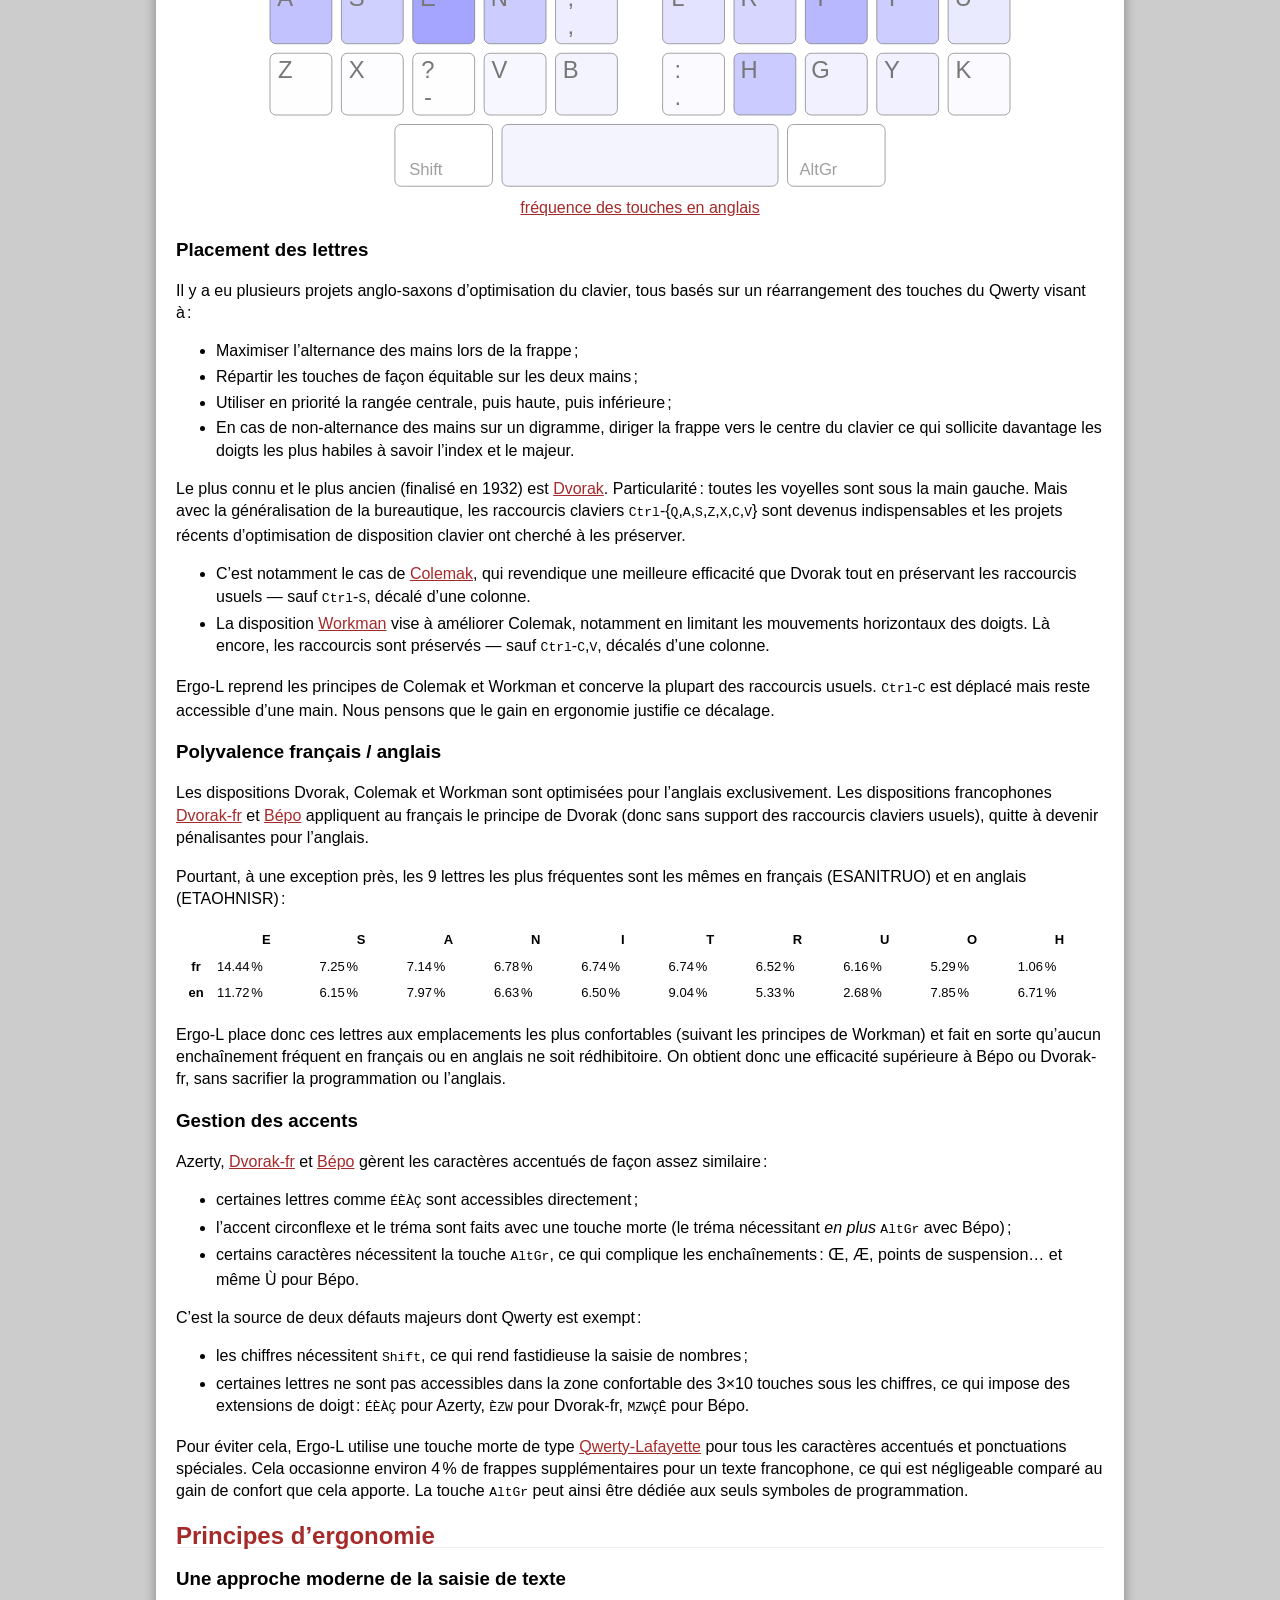
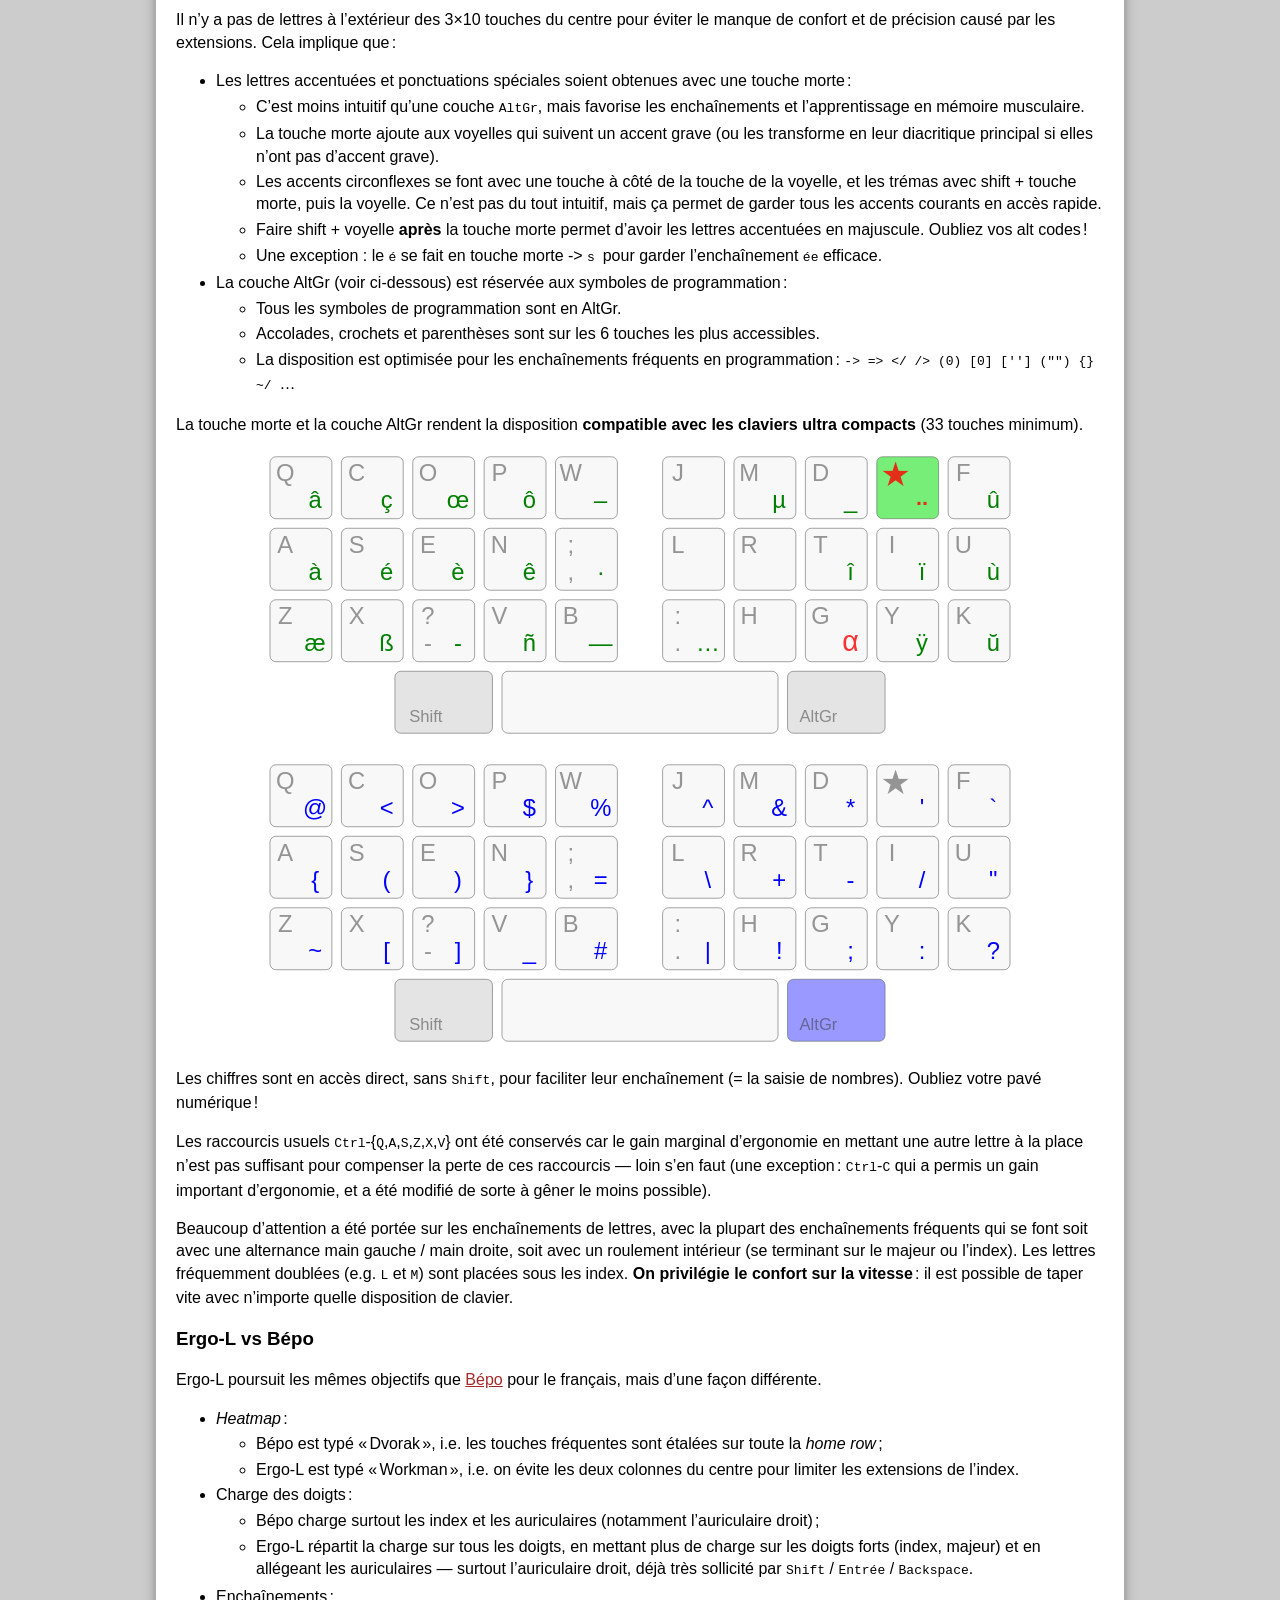
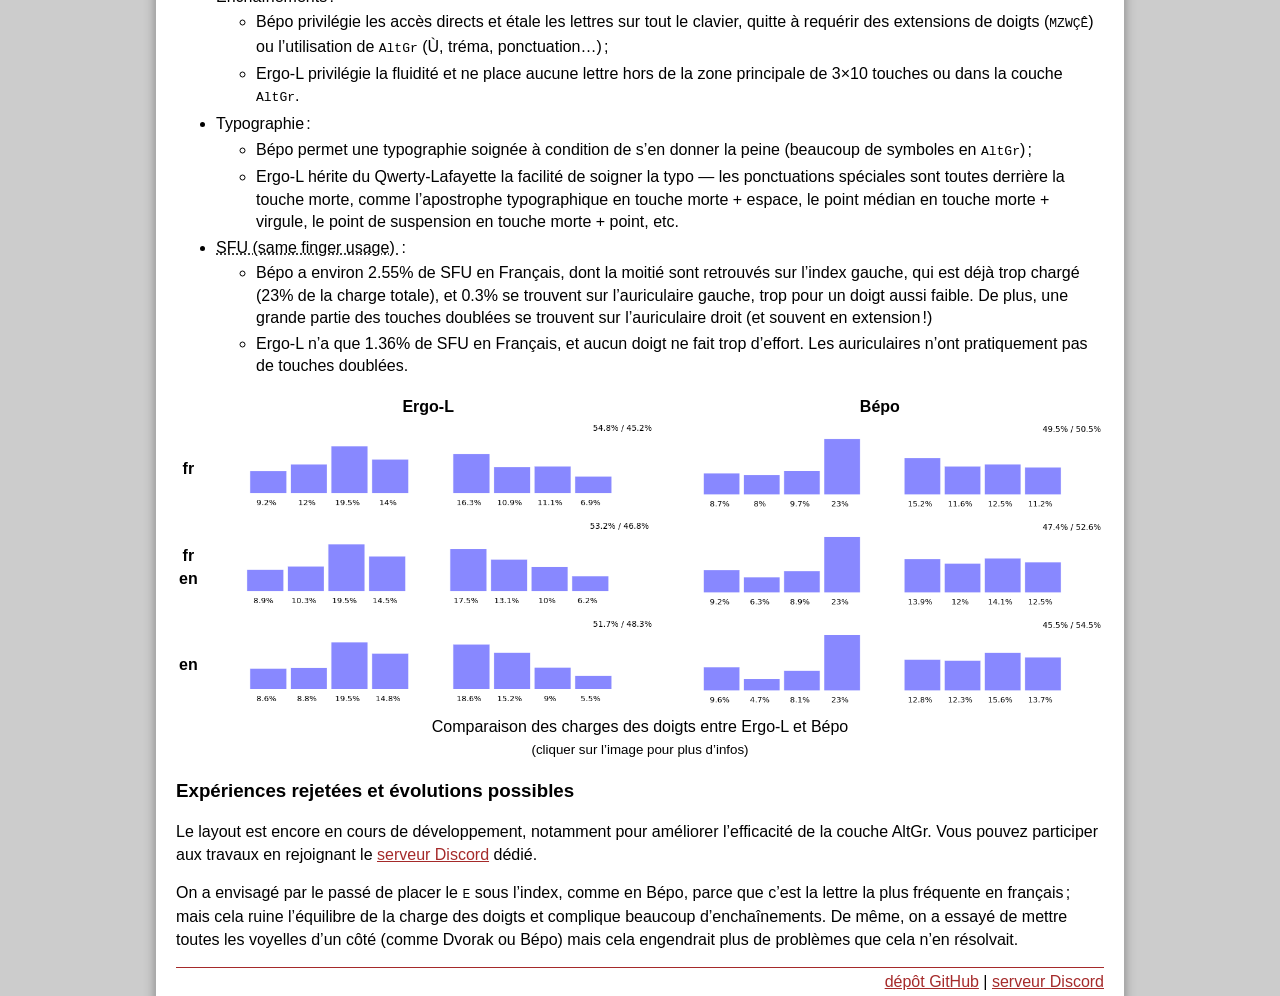
==== commit 165d1693: "download page" ====
--- a/index.html
+++ b/index.html
@@ -32,15 +32,15 @@
         </select>
       </p>
       <nav>
-        <a hidden href="dactylo">⌨ Apprendre</a>
+        <a href="dactylo">⌨ Apprendre</a>
         <button hidden>⇪ Tester !</button>
-        <a hidden href="lts">⇣ Installer</a>
+        <a href="lts">⇣ Installer</a>
       </nav>
     </div>
 
     <dialog id="demo">
       <input spellcheck="false" placeholder="zone de saisie Ergo‑L" />
-      <x-keyboard src="layouts/ergol.json"></x-keyboard>
+      <x-keyboard src="data/layouts/ergol.json"></x-keyboard>
     </dialog>
 
     <h2 id="objectifs">Objectifs</h2>
--- a/css/demo.css
+++ b/css/demo.css
@@ -44,7 +44,8 @@
   border: 5px solid #fff4;
 }
 
-#demo input {
+#demo input,
+.keyboard input {
   box-sizing: border-box;
   border-radius: 6px;
   width: 100%;
@@ -52,6 +53,55 @@
   text-align: center;
   font-size: 1.5em;
   margin-bottom: 1em;
+}
+
+h1 .quacks {
+  float: right;
+  transition: transform 1s;
+  user-select: none;
+  cursor: grab;
+}
+
+h1.active .quacks {
+  transform: translateX(-1000%);
+}
+
+.keyboard #lesson {
+  text-align: left;
+  font-family: monospace;
+  font-size: 2.5em;
+  height: 4em;
+  line-height: 1.2em;
+  margin: 0;
+  padding: 0;
+  text-wrap: break;
+}
+
+.keyboard #current {
+  border-bottom: 2px solid;
+}
+.keyboard span {
+  box-sizing: border-box;
+ }
+.keyboard #lesson { color: #333; }
+.keyboard .done   { color: #999; }
+.keyboard .error  { color: red; }
+.keyboard .fixed  { color: green; }
+.keyboard .space::before {
+  content: "·";
+  word-break: break-all;
+}
+
+.key_list kbd {
+  font-family: monospace;
+  text-transform: uppercase;
+  display: inline-block;
+  margin: 0 2px;
+  cursor: pointer;
+}
+
+.key_list kbd.inactive {
+  color: gray;
 }
 
 #demo p {
@@ -73,6 +123,10 @@
     border: 1px solid #7778;
   }
 
+  .keyboard #lesson { color: white; }
+  .keyboard .error  { color: #f44; }
+  .keyboard .fixed  { color: #9e1; }
+
   #demo {
     background-color: #222;
     border: 5px solid #0004;
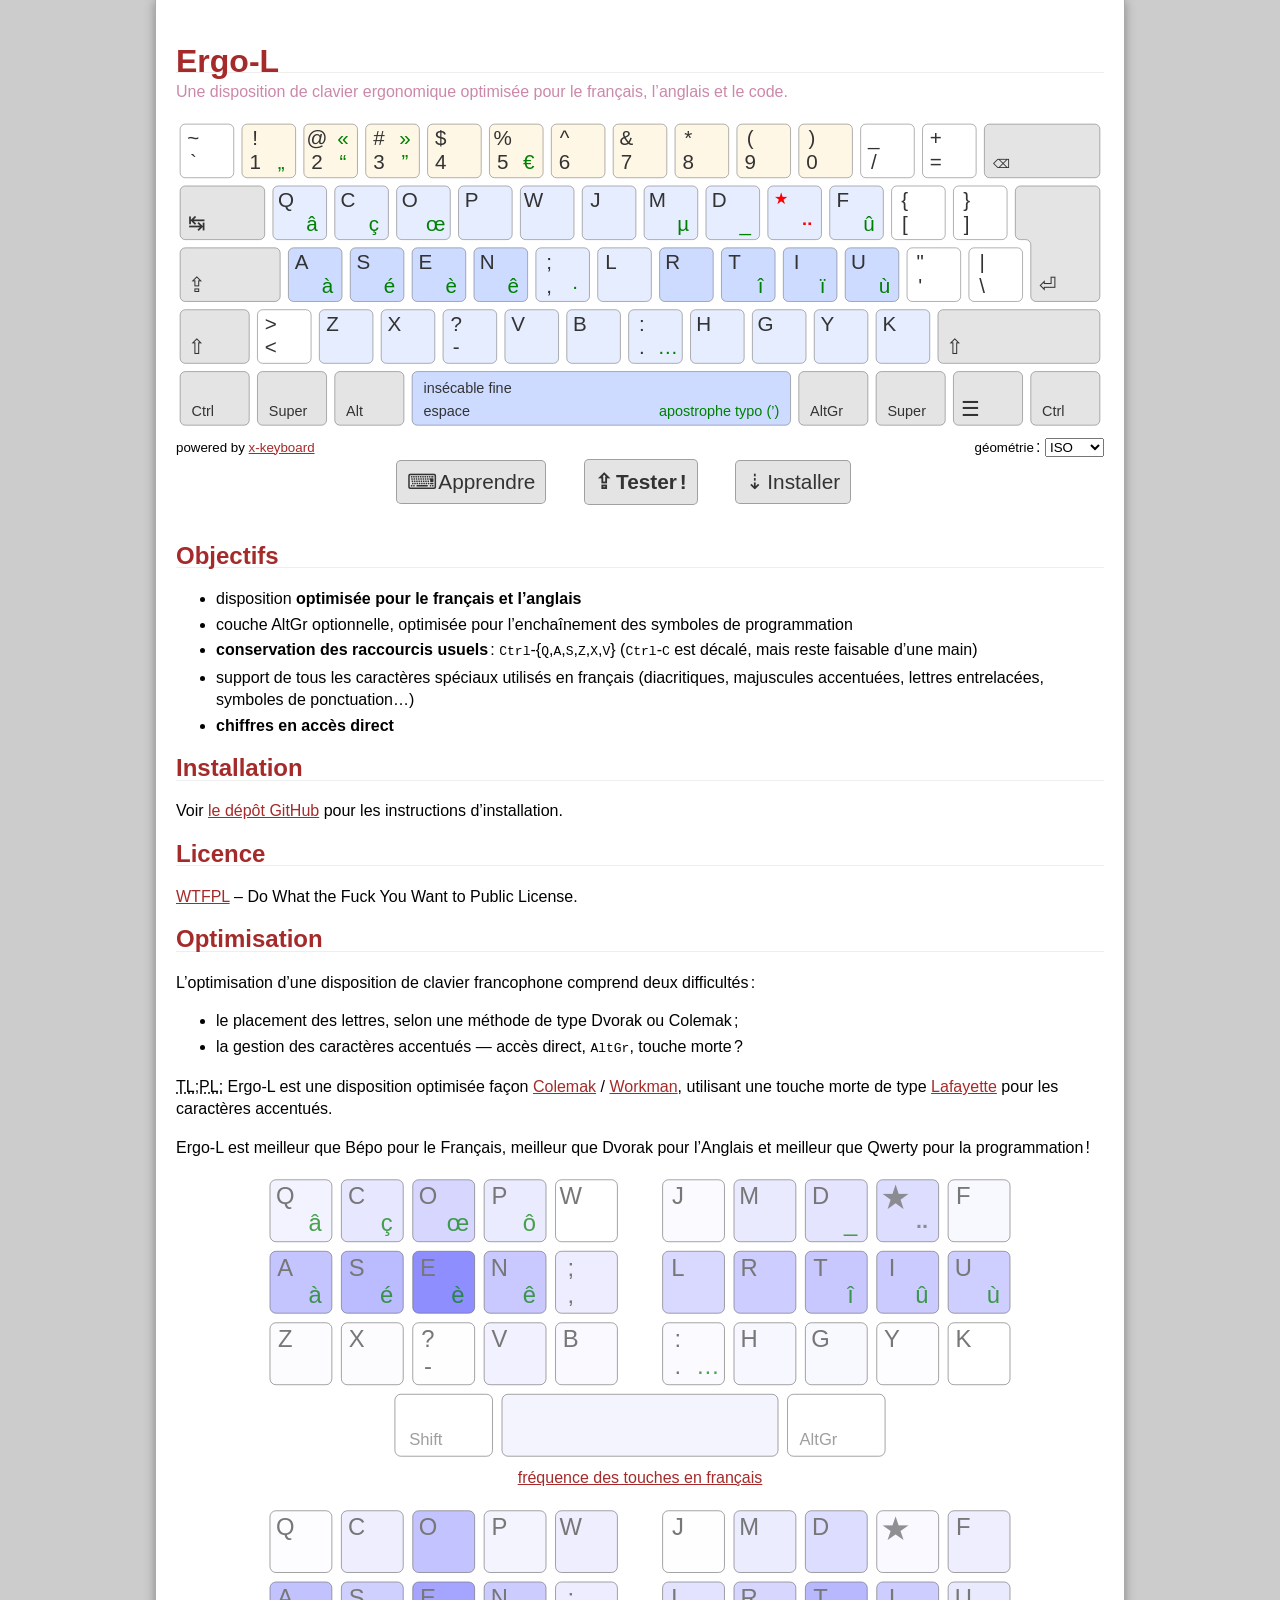
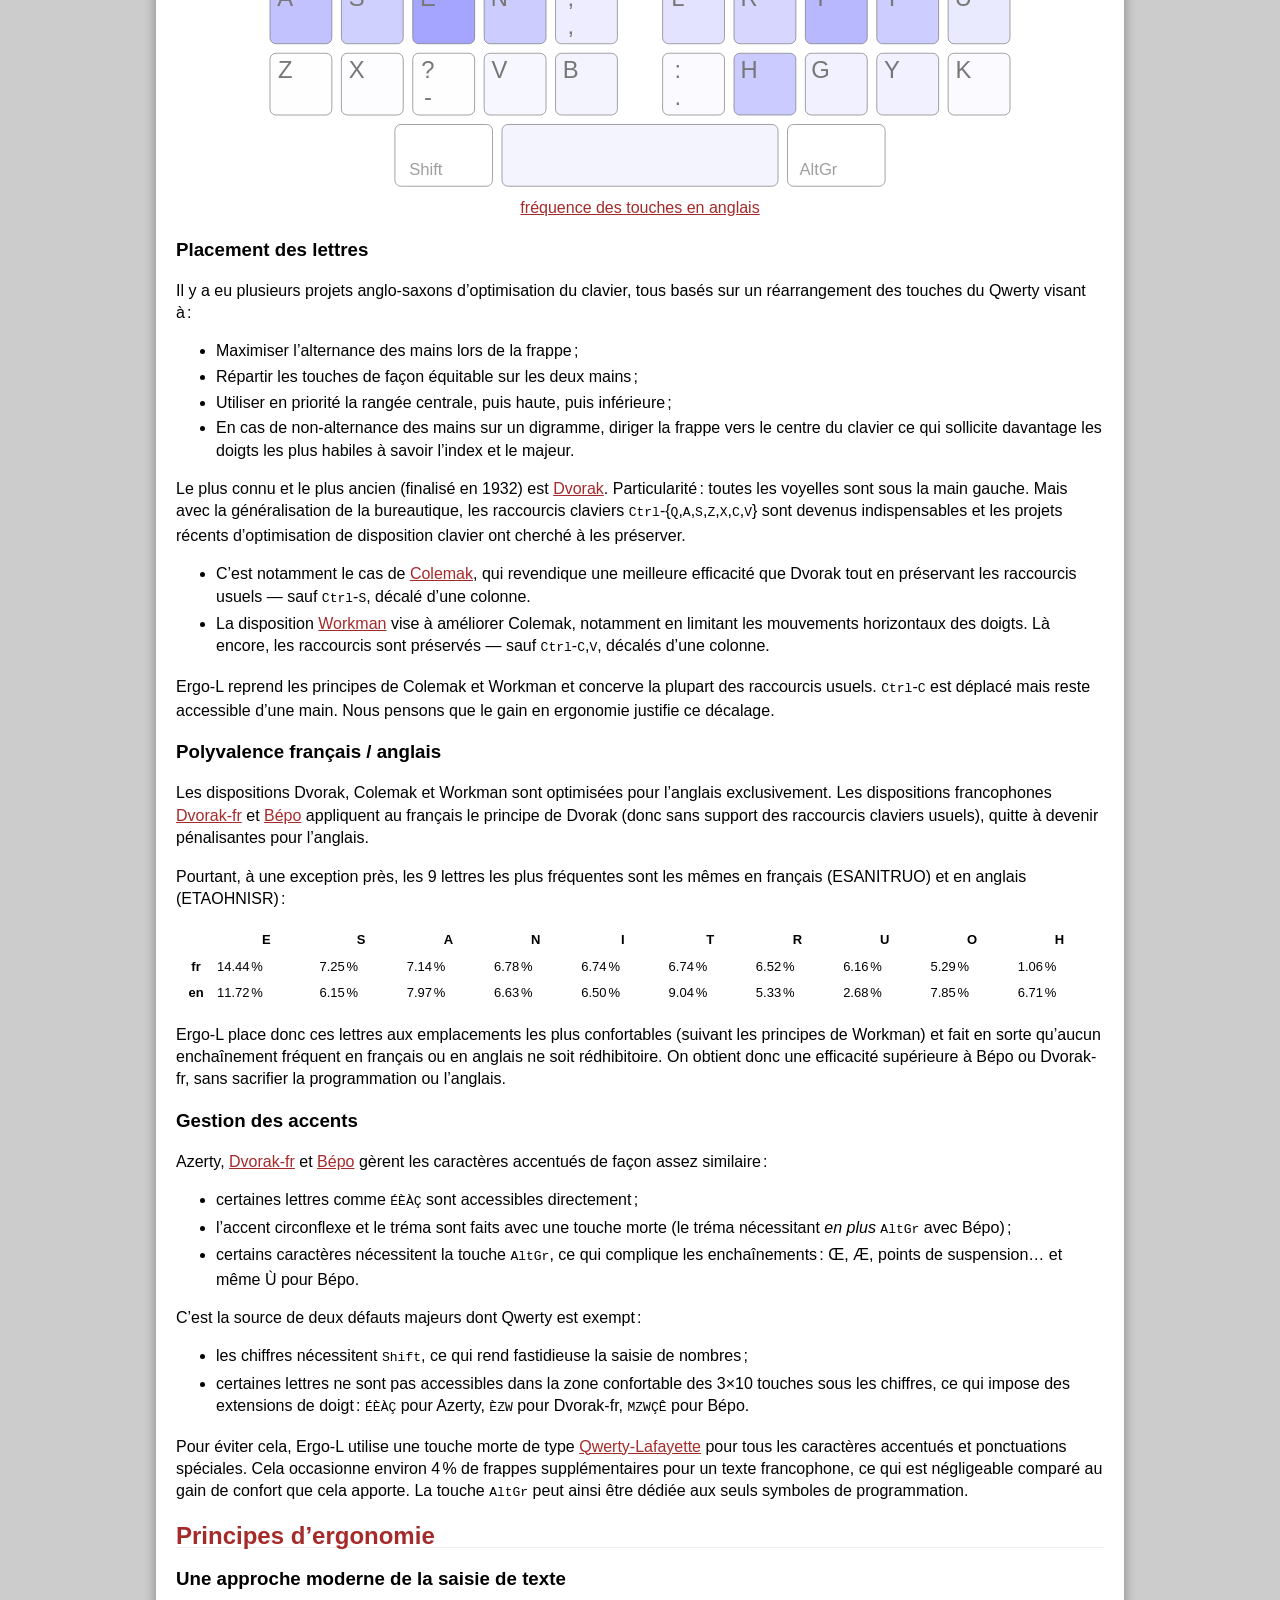
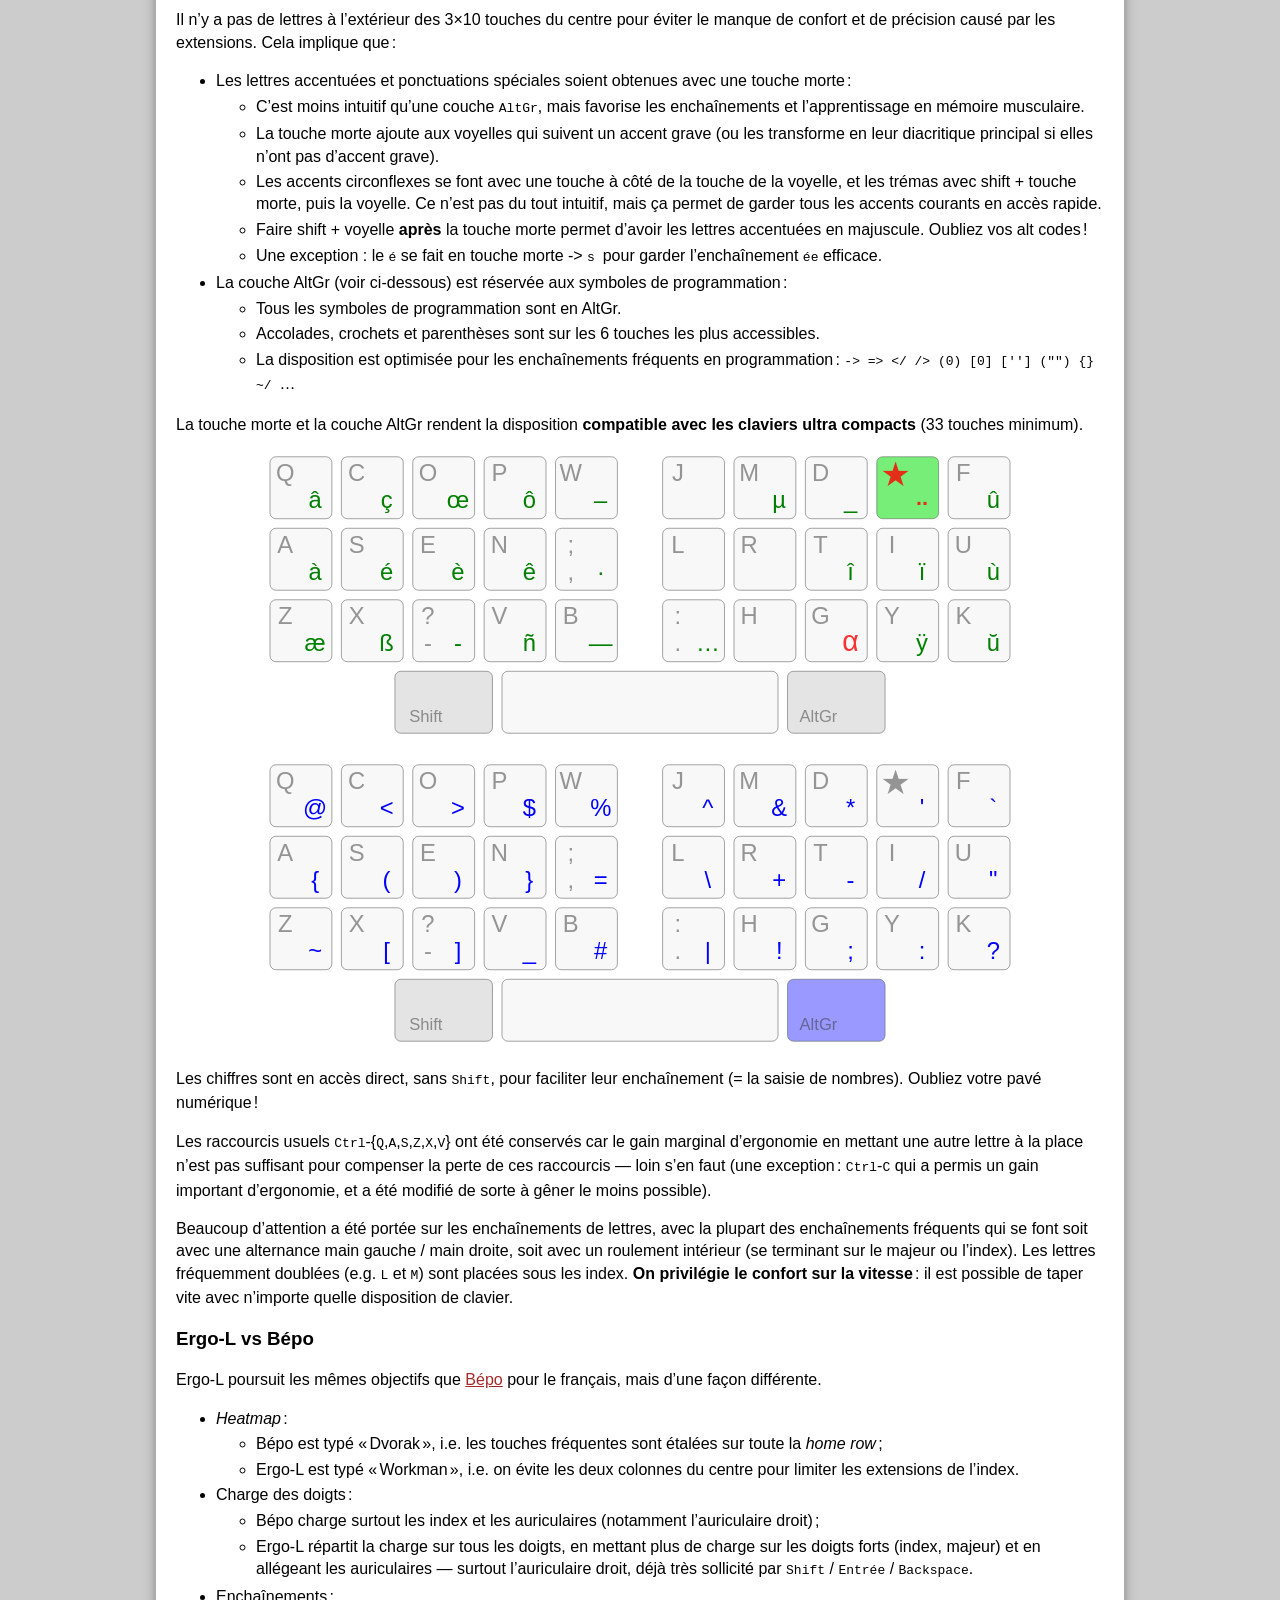
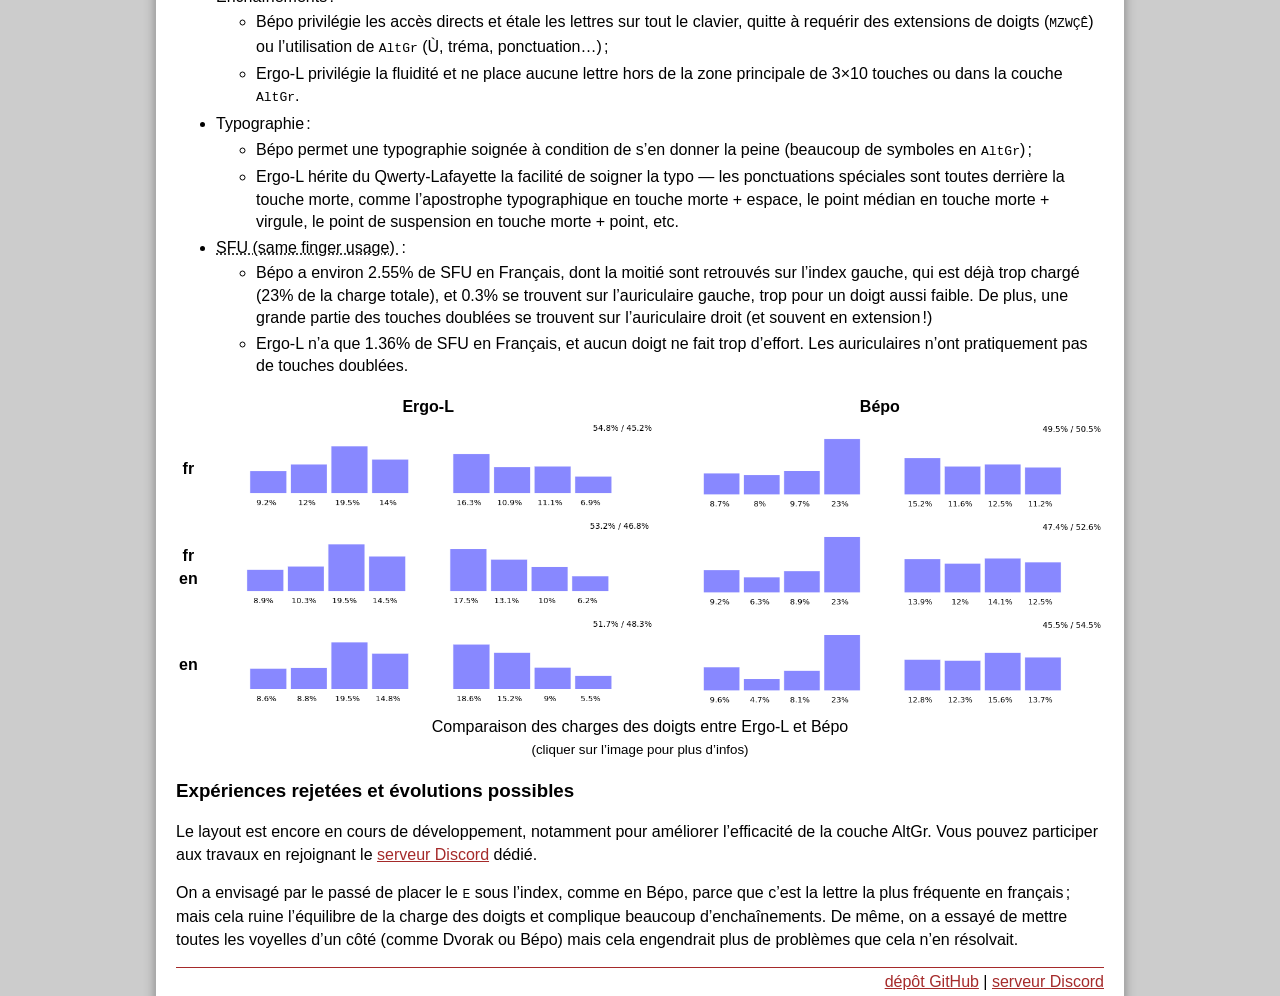
==== commit 76efd548: "LTS download page" ====
--- a/index.html
+++ b/index.html
@@ -2,9 +2,8 @@
 <html lang="fr" xmlns="http://www.w3.org/1999/xhtml">
   <head>
     <meta charset="utf-8" />
-    <meta
-      name="description"
-      content="Une disposition de clavier francophone de type Colemak, optimisée pour le français, l’anglais et la programmation"
+    <meta name="description"
+      content="Une disposition de clavier francophone de type Colemak, optimisée pour le français, l’anglais et le code."
     />
     <title>Ergo‑L</title>
     <link type="text/css" rel="stylesheet" href="css/layout.css" />
@@ -15,11 +14,11 @@
     <script src="js/svg.js " type="text/javascript"></script>
   </head>
   <body>
-    <h1>Ergo‑L</h1>
-    <p>
-      Une disposition de clavier ergonomique optimisée pour le français,
-      l’anglais et la programmation.
-    </p>
+    <header>
+      <h1>Ergo‑L</h1>
+      <p> Une disposition de clavier ergonomique optimisée pour le français,
+        l’anglais et le code. </p>
+    </header>
 
     <div class="keyboard">
       <img src="img/ergol.svg">
--- a/css/demo.css
+++ b/css/demo.css
@@ -27,6 +27,14 @@
 
 .keyboard [hidden] {
   display: none;
+}
+
+#sticky-select {
+  align-items: center;
+  position: sticky;
+  margin-bottom: 0;
+  top: 0;
+  z-index: 999;
 }
 
 dialog::backdrop {
